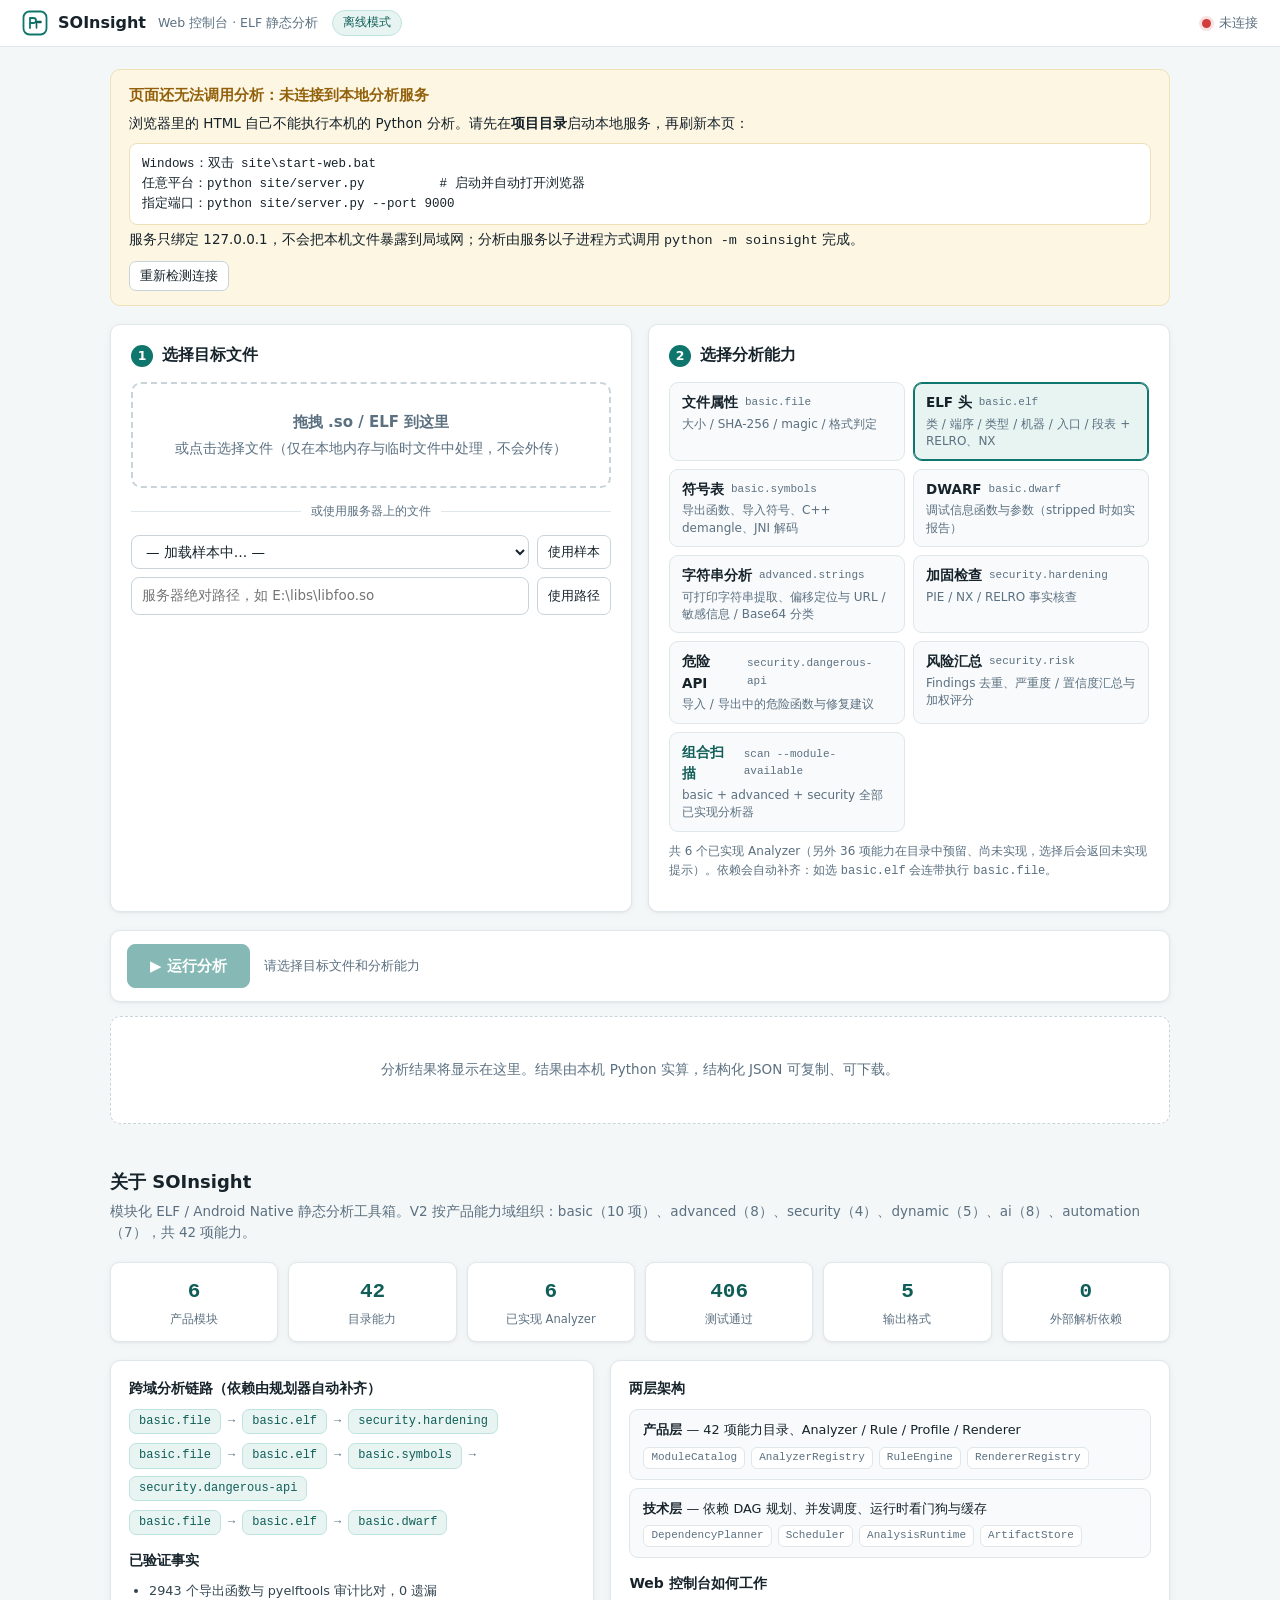
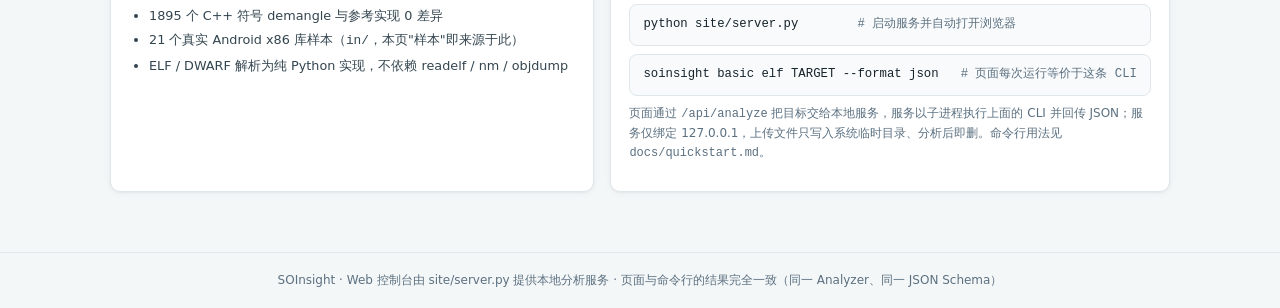
==== web/index.html @ bf3a1b02 "feat(analyzers): land advanced.strings, security.risk and the V1 string rules - advanced.strings: pu" ====
<!DOCTYPE html>
<html lang="zh-CN">
<head>
<meta charset="utf-8">
<meta name="viewport" content="width=device-width, initial-scale=1">
<title>SOInsight Web 控制台</title>
<style>
  :root {
    --bg: #f4f7f8;
    --surface: #ffffff;
    --surface-2: #f8fafb;
    --border: #dfe7ea;
    --border-strong: #c8d4da;
    --text: #16232b;
    --muted: #5b7080;
    --accent: #0f766e;
    --accent-strong: #115e59;
    --accent-soft: #e7f4f2;
    --accent-border: #bfe3de;
    --ok: #15803d; --ok-bg: #e9f7ee; --ok-border: #bfe4cd;
    --warn: #92600a; --warn-bg: #fdf6e3; --warn-border: #eee0b8;
    --fail: #b91c1c; --fail-bg: #fbeaea; --fail-border: #eecaca;
    --info: #4a5b6a; --info-bg: #eef2f5; --info-border: #d8e0e6;
    --sev-critical: #8b1a1a; --sev-critical-bg: #fbeaea; --sev-critical-border: #e6c3c3;
    --sev-high: #b4440e; --sev-high-bg: #fdf0e7; --sev-high-border: #f0d4bd;
    --sev-medium: #92600a; --sev-medium-bg: #fdf6e3; --sev-medium-border: #eee0b8;
    --sev-low: #1e50a8; --sev-low-bg: #eaf1fb; --sev-low-border: #c9d9f0;
    --sev-info: #4a5b6a; --sev-info-bg: #eef2f5; --sev-info-border: #d8e0e6;
    --mono: ui-monospace, "Cascadia Code", Consolas, "Courier New", monospace;
    --radius: 10px;
    --shadow: 0 1px 2px rgba(22, 35, 43, .05), 0 1px 8px rgba(22, 35, 43, .04);
  }
  * { box-sizing: border-box; }
  html { scroll-behavior: smooth; }
  body {
    margin: 0;
    background: var(--bg);
    color: var(--text);
    font: 15px/1.6 system-ui, -apple-system, "Segoe UI", "PingFang SC", "Microsoft YaHei", sans-serif;
  }
  code, pre, .mono { font-family: var(--mono); }
  a { color: var(--accent); }

  /* ---------- top bar ---------- */
  .topbar {
    position: sticky; top: 0; z-index: 50;
    display: flex; align-items: center; gap: 14px;
    padding: 10px 22px;
    background: rgba(255,255,255,.92);
    backdrop-filter: blur(8px);
    border-bottom: 1px solid var(--border);
  }
  .brand { display: flex; align-items: center; gap: 10px; font-weight: 700; font-size: 16px; }
  .brand svg { display: block; }
  .brand .sub { font-weight: 400; font-size: 12.5px; color: var(--muted); margin-left: 2px; }
  .badge {
    display: inline-flex; align-items: center; gap: 6px;
    font-size: 12px; padding: 2px 10px; border-radius: 999px;
    background: var(--accent-soft); color: var(--accent-strong);
    border: 1px solid var(--accent-border); white-space: nowrap;
  }
  .health { margin-left: auto; display: flex; align-items: center; gap: 8px; font-size: 12.5px; color: var(--muted); }
  .dot { width: 9px; height: 9px; border-radius: 50%; background: #c3ccd2; flex: none; }
  .dot.ok { background: #22a35b; box-shadow: 0 0 0 3px rgba(34,163,91,.15); }
  .dot.bad { background: #d23c3c; box-shadow: 0 0 0 3px rgba(210,60,60,.15); }

  main { max-width: 1100px; margin: 0 auto; padding: 22px 20px 60px; }

  /* ---------- offline banner ---------- */
  #banner {
    display: none;
    background: var(--warn-bg); border: 1px solid var(--warn-border);
    border-radius: var(--radius); padding: 14px 18px; margin-bottom: 18px;
  }
  #banner.show { display: block; }
  #banner h3 { margin: 0 0 6px; font-size: 14.5px; color: var(--warn); }
  #banner p { margin: 4px 0; font-size: 13.5px; }
  #banner pre {
    margin: 8px 0 0; padding: 10px 12px; background: #fff; border: 1px solid var(--warn-border);
    border-radius: 8px; font-size: 12.5px; overflow-x: auto;
  }
  #banner .actions { margin-top: 10px; display: flex; gap: 8px; }

  /* ---------- buttons ---------- */
  button {
    font: inherit; cursor: pointer; border-radius: 8px;
    border: 1px solid var(--border-strong); background: var(--surface); color: var(--text);
    padding: 7px 14px; transition: background .12s, border-color .12s;
  }
  button:hover:not(:disabled) { border-color: var(--accent); color: var(--accent-strong); }
  button:disabled { opacity: .5; cursor: not-allowed; }
  button.primary {
    background: var(--accent); border-color: var(--accent); color: #fff; font-weight: 600;
    padding: 9px 22px; font-size: 15px;
  }
  button.primary:hover:not(:disabled) { background: var(--accent-strong); color: #fff; }
  button.small { padding: 4px 10px; font-size: 12.5px; border-radius: 7px; }

  /* ---------- panels ---------- */
  .panel {
    background: var(--surface); border: 1px solid var(--border);
    border-radius: var(--radius); box-shadow: var(--shadow); padding: 18px 20px;
  }
  .panel h2 {
    margin: 0 0 14px; font-size: 15.5px; display: flex; align-items: center; gap: 9px;
  }
  .step {
    width: 22px; height: 22px; border-radius: 50%; flex: none;
    background: var(--accent); color: #fff; font-size: 12.5px; font-weight: 700;
    display: inline-flex; align-items: center; justify-content: center;
  }
  .grid-2 { display: grid; grid-template-columns: 1fr 1fr; gap: 16px; }
  @media (max-width: 900px) { .grid-2 { grid-template-columns: 1fr; } }

  /* ---------- dropzone ---------- */
  #dropzone {
    border: 2px dashed var(--border-strong); border-radius: var(--radius);
    padding: 26px 16px; text-align: center; color: var(--muted);
    cursor: pointer; transition: border-color .15s, background .15s;
    font-size: 13.5px;
  }
  #dropzone:hover, #dropzone.drag { border-color: var(--accent); background: var(--accent-soft); color: var(--accent-strong); }
  #dropzone .big { font-size: 15px; font-weight: 600; display: block; margin-bottom: 4px; }
  .or { display: flex; align-items: center; gap: 10px; color: var(--muted); font-size: 12px; margin: 14px 0; }
  .or::before, .or::after { content: ""; flex: 1; border-top: 1px solid var(--border); }
  .row { display: flex; gap: 8px; margin-top: 8px; }
  .row > select, .row > input {
    flex: 1; min-width: 0; font: inherit; font-size: 13.5px; padding: 7px 10px;
    border: 1px solid var(--border-strong); border-radius: 8px; background: #fff; color: var(--text);
  }
  .row > input:focus, .row > select:focus { outline: 2px solid var(--accent-border); border-color: var(--accent); }
  #target-chip {
    display: none; margin-top: 14px; padding: 10px 14px; border-radius: 8px;
    background: var(--accent-soft); border: 1px solid var(--accent-border);
    font-size: 13.5px; align-items: center; gap: 10px; flex-wrap: wrap;
  }
  #target-chip.show { display: flex; }
  #target-chip .name { font-weight: 600; font-family: var(--mono); font-size: 13px; word-break: break-all; }
  #target-chip .meta { color: var(--muted); font-size: 12.5px; }
  #target-chip .clear { margin-left: auto; }

  /* ---------- capability cards ---------- */
  #capability-grid { display: grid; grid-template-columns: 1fr 1fr; gap: 8px; }
  @media (max-width: 560px) { #capability-grid { grid-template-columns: 1fr; } }
  .cap-card {
    border: 1px solid var(--border); border-radius: 9px; padding: 9px 12px;
    cursor: pointer; background: var(--surface-2); transition: border-color .12s, background .12s;
  }
  .cap-card:hover { border-color: var(--accent-border); }
  .cap-card.selected { border-color: var(--accent); background: var(--accent-soft); box-shadow: inset 0 0 0 1px var(--accent); }
  .cap-card .t { font-weight: 600; font-size: 13.5px; display: flex; align-items: center; gap: 7px; }
  .cap-card .t .cmd { font-family: var(--mono); font-size: 11px; color: var(--muted); font-weight: 400; }
  .cap-card .d { font-size: 12px; color: var(--muted); margin-top: 2px; line-height: 1.45; }
  .cap-card.scan .t { color: var(--accent-strong); }
  .hint { font-size: 12px; color: var(--muted); margin-top: 10px; }

  /* ---------- run bar ---------- */
  .run-bar {
    display: flex; align-items: center; gap: 14px; flex-wrap: wrap;
    margin: 18px 0 14px; padding: 13px 16px;
    background: var(--surface); border: 1px solid var(--border); border-radius: var(--radius);
    box-shadow: var(--shadow);
  }
  #run-status { font-size: 13px; color: var(--muted); }
  #elapsed { font-family: var(--mono); font-size: 12.5px; color: var(--muted); }
  .spinner {
    width: 15px; height: 15px; border: 2px solid var(--accent-border);
    border-top-color: var(--accent); border-radius: 50%;
    animation: spin .7s linear infinite; display: none; flex: none;
    vertical-align: -3px; margin-right: 7px;
  }
  .spinner.on { display: inline-block; }
  @keyframes spin { to { transform: rotate(360deg); } }

  /* ---------- error box ---------- */
  #error-box {
    display: none; background: var(--fail-bg); border: 1px solid var(--fail-border);
    color: var(--fail); border-radius: var(--radius); padding: 12px 16px; margin-bottom: 14px;
    font-size: 13.5px; white-space: pre-wrap; word-break: break-all;
  }
  #error-box.show { display: block; }

  /* ---------- results ---------- */
  #empty-state {
    background: var(--surface); border: 1px dashed var(--border-strong); border-radius: var(--radius);
    padding: 42px 20px; text-align: center; color: var(--muted); font-size: 13.5px;
  }
  .result-meta {
    display: flex; align-items: center; gap: 8px; flex-wrap: wrap;
    background: var(--surface); border: 1px solid var(--border); border-radius: var(--radius);
    padding: 10px 14px; margin-bottom: 14px; font-size: 12.5px; color: var(--muted);
    box-shadow: var(--shadow);
  }
  .result-meta .cmd {
    font-family: var(--mono); font-size: 12px; color: var(--text);
    background: var(--surface-2); border: 1px solid var(--border);
    padding: 3px 8px; border-radius: 6px; max-width: 100%; overflow-x: auto; white-space: nowrap;
  }
  .chip {
    display: inline-flex; align-items: center; gap: 5px; font-size: 12px; font-weight: 600;
    padding: 2px 9px; border-radius: 999px; border: 1px solid; white-space: nowrap;
  }
  .chip.ok { color: var(--ok); background: var(--ok-bg); border-color: var(--ok-border); }
  .chip.warn { color: var(--warn); background: var(--warn-bg); border-color: var(--warn-border); }
  .chip.fail { color: var(--fail); background: var(--fail-bg); border-color: var(--fail-border); }
  .chip.info { color: var(--info); background: var(--info-bg); border-color: var(--info-border); }
  .chip.mono { font-family: var(--mono); font-weight: 500; }

  .analyzer-card {
    background: var(--surface); border: 1px solid var(--border); border-radius: var(--radius);
    box-shadow: var(--shadow); margin-bottom: 14px; overflow: hidden;
  }
  .analyzer-card > header {
    display: flex; align-items: center; gap: 10px; flex-wrap: wrap;
    padding: 11px 16px; background: var(--surface-2); border-bottom: 1px solid var(--border);
  }
  .analyzer-card > header .id { font-family: var(--mono); font-weight: 700; font-size: 13.5px; }
  .analyzer-card > header .v { font-size: 11.5px; color: var(--muted); }
  .analyzer-card > header .dur { margin-left: auto; font-size: 12px; color: var(--muted); font-family: var(--mono); }
  .analyzer-card .body { padding: 14px 16px; }

  .kv { display: grid; grid-template-columns: repeat(auto-fill, minmax(210px, 1fr)); gap: 8px 18px; }
  .kv .k { font-size: 12px; color: var(--muted); }
  .kv .v { font-size: 13.5px; font-weight: 600; word-break: break-all; }
  .kv .v.mono { font-family: var(--mono); font-weight: 500; font-size: 12.5px; }
  .kv .v.small { font-size: 12px; font-weight: 500; }

  .fact-row { display: flex; gap: 8px; flex-wrap: wrap; margin-top: 12px; }

  .counts { display: flex; gap: 8px; flex-wrap: wrap; margin-bottom: 12px; }
  .count-box {
    border: 1px solid var(--border); border-radius: 9px; padding: 8px 14px;
    background: var(--surface-2); min-width: 86px;
  }
  .count-box .n { font-size: 19px; font-weight: 700; font-family: var(--mono); }
  .count-box .l { font-size: 11.5px; color: var(--muted); }

  .table-wrap { overflow-x: auto; border: 1px solid var(--border); border-radius: 9px; }
  table.data { border-collapse: collapse; width: 100%; font-size: 12.8px; }
  table.data th {
    text-align: left; padding: 7px 10px; background: var(--surface-2);
    border-bottom: 1px solid var(--border); font-size: 12px; color: var(--muted); white-space: nowrap;
  }
  table.data td { padding: 6px 10px; border-bottom: 1px solid var(--border); vertical-align: top; }
  table.data tr:last-child td { border-bottom: none; }
  table.data tbody tr:hover td { background: var(--accent-soft); }
  table.data td.mono { font-family: var(--mono); font-size: 12px; white-space: nowrap; }
  table.data td.wrap { word-break: break-all; }
  .sym-name { font-family: var(--mono); font-size: 12px; word-break: break-all; }
  .lang {
    display: inline-block; font-size: 10.5px; font-weight: 700; padding: 1px 7px;
    border-radius: 999px; border: 1px solid var(--border-strong); color: var(--muted);
    background: var(--surface-2); text-transform: uppercase; letter-spacing: .03em;
  }
  .lang.c { color: #1e50a8; border-color: #c9d9f0; background: #eaf1fb; }
  .lang.cpp { color: #7c2d91; border-color: #dfc6ea; background: #f5eaf9; }
  .lang.jni { color: #0f766e; border-color: var(--accent-border); background: var(--accent-soft); }
  .sym-tools { display: flex; gap: 8px; margin-bottom: 10px; flex-wrap: wrap; align-items: center; }
  .sym-tools input, .sym-tools select {
    font: inherit; font-size: 13px; padding: 6px 10px; border: 1px solid var(--border-strong);
    border-radius: 8px; background: #fff; color: var(--text);
  }
  .sym-tools input { flex: 1; min-width: 180px; }
  .sym-tools .count { font-size: 12px; color: var(--muted); margin-left: auto; }

  .finding {
    border: 1px solid var(--border); border-left-width: 4px; border-radius: 9px;
    padding: 11px 14px; margin-bottom: 10px; background: var(--surface);
  }
  .finding.sev-critical { border-left-color: var(--sev-critical); }
  .finding.sev-high { border-left-color: var(--sev-high); }
  .finding.sev-medium { border-left-color: var(--sev-medium); }
  .finding.sev-low { border-left-color: var(--sev-low); }
  .finding.sev-info { border-left-color: var(--sev-info); }
  .finding .head { display: flex; align-items: center; gap: 9px; flex-wrap: wrap; margin-bottom: 5px; }
  .finding .title { font-weight: 650; font-size: 13.8px; }
  .finding .rule { font-family: var(--mono); font-size: 11px; color: var(--muted); }
  .finding .msg { font-size: 13px; color: #33454f; }
  .finding .evidence { margin-top: 8px; font-size: 12.3px; }
  .finding .evidence table { border-collapse: collapse; }
  .finding .evidence td { padding: 2px 12px 2px 0; vertical-align: top; }
  .finding .evidence td:first-child { color: var(--muted); white-space: nowrap; }
  .finding .evidence td.mono { font-family: var(--mono); font-size: 12px; }
  .finding .fix {
    margin-top: 8px; font-size: 12.8px; padding: 7px 11px; border-radius: 7px;
    background: var(--ok-bg); border: 1px solid var(--ok-border); color: #14532d;
  }
  .finding .fix b { font-weight: 700; }
  .sev-badge {
    display: inline-block; font-size: 11px; font-weight: 700; padding: 1px 8px;
    border-radius: 999px; border: 1px solid; text-transform: uppercase; letter-spacing: .04em;
  }
  .sev-badge.critical { color: var(--sev-critical); background: var(--sev-critical-bg); border-color: var(--sev-critical-border); }
  .sev-badge.high { color: var(--sev-high); background: var(--sev-high-bg); border-color: var(--sev-high-border); }
  .sev-badge.medium { color: var(--sev-medium); background: var(--sev-medium-bg); border-color: var(--sev-medium-border); }
  .sev-badge.low { color: var(--sev-low); background: var(--sev-low-bg); border-color: var(--sev-low-border); }
  .sev-badge.info { color: var(--sev-info); background: var(--sev-info-bg); border-color: var(--sev-info-border); }

  .diag {
    display: flex; gap: 9px; align-items: baseline; font-size: 12.8px;
    padding: 7px 11px; border-radius: 8px; margin-bottom: 6px; background: var(--surface-2);
    border: 1px solid var(--border);
  }
  .diag .code { font-family: var(--mono); font-size: 11.5px; font-weight: 700; }
  .diag.warning .code { color: var(--warn); }
  .diag.error .code { color: var(--fail); }
  .diag.info .code { color: var(--info); }

  .section-title {
    font-size: 14px; font-weight: 700; margin: 20px 0 10px;
    display: flex; align-items: center; gap: 9px;
  }
  .section-title .n { font-family: var(--mono); font-size: 12px; color: var(--muted); font-weight: 500; }

  details.raw { background: var(--surface); border: 1px solid var(--border); border-radius: var(--radius); box-shadow: var(--shadow); }
  details.raw > summary {
    cursor: pointer; padding: 11px 16px; font-weight: 650; font-size: 13.5px;
    user-select: none; list-style: none; display: flex; align-items: center; gap: 9px;
  }
  details.raw > summary::-webkit-details-marker { display: none; }
  details.raw > summary::before { content: "▸"; color: var(--muted); transition: transform .15s; }
  details.raw[open] > summary::before { transform: rotate(90deg); }
  details.raw > summary .actions { margin-left: auto; display: flex; gap: 7px; }
  details.raw pre {
    margin: 0; padding: 14px 16px; border-top: 1px solid var(--border);
    font-size: 12px; line-height: 1.55; overflow-x: auto; max-height: 520px; overflow-y: auto;
    background: var(--surface-2);
  }

  .note {
    font-size: 12.8px; color: var(--muted); background: var(--surface-2);
    border: 1px dashed var(--border-strong); border-radius: 8px; padding: 9px 13px; margin-top: 10px;
  }

  /* ---------- about ---------- */
  #about { margin-top: 44px; }
  #about h2 { font-size: 18px; margin: 0 0 4px; }
  #about .lead { color: var(--muted); font-size: 13.5px; margin: 0 0 18px; }
  .metric-row { display: grid; grid-template-columns: repeat(6, 1fr); gap: 10px; margin-bottom: 18px; }
  @media (max-width: 900px) { .metric-row { grid-template-columns: repeat(3, 1fr); } }
  @media (max-width: 560px) { .metric-row { grid-template-columns: repeat(2, 1fr); } }
  .metric {
    background: var(--surface); border: 1px solid var(--border); border-radius: 9px;
    padding: 12px; text-align: center; box-shadow: var(--shadow);
  }
  .metric .n { font-size: 21px; font-weight: 750; color: var(--accent-strong); font-family: var(--mono); }
  .metric .l { font-size: 11.5px; color: var(--muted); margin-top: 2px; }
  .about-grid { display: grid; grid-template-columns: 1fr 1fr; gap: 16px; }
  @media (max-width: 900px) { .about-grid { grid-template-columns: 1fr; } }
  .about-panel { background: var(--surface); border: 1px solid var(--border); border-radius: var(--radius); box-shadow: var(--shadow); padding: 16px 18px; }
  .about-panel h3 { margin: 0 0 10px; font-size: 14px; }
  .chain {
    display: flex; align-items: center; gap: 7px; flex-wrap: wrap;
    font-family: var(--mono); font-size: 12px; margin-bottom: 9px;
  }
  .chain .node {
    background: var(--accent-soft); border: 1px solid var(--accent-border); color: var(--accent-strong);
    border-radius: 7px; padding: 2px 9px; white-space: nowrap;
  }
  .chain .arrow { color: var(--muted); }
  .layer {
    border: 1px solid var(--border); border-radius: 9px; padding: 10px 13px; margin-bottom: 8px;
    background: var(--surface-2); font-size: 12.8px;
  }
  .layer b { font-size: 13px; }
  .layer .tags { display: flex; gap: 6px; flex-wrap: wrap; margin-top: 6px; }
  .layer .tags span {
    font-family: var(--mono); font-size: 11px; background: #fff;
    border: 1px solid var(--border); border-radius: 6px; padding: 1px 7px; color: var(--muted);
  }
  .run-box pre {
    margin: 0 0 8px; padding: 10px 13px; background: var(--surface-2);
    border: 1px solid var(--border); border-radius: 8px; font-size: 12.3px; overflow-x: auto;
  }
  .run-box .last { margin-bottom: 0; }
  ul.tight { margin: 8px 0 0; padding-left: 20px; font-size: 12.8px; color: #33454f; }
  ul.tight li { margin-bottom: 4px; }

  footer {
    border-top: 1px solid var(--border); padding: 18px 22px; text-align: center;
    color: var(--muted); font-size: 12px;
  }
</style>
</head>
<body>

<header class="topbar">
  <div class="brand">
    <svg width="26" height="26" viewBox="0 0 26 26" fill="none" aria-hidden="true">
      <rect x="1.5" y="1.5" width="23" height="23" rx="6" stroke="#0f766e" stroke-width="1.8"/>
      <path d="M8 8v10M8 13h3.5a2.5 2.5 0 0 0 0-5H8v10" stroke="#0f766e" stroke-width="1.8" stroke-linecap="round" stroke-linejoin="round"/>
      <path d="M14.5 18v-6.5h4.5M16 12.5h3" stroke="#115e59" stroke-width="1.6" stroke-linecap="round"/>
    </svg>
    SOInsight <span class="sub">Web 控制台 · ELF 静态分析</span>
  </div>
  <span class="badge" id="version-badge">加载中…</span>
  <div class="health">
    <span class="dot" id="health-dot"></span>
    <span id="health-text">正在连接本地服务…</span>
  </div>
</header>

<main>
  <div id="banner">
    <h3>页面还无法调用分析：未连接到本地分析服务</h3>
    <p>浏览器里的 HTML 自己不能执行本机的 Python 分析。请先在<strong>项目目录</strong>启动本地服务，再刷新本页：</p>
    <pre>Windows：双击 site\start-web.bat
任意平台：python site/server.py          # 启动并自动打开浏览器
指定端口：python site/server.py --port 9000</pre>
    <p>服务只绑定 127.0.0.1，不会把本机文件暴露到局域网；分析由服务以子进程方式调用 <code>python -m soinsight</code> 完成。</p>
    <div class="actions">
      <button class="small" id="retry-health">重新检测连接</button>
    </div>
  </div>

  <section class="workbench">
    <div class="grid-2">
      <div class="panel">
        <h2><span class="step">1</span>选择目标文件</h2>
        <div id="dropzone" title="点击选择 .so 文件">
          <span class="big">拖拽 .so / ELF 到这里</span>
          或点击选择文件（仅在本地内存与临时文件中处理，不会外传）
        </div>
        <input type="file" id="file-input" accept=".so,.elf,.o,.dylib,.bin" hidden>
        <div class="or">或使用服务器上的文件</div>
        <div class="row">
          <select id="sample-select" aria-label="验证样本"><option value="">— 加载样本中… —</option></select>
          <button class="small" id="use-sample">使用样本</button>
        </div>
        <div class="row">
          <input id="path-input" placeholder="服务器绝对路径，如 E:\libs\libfoo.so" spellcheck="false">
          <button class="small" id="use-path">使用路径</button>
        </div>
        <div id="target-chip">
          <span class="name" id="chip-name"></span>
          <span class="meta" id="chip-meta"></span>
          <button class="small clear" id="chip-clear">移除</button>
        </div>
      </div>

      <div class="panel">
        <h2><span class="step">2</span>选择分析能力</h2>
        <div id="capability-grid"></div>
        <p class="hint">共 6 个已实现 Analyzer（另外 36 项能力在目录中预留、尚未实现，选择后会返回未实现提示）。依赖会自动补齐：如选 <code>basic.elf</code> 会连带执行 <code>basic.file</code>。</p>
      </div>
    </div>

    <div class="run-bar">
      <button class="primary" id="run-btn" disabled>
        <span class="spinner" id="run-spinner"></span><span id="run-label">▶ 运行分析</span>
      </button>
      <span id="run-status">请选择目标文件和分析能力</span>
      <span id="elapsed"></span>
    </div>

    <div id="error-box"></div>

    <section id="results">
      <div id="empty-state">分析结果将显示在这里。结果由本机 Python 实算，结构化 JSON 可复制、可下载。</div>
      <div id="result-body" hidden>
        <div class="result-meta" id="result-meta"></div>
        <div id="analyzer-cards"></div>
        <div id="findings-section"></div>
        <div id="diagnostics-section"></div>
        <details class="raw" id="raw-details">
          <summary>
            原始 JSON（soinsight.scan/v1）
            <span class="actions">
              <button class="small" id="copy-json">复制</button>
              <button class="small" id="download-json">下载</button>
            </span>
          </summary>
          <pre id="raw-json"></pre>
        </details>
      </div>
    </section>
  </section>

  <section id="about">
    <h2>关于 SOInsight</h2>
    <p class="lead">模块化 ELF / Android Native 静态分析工具箱。V2 按产品能力域组织：basic（10 项）、advanced（8）、security（4）、dynamic（5）、ai（8）、automation（7），共 42 项能力。</p>

    <div class="metric-row">
      <div class="metric"><div class="n">6</div><div class="l">产品模块</div></div>
      <div class="metric"><div class="n">42</div><div class="l">目录能力</div></div>
      <div class="metric"><div class="n">6</div><div class="l">已实现 Analyzer</div></div>
      <div class="metric"><div class="n">406</div><div class="l">测试通过</div></div>
      <div class="metric"><div class="n">5</div><div class="l">输出格式</div></div>
      <div class="metric"><div class="n">0</div><div class="l">外部解析依赖</div></div>
    </div>

    <div class="about-grid">
      <div class="about-panel">
        <h3>跨域分析链路（依赖由规划器自动补齐）</h3>
        <div class="chain">
          <span class="node">basic.file</span><span class="arrow">→</span>
          <span class="node">basic.elf</span><span class="arrow">→</span>
          <span class="node">security.hardening</span>
        </div>
        <div class="chain">
          <span class="node">basic.file</span><span class="arrow">→</span>
          <span class="node">basic.elf</span><span class="arrow">→</span>
          <span class="node">basic.symbols</span><span class="arrow">→</span>
          <span class="node">security.dangerous-api</span>
        </div>
        <div class="chain">
          <span class="node">basic.file</span><span class="arrow">→</span>
          <span class="node">basic.elf</span><span class="arrow">→</span>
          <span class="node">basic.dwarf</span>
        </div>
        <h3 style="margin-top:14px">已验证事实</h3>
        <ul class="tight">
          <li>2943 个导出函数与 pyelftools 审计比对，0 遗漏</li>
          <li>1895 个 C++ 符号 demangle 与参考实现 0 差异</li>
          <li>21 个真实 Android x86 库样本（<code>in/</code>，本页"样本"即来源于此）</li>
          <li>ELF / DWARF 解析为纯 Python 实现，不依赖 readelf / nm / objdump</li>
        </ul>
      </div>

      <div class="about-panel">
        <h3>两层架构</h3>
        <div class="layer">
          <b>产品层</b> — 42 项能力目录、Analyzer / Rule / Profile / Renderer
          <div class="tags"><span>ModuleCatalog</span><span>AnalyzerRegistry</span><span>RuleEngine</span><span>RendererRegistry</span></div>
        </div>
        <div class="layer">
          <b>技术层</b> — 依赖 DAG 规划、并发调度、运行时看门狗与缓存
          <div class="tags"><span>DependencyPlanner</span><span>Scheduler</span><span>AnalysisRuntime</span><span>ArtifactStore</span></div>
        </div>
        <h3 style="margin-top:14px">Web 控制台如何工作</h3>
        <div class="run-box">
          <pre>python site/server.py        <span style="color:#5b7080"># 启动服务并自动打开浏览器</span></pre>
          <pre class="last">soinsight basic elf TARGET --format json   <span style="color:#5b7080"># 页面每次运行等价于这条 CLI</span></pre>
        </div>
        <p class="hint" style="margin-top:8px">页面通过 <code>/api/analyze</code> 把目标交给本地服务，服务以子进程执行上面的 CLI 并回传 JSON；服务仅绑定 127.0.0.1，上传文件只写入系统临时目录、分析后即删。命令行用法见 <code>docs/quickstart.md</code>。</p>
      </div>
    </div>
  </section>
</main>

<footer>
  SOInsight · Web 控制台由 site/server.py 提供本地分析服务 · 页面与命令行的结果完全一致（同一 Analyzer、同一 JSON Schema）
</footer>

<script>
"use strict";

/* ================= 工具 ================= */

var SEV_LABEL = { critical: "严重", high: "高", medium: "中", low: "低", info: "提示" };
var STATUS_LABEL = {
  success: ["成功", "ok"], partial: ["部分完成", "warn"], failed: ["失败", "fail"],
  skipped: ["跳过", "info"], cancelled: ["已取消", "warn"], timeout: ["超时", "fail"],
  cached: ["缓存", "info"], pending: ["等待", "info"], running: ["进行中", "info"]
};

function esc(value) {
  return String(value == null ? "" : value).replace(/[&<>"']/g, function (c) {
    return { "&": "&amp;", "<": "&lt;", ">": "&gt;", '"': "&quot;", "'": "&#39;" }[c];
  });
}

function fmtBytes(n) {
  if (typeof n !== "number" || !isFinite(n)) return "—";
  if (n < 1024) return n + " B";
  if (n < 1024 * 1024) return (n / 1024).toFixed(1) + " KiB";
  return (n / 1024 / 1024).toFixed(2) + " MiB";
}

function fmtMs(n) {
  if (typeof n !== "number" || !isFinite(n)) return "—";
  return n < 1000 ? n + " ms" : (n / 1000).toFixed(2) + " s";
}

function kv(rows) {
  return '<div class="kv">' + rows.map(function (r) {
    return '<div><div class="k">' + esc(r[0]) + '</div><div class="v' +
      (r[2] ? " mono" : "") + (r[3] ? " small" : "") + '">' + esc(r[1] == null ? "—" : r[1]) + "</div></div>";
  }).join("") + "</div>";
}

function statusChip(status) {
  var entry = STATUS_LABEL[status] || [status, "info"];
  return '<span class="chip ' + entry[1] + '">' + esc(entry[0]) + "</span>";
}

function sevRank(s) {
  return { critical: 5, high: 4, medium: 3, low: 2, info: 1 }[s] || 0;
}

function copyText(text, btn) {
  function fallback() {
    var ta = document.createElement("textarea");
    ta.value = text;
    ta.style.position = "fixed";
    ta.style.opacity = "0";
    document.body.appendChild(ta);
    ta.select();
    try { document.execCommand("copy"); } catch (e) { /* ignore */ }
    ta.remove();
  }
  if (navigator.clipboard && navigator.clipboard.writeText) {
    navigator.clipboard.writeText(text).catch(fallback);
  } else {
    fallback();
  }
  if (btn) {
    var old = btn.textContent;
    btn.textContent = "已复制";
    setTimeout(function () { btn.textContent = old; }, 1200);
  }
}

/* ================= 状态 ================= */

var state = {
  health: null,
  samples: [],
  target: null,
  mode: "single",
  capability: "basic.elf",
  running: false,
  response: null,
  timer: null,
  sym: { q: "", lang: "all", shown: 200 }
};

var PRESETS = [
  { id: "basic.file", name: "文件属性", desc: "大小 / SHA-256 / magic / 格式判定" },
  { id: "basic.elf", name: "ELF 头", desc: "类 / 端序 / 类型 / 机器 / 入口 / 段表 + RELRO、NX" },
  { id: "basic.symbols", name: "符号表", desc: "导出函数、导入符号、C++ demangle、JNI 解码" },
  { id: "basic.dwarf", name: "DWARF", desc: "调试信息函数与参数（stripped 时如实报告）" },
  { id: "advanced.strings", name: "字符串分析", desc: "可打印字符串提取、偏移定位与 URL / 敏感信息 / Base64 分类" },
  { id: "security.hardening", name: "加固检查", desc: "PIE / NX / RELRO 事实核查" },
  { id: "security.dangerous-api", name: "危险 API", desc: "导入 / 导出中的危险函数与修复建议" },
  { id: "security.risk", name: "风险汇总", desc: "Findings 去重、严重度 / 置信度汇总与加权评分" }
];
var SCAN_PRESET = { id: "scan", name: "组合扫描", desc: "basic + advanced + security 全部已实现分析器" };

/* ================= DOM ================= */

function $(id) { return document.getElementById(id); }
var dropzone = $("dropzone");
var fileInput = $("file-input");
var sampleSelect = $("sample-select");
var pathInput = $("path-input");
var targetChip = $("target-chip");
var chipName = $("chip-name");
var chipMeta = $("chip-meta");
var capGrid = $("capability-grid");
var runBtn = $("run-btn");
var runSpinner = $("run-spinner");
var runLabel = $("run-label");
var runStatus = $("run-status");
var elapsedEl = $("elapsed");
var errorBox = $("error-box");
var emptyState = $("empty-state");
var resultBody = $("result-body");
var resultMeta = $("result-meta");
var analyzerCards = $("analyzer-cards");
var findingsSection = $("findings-section");
var diagnosticsSection = $("diagnostics-section");
var rawJson = $("raw-json");

/* ================= 初始化 ================= */

function init() {
  renderCapabilityGrid();
  bindEvents();
  checkHealth();
}

function bindEvents() {
  dropzone.addEventListener("click", function () { fileInput.click(); });
  fileInput.addEventListener("change", function () {
    if (fileInput.files && fileInput.files[0]) setUploadTarget(fileInput.files[0]);
    fileInput.value = "";
  });
  ["dragenter", "dragover"].forEach(function (ev) {
    dropzone.addEventListener(ev, function (e) { e.preventDefault(); dropzone.classList.add("drag"); });
  });
  ["dragleave", "drop"].forEach(function (ev) {
    dropzone.addEventListener(ev, function (e) { e.preventDefault(); dropzone.classList.remove("drag"); });
  });
  dropzone.addEventListener("drop", function (e) {
    var file = e.dataTransfer.files && e.dataTransfer.files[0];
    if (file) setUploadTarget(file);
  });

  $("use-sample").addEventListener("click", useSelectedSample);
  $("use-path").addEventListener("click", useTypedPath);
  pathInput.addEventListener("keydown", function (e) { if (e.key === "Enter") useTypedPath(); });
  $("chip-clear").addEventListener("click", clearTarget);
  runBtn.addEventListener("click", runAnalysis);
  $("retry-health").addEventListener("click", checkHealth);
  $("copy-json").addEventListener("click", function (e) {
    copyText(JSON.stringify(state.response, null, 2), e.currentTarget);
  });
  $("download-json").addEventListener("click", downloadJson);

  document.addEventListener("input", function (e) {
    var role = e.target.dataset ? e.target.dataset.role : "";
    if (role === "sym-q") { state.sym.q = e.target.value.trim().toLowerCase(); state.sym.shown = 200; rerenderSymbols(); }
    if (role === "sym-lang") { state.sym.lang = e.target.value; state.sym.shown = 200; rerenderSymbols(); }
  });
  document.addEventListener("click", function (e) {
    var role = e.target.dataset ? e.target.dataset.role : "";
    if (role === "sym-more") { state.sym.shown += 400; rerenderSymbols(); }
  });
}

function checkHealth() {
  var dot = $("health-dot");
  var text = $("health-text");
  var banner = $("banner");
  dot.className = "dot";
  text.textContent = "正在连接本地服务…";
  fetch("/api/health", { cache: "no-store" })
    .then(function (resp) { return resp.json(); })
    .then(function (data) {
      if (!data.ok) throw new Error(data.catalog_error || "服务报告异常");
      state.health = data;
      dot.classList.add("ok");
      text.textContent = "服务正常 · Python " + data.python;
      $("version-badge").textContent = "v" + data.version + " · " + data.registered_analyzers.length + " Analyzer";
      banner.classList.remove("show");
      loadSamples();
      updateRunButton();
    })
    .catch(function () {
      state.health = null;
      dot.classList.add("bad");
      text.textContent = "未连接";
      $("version-badge").textContent = "离线模式";
      banner.classList.add("show");
      updateRunButton();
    });
}

function loadSamples() {
  fetch("/api/samples", { cache: "no-store" })
    .then(function (resp) { return resp.json(); })
    .then(function (data) {
      state.samples = data.samples || [];
      sampleSelect.innerHTML = state.samples.length
        ? '<option value="">— 选择 in/ 目录样本（' + state.samples.length + " 个）—</option>" +
          state.samples.map(function (s, i) {
            return '<option value="' + i + '">' + esc(s.name) + " · " + fmtBytes(s.size) + "</option>";
          }).join("")
        : '<option value="">（in/ 目录没有样本）</option>';
    })
    .catch(function () {
      sampleSelect.innerHTML = '<option value="">（样本列表加载失败）</option>';
    });
}

/* ================= 目标选择 ================= */

function setUploadTarget(file) {
  state.target = { kind: "upload", name: file.name, size: file.size, file: file };
  renderTargetChip("上传文件");
}

function useSelectedSample() {
  var index = sampleSelect.value;
  if (index === "") return;
  var sample = state.samples[Number(index)];
  if (!sample) return;
  state.target = { kind: "sample", name: sample.name, size: sample.size, path: sample.path };
  renderTargetChip("验证样本");
}

function useTypedPath() {
  var value = pathInput.value.trim();
  if (!value) return;
  var name = value.split(/[\\/]/).pop() || value;
  state.target = { kind: "path", name: name, size: null, path: value };
  renderTargetChip("服务器路径");
}

function clearTarget() {
  state.target = null;
  targetChip.classList.remove("show");
  updateRunButton();
}

function renderTargetChip(sourceLabel) {
  chipName.textContent = state.target.name;
  chipMeta.textContent = sourceLabel +
    (state.target.size != null ? " · " + fmtBytes(state.target.size) : " · 大小将在分析后显示");
  targetChip.classList.add("show");
  updateRunButton();
}

/* ================= 能力选择 ================= */

function renderCapabilityGrid() {
  var html = PRESETS.map(function (preset) {
    return '<div class="cap-card" data-cap="' + preset.id + '" role="button" tabindex="0">' +
      '<div class="t">' + esc(preset.name) + ' <span class="cmd">' + esc(preset.id) + "</span></div>" +
      '<div class="d">' + esc(preset.desc) + "</div></div>";
  }).join("") +
  '<div class="cap-card scan" data-scan="1" role="button" tabindex="0">' +
    '<div class="t">' + esc(SCAN_PRESET.name) + ' <span class="cmd">scan --module-available</span></div>' +
    '<div class="d">' + esc(SCAN_PRESET.desc) + "</div></div>";
  capGrid.innerHTML = html;
  Array.prototype.forEach.call(capGrid.querySelectorAll(".cap-card"), function (card) {
    var activate = function () {
      if (card.dataset.scan) {
        state.mode = "scan";
      } else {
        state.mode = "single";
        state.capability = card.dataset.cap;
      }
      syncCapabilitySelection();
      updateRunButton();
    };
    card.addEventListener("click", activate);
    card.addEventListener("keydown", function (e) {
      if (e.key === "Enter" || e.key === " ") { e.preventDefault(); activate(); }
    });
  });
  syncCapabilitySelection();
}

function syncCapabilitySelection() {
  Array.prototype.forEach.call(capGrid.querySelectorAll(".cap-card"), function (card) {
    var selected = card.dataset.scan
      ? state.mode === "scan"
      : (state.mode === "single" && card.dataset.cap === state.capability);
    card.classList.toggle("selected", selected);
  });
}

function updateRunButton() {
  var ready = !!state.target && !!state.health && !state.running;
  runBtn.disabled = !ready;
  if (state.running) return;
  if (!state.target) runStatus.textContent = "请选择目标文件和分析能力";
  else if (!state.health) runStatus.textContent = "本地服务未连接，无法运行";
  else if (state.mode === "scan") runStatus.textContent = "就绪：组合扫描 basic + advanced + security";
  else runStatus.textContent = "就绪：" + state.capability;
}

/* ================= 运行分析 ================= */

function runAnalysis() {
  if (state.running || !state.target) return;
  state.running = true;
  runBtn.disabled = true;
  runSpinner.classList.add("on");
  runLabel.textContent = "分析中…";
  errorBox.classList.remove("show");
  var startedAt = performance.now();
  state.timer = setInterval(function () {
    elapsedEl.textContent = "已用 " + ((performance.now() - startedAt) / 1000).toFixed(1) + " s";
  }, 100);

  var params = new URLSearchParams();
  params.set("mode", state.mode);
  if (state.mode === "single") params.set("capability", state.capability);
  else params.set("modules", "basic,advanced,security");

  var headers = {};
  var body;
  if (state.target.kind === "upload") {
    body = state.target.file;
    headers["X-Filename"] = state.target.name;
  } else {
    params.set("path", state.target.path);
  }

  fetch("/api/analyze?" + params.toString(), { method: "POST", headers: headers, body: body })
    .then(function (resp) {
      return resp.json().catch(function () { return null; }).then(function (data) {
        if (!data) throw new Error("服务返回无法解析的响应（HTTP " + resp.status + "）");
        if (!data.ok && !data.payload) {
          var detail = [data.error || ("HTTP " + resp.status)];
          if (data.stderr_tail) detail.push("—— 子进程输出 ——\n" + data.stderr_tail.trim());
          throw new Error(detail.join("\n"));
        }
        state.response = data;
        renderResults(data);
      });
    })
    .catch(function (err) {
      showError(err && err.message ? err.message : String(err));
    })
    .then(function () {  // finally（无参 then 总会在其后执行）
      clearInterval(state.timer);
      state.running = false;
      runSpinner.classList.remove("on");
      runLabel.textContent = "▶ 运行分析";
      elapsedEl.textContent = "";
      updateRunButton();
    });
}

function showError(message) {
  errorBox.textContent = message;
  errorBox.classList.add("show");
}

/* ================= 结果渲染 ================= */

function renderResults(data) {
  var scan = data.payload && data.payload.result;
  if (!scan) {
    showError("服务未返回分析结果。" + (data.error ? "\n" + data.error : ""));
    return;
  }
  emptyState.hidden = true;
  resultBody.hidden = false;

  var exitOk = data.exit_code === 0;
  var html =
    '<span class="chip ' + (exitOk ? "ok" : "warn") + '">退出码 ' + esc(data.exit_code) + "</span>" +
    '<span class="chip info">' + esc(fmtMs(data.duration_ms)) + "</span>" +
    "<span>等价命令：</span>" +
    '<code class="cmd">' + esc((data.command || []).join(" ")) + "</code>" +
    '<button class="small" id="copy-cmd" style="margin-left:auto">复制命令</button>';
  if (scan.target) {
    var t = scan.target;
    html += '<span style="width:100%"></span><span>目标：</span>' +
      '<code class="cmd">' + esc(t.path || t.real_path || "") + "</code>";
    if (t.sha256) {
      html += '<span class="chip mono" id="copy-sha" title="点击复制 SHA-256">sha256 ' +
        esc(String(t.sha256).slice(0, 16)) + "…</span>";
    }
  }
  resultMeta.innerHTML = html;
  var cmdBtn = $("copy-cmd");
  if (cmdBtn) cmdBtn.addEventListener("click", function (e) { copyText((data.command || []).join(" "), e.currentTarget); });
  var shaBtn = $("copy-sha");
  if (shaBtn) shaBtn.addEventListener("click", function () { copyText(scan.target.sha256, shaBtn); });

  var order = (scan.resolved_analyzers && scan.resolved_analyzers.length)
    ? scan.resolved_analyzers
    : Object.keys(scan.results || {});
  analyzerCards.innerHTML = order
    .filter(function (id) { return scan.results && scan.results[id]; })
    .map(function (id) { return renderAnalyzerCard(id, scan.results[id]); })
    .join("");

  renderFindings(scan.findings || []);
  renderDiagnostics(scan.diagnostics || []);
  rawJson.textContent = JSON.stringify(data, null, 2);

  if (scan.results && scan.results["basic.symbols"]) {
    state.sym.q = "";
    state.sym.lang = "all";
    state.sym.shown = 200;
    rerenderSymbols();
  }
}

function renderAnalyzerCard(id, result) {
  var data = result.data || {};
  var bodyHtml;
  if (id === "basic.file") bodyHtml = renderFileData(data);
  else if (id === "basic.elf") bodyHtml = renderElfData(data);
  else if (id === "basic.symbols") bodyHtml = renderSymbolsData(data);
  else if (id === "basic.dwarf") bodyHtml = renderDwarfData(data);
  else if (id === "advanced.strings") bodyHtml = renderStringsData(data);
  else if (id === "security.dangerous-api") bodyHtml = renderDangerousApiData(data);
  else if (id === "security.hardening") bodyHtml = '<div class="note">加固结论见下方「发现项」汇总。</div>';
  else if (id === "security.risk") bodyHtml = renderRiskData(data);
  else bodyHtml = renderGenericData(data);

  var diags = (result.diagnostics || []).map(renderDiagnostic).join("");
  var cache = result.cache_hit ? '<span class="chip info">缓存命中</span>' : "";

  return '<div class="analyzer-card"><header>' +
    '<span class="id">' + esc(id) + "</span>" +
    '<span class="v">v' + esc(result.analyzer_version || "?") + "</span>" +
    statusChip(result.status) + cache +
    '<span class="dur">' + esc(fmtMs(result.duration_ms)) + "</span>" +
    '</header><div class="body">' + bodyHtml +
    (diags ? '<div style="margin-top:10px">' + diags + "</div>" : "") +
    "</div></div>";
}

function renderFileData(d) {
  return kv([
    ["文件名", d.name, true],
    ["大小", typeof d.size === "number" ? fmtBytes(d.size) : d.size],
    ["格式", d.format],
    ["magic", d.magic, true],
    ["SHA-256", d.sha256, true, true]
  ]);
}

function renderElfData(d) {
  var relro = d.has_gnu_relro
    ? '<span class="chip ok">GNU RELRO 已开启</span>'
    : '<span class="chip fail">GNU RELRO 缺失</span>';
  var nx = d.executable_stack
    ? '<span class="chip fail">栈可执行（NX 关闭）</span>'
    : '<span class="chip ok">栈不可执行（NX 开启）</span>';
  return kv([
    ["ELF 类", d.elf_class], ["端序", d.endianness], ["类型", d.type],
    ["机器", d.machine], ["入口点", d.entry_point, true],
    ["程序头数量", d.program_header_count], ["节头数量", d.section_header_count]
  ]) + '<div class="fact-row">' + relro + nx + "</div>";
}

function countBox(n, label) {
  return '<div class="count-box"><div class="n">' + esc(n == null ? "—" : n) +
    '</div><div class="l">' + esc(label) + "</div></div>";
}

function renderSymbolsData(d) {
  var c = d.counts || {};
  var langCount = {};
  (d.functions || []).forEach(function (f) { langCount[f.language] = (langCount[f.language] || 0) + 1; });

  var countsHtml = '<div class="counts">' +
    countBox(c.exported_functions, "导出函数") +
    countBox(c.imports, "导入符号") +
    countBox(c.exported_data, "导出数据") +
    countBox(c.exported_unclassified, "未分类导出") +
    countBox(d.demangled_count, "已 demangle") +
    countBox(d.jni_count, "JNI 方法") +
    (d.stripped
      ? '<div class="count-box"><div class="n" style="color:var(--warn)">已剥离</div><div class="l">.symtab 缺失</div></div>'
      : "") +
    "</div>";

  var toolsHtml =
    '<div class="sym-tools" data-for="basic.symbols">' +
    '<input type="search" placeholder="搜索符号名 / 签名…" data-role="sym-q" aria-label="搜索符号">' +
    '<select data-role="sym-lang" aria-label="语言筛选"><option value="all">全部语言</option>' +
    Object.keys(langCount).sort().map(function (l) {
      return '<option value="' + esc(l) + '">' + esc(l) + " (" + langCount[l] + ")</option>";
    }).join("") +
    "</select>" +
    '<span class="count" data-role="sym-count"></span></div>' +
    '<div class="table-wrap"><table class="data"><thead><tr>' +
    "<th>符号</th><th>签名 / 语言</th><th>绑定</th><th>可见性</th><th>地址</th><th>大小</th><th>来源</th>" +
    '</tr></thead><tbody data-role="sym-body"></tbody></table></div>' +
    '<div style="margin-top:10px"><button class="small" data-role="sym-more" hidden>显示更多</button></div>';

  return countsHtml + toolsHtml;
}

function renderDwarfData(d) {
  if (!d.has_debug_info) {
    return '<div class="note">' + esc(d.note || "没有调试信息（stripped 构建）。参数名来自 DWARF，缺失时其他分析器如实报告。") + "</div>";
  }
  var all = d.functions || [];
  var rows = all.slice(0, 300).map(function (f) {
    return "<tr>" +
      '<td class="wrap mono">' + esc(f.name) + "</td>" +
      '<td class="wrap">' + esc(f.return_type || "") + " " + esc(f.signature || "") + "</td>" +
      '<td class="wrap small">' + esc((f.parameters || []).map(function (p) { return p.name + ": " + p.type; }).join("; ")) + "</td>" +
      '<td class="mono">' + esc(f.decl_file ? f.decl_file + ":" + f.decl_line : "—") + "</td></tr>";
  }).join("");
  var more = all.length > 300
    ? '<div class="note">仅显示前 300 个函数（共 ' + esc(all.length) + " 个），完整列表见原始 JSON。</div>"
    : "";
  return kv([
    ["DWARF 版本", d.version],
    ["编译单元数", (d.units || []).length],
    ["函数数", all.length]
  ]) + '<div class="table-wrap" style="margin-top:10px"><table class="data"><thead><tr>' +
    "<th>函数</th><th>返回类型 / 签名</th><th>参数（名称: 类型）</th><th>声明位置</th>" +
    '</tr></thead><tbody>' + (rows || '<tr><td colspan="4" style="color:var(--muted)">无函数记录</td></tr>') + "</tbody></table></div>" + more;
}

function renderDangerousApiData(d) {
  var matched = (d.matched_apis || []).map(function (a) {
    return '<span class="chip warn mono">' + esc(a) + "</span>";
  }).join(" ");
  var bySev = d.counts_by_severity || {};
  var sevChips = Object.keys(bySev).sort(function (a, b) { return sevRank(b) - sevRank(a); }).map(function (s) {
    return '<span class="sev-badge ' + esc(s) + '">' + esc(SEV_LABEL[s] || s) + " × " + esc(bySev[s]) + "</span>";
  }).join(" ");
  return '<div class="fact-row" style="margin-top:0">' +
    '<span class="chip info">命中 ' + esc(d.finding_count) + " 项</span>" +
    (sevChips || '<span class="chip ok">未发现危险 API</span>') +
    "</div>" +
    (matched ? '<div class="fact-row" style="margin-top:8px"><span style="font-size:12.5px;color:var(--muted)">命中 API：</span>' + matched + "</div>" : "");
}

var RISK_LEVEL = { low: "ok", medium: "warn", high: "fail", critical: "fail" };
var RISK_LABEL = { low: "低风险", medium: "中风险", high: "高风险", critical: "严重风险" };

function renderStringsData(d) {
  var counts = d.counts || {};
  var classified = d.classified || {};
  var chipFor = function (label, key) {
    var c = classified[key] || { count: 0 };
    return '<span class="chip ' + (c.count ? "warn" : "ok") + '">' +
      esc(label) + " × " + esc(c.count) + "</span>";
  };
  var rows = [];
  ["url", "sensitive", "base64"].forEach(function (key) {
    ((classified[key] || {}).hits || []).slice(0, 100).forEach(function (hit) {
      rows.push("<tr>" +
        '<td><span class="chip ' + (key === "url" ? "info" : "warn") + '">' + esc(key) + "</span></td>" +
        '<td class="wrap mono">' + esc(hit.value || "") + "</td>" +
        '<td class="mono">' + esc(hit.offset || "") + "</td>" +
        '<td class="mono">' + esc(hit.section || "—") + "</td>" +
        '<td class="wrap small">' + esc(hit.label || (hit.decoded ? "解码预览: " + hit.decoded : "")) + "</td></tr>");
    });
  });
  return countBox(counts.unique_strings, "唯一字符串") + " " + countBox(counts.total_strings, "出现次数") +
    '<div class="fact-row" style="margin-top:10px">' +
    chipFor("URL", "url") + chipFor("敏感字符串", "sensitive") + chipFor("Base64", "base64") +
    ((d.scan_truncated ? '<span class="chip warn">输入被截断</span>' : "")) + "</div>" +
    '<div class="table-wrap" style="margin-top:10px"><table class="data"><thead><tr>' +
    "<th>类别</th><th>值</th><th>偏移</th><th>节</th><th>备注</th>" +
    '</tr></thead><tbody>' + (rows.join("") || '<tr><td colspan="5" style="color:var(--muted)">无分类命中</td></tr>') +
    "</tbody></table></div>";
}

function renderRiskData(d) {
  var sev = d.counts_by_severity || {};
  var sevChips = Object.keys(sev).sort(function (a, b) { return sevRank(b) - sevRank(a); }).map(function (s) {
    return '<span class="sev-badge ' + esc(s) + '">' + esc(SEV_LABEL[s] || s) + " × " + esc(sev[s]) + "</span>";
  }).join(" ");
  var level = d.risk_level || "";
  var ind = d.string_indicators || {};
  return '<div class="fact-row" style="margin-top:0">' +
    '<span class="chip ' + (RISK_LEVEL[level] || "info") + '">' + esc(RISK_LABEL[level] || level) + "（" + esc(d.risk_score) + " 分）</span>" +
    '<span class="chip info">去重后 ' + esc(d.unique_finding_count) + " / 原 " + esc(d.finding_count) + "</span>" +
    "</div>" +
    '<div class="fact-row" style="margin-top:8px">' + (sevChips || '<span class="chip ok">无分析器发现项</span>') + "</div>" +
    '<div class="fact-row" style="margin-top:8px"><span class="small" style="color:var(--muted)">字符串指标：URL × ' + esc(ind.url_count) +
    "（" + esc(ind.url_score) + "分）、敏感 × " + esc(ind.sensitive_count) + "（" + esc(ind.sensitive_score) +
    "分）、Base64 × " + esc(ind.base64_count) + "（" + esc(ind.base64_score) + "分）</span></div>";
}

function renderGenericData(d) {
  var entries = Object.keys(d || {}).map(function (k) { return [k, d[k]]; });
  if (!entries.length) return '<div class="note">该分析器没有返回数据字段。</div>';
  return kv(entries.map(function (e) {
    var complex = e[1] !== null && typeof e[1] === "object";
    return [e[0], complex ? JSON.stringify(e[1]) : e[1], false, complex];
  }));
}

function renderFindings(findings) {
  if (!findings.length) {
    findingsSection.innerHTML = '<div class="section-title">发现项 <span class="n">0</span></div>' +
      '<div class="note">未发现 finding。当前规则覆盖加固基线与危险 API 两类事实。</div>';
    return;
  }
  var sorted = findings.slice().sort(function (a, b) { return sevRank(b.severity) - sevRank(a.severity); });
  var cards = sorted.map(function (f) {
    var evidence = (f.evidence || []).map(function (ev) {
      var rows = Object.keys(ev).map(function (k) {
        var v = ev[k];
        return "<tr><td>" + esc(k) + '</td><td class="mono">' +
          esc(typeof v === "object" ? JSON.stringify(v) : v) + "</td></tr>";
      }).join("");
      return '<div class="evidence"><table>' + rows + "</table></div>";
    }).join("");
    return '<div class="finding sev-' + esc(f.severity) + '">' +
      '<div class="head"><span class="sev-badge ' + esc(f.severity) + '">' +
      esc(SEV_LABEL[f.severity] || f.severity) + "</span>" +
      '<span class="title">' + esc(f.title) + "</span>" +
      '<span class="rule">' + esc(f.rule_id) + " · 置信度 " + esc(f.confidence) + "</span></div>" +
      '<div class="msg">' + esc(f.message) + "</div>" + evidence +
      (f.remediation ? '<div class="fix"><b>修复建议：</b>' + esc(f.remediation) + "</div>" : "") +
      "</div>";
  }).join("");
  findingsSection.innerHTML = '<div class="section-title">发现项 <span class="n">' + findings.length + "</span></div>" + cards;
}

function renderDiagnostic(d) {
  return '<div class="diag ' + esc(d.level) + '"><span class="code">' + esc(d.code) + "</span>" +
    "<span>" + esc(d.message) + "</span>" +
    (d.analyzer_id
      ? '<span style="color:var(--muted);font-family:var(--mono);font-size:11.5px">' + esc(d.analyzer_id) + "</span>"
      : "") +
    "</div>";
}

function renderDiagnostics(diags) {
  if (!diags.length) {
    diagnosticsSection.innerHTML = "";
    return;
  }
  diagnosticsSection.innerHTML = '<div class="section-title">诊断信息 <span class="n">' + diags.length + "</span></div>" +
    diags.map(renderDiagnostic).join("");
}

/* ---- 符号表交互 ---- */

function rerenderSymbols() {
  var symbolsCard = state.response && state.response.payload
    ? state.response.payload.result.results["basic.symbols"]
    : null;
  if (!symbolsCard) return;
  var d = symbolsCard.data || {};
  var wrap = document.querySelector('[data-for="basic.symbols"]');
  if (!wrap) return;
  var body = wrap.querySelector('[data-role="sym-body"]');
  var count = wrap.querySelector('[data-role="sym-count"]');
  var moreBtn = wrap.querySelector('[data-role="sym-more"]');
  if (!body || !count || !moreBtn) return;

  var filtered = (d.functions || []).filter(function (f) {
    if (state.sym.lang !== "all" && f.language !== state.sym.lang) return false;
    if (state.sym.q) {
      var hay = (f.name + " " + (f.signature || "") + " " + (f.namespace || "")).toLowerCase();
      if (hay.indexOf(state.sym.q) === -1) return false;
    }
    return true;
  });
  var rows = filtered.slice(0, state.sym.shown).map(function (f) {
    return "<tr>" +
      '<td class="wrap"><span class="sym-name" title="' + esc(f.name) + '">' + esc(f.name) + "</span></td>" +
      '<td class="wrap">' + esc(f.signature || f.name) + ' <span class="lang ' + esc(f.language) + '">' + esc(f.language) + "</span></td>" +
      "<td>" + esc(f.bind) + "</td><td>" + esc(f.visibility) + "</td>" +
      '<td class="mono">' + esc(f.address) + "</td>" +
      '<td class="mono">' + esc(f.size) + "</td>" +
      "<td>" + esc(f.source) + "</td></tr>";
  }).join("");
  body.innerHTML = rows || '<tr><td colspan="7" style="color:var(--muted);padding:14px">没有匹配的符号</td></tr>';
  count.textContent = "显示 " + Math.min(state.sym.shown, filtered.length) + " / " + filtered.length +
    "（共 " + (d.functions || []).length + "）";
  moreBtn.hidden = filtered.length <= state.sym.shown;
  moreBtn.textContent = "显示更多（剩余 " + Math.max(0, filtered.length - state.sym.shown) + "）";
}

/* ================= 下载 ================= */

function downloadJson() {
  if (!state.response) return;
  var blob = new Blob([JSON.stringify(state.response, null, 2)], { type: "application/json" });
  var a = document.createElement("a");
  a.href = URL.createObjectURL(blob);
  a.download = (state.target ? state.target.name : "analysis") + ".soinsight.json";
  document.body.appendChild(a);
  a.click();
  a.remove();
  setTimeout(function () { URL.revokeObjectURL(a.href); }, 1000);
}

init();
</script>
</body>
</html>
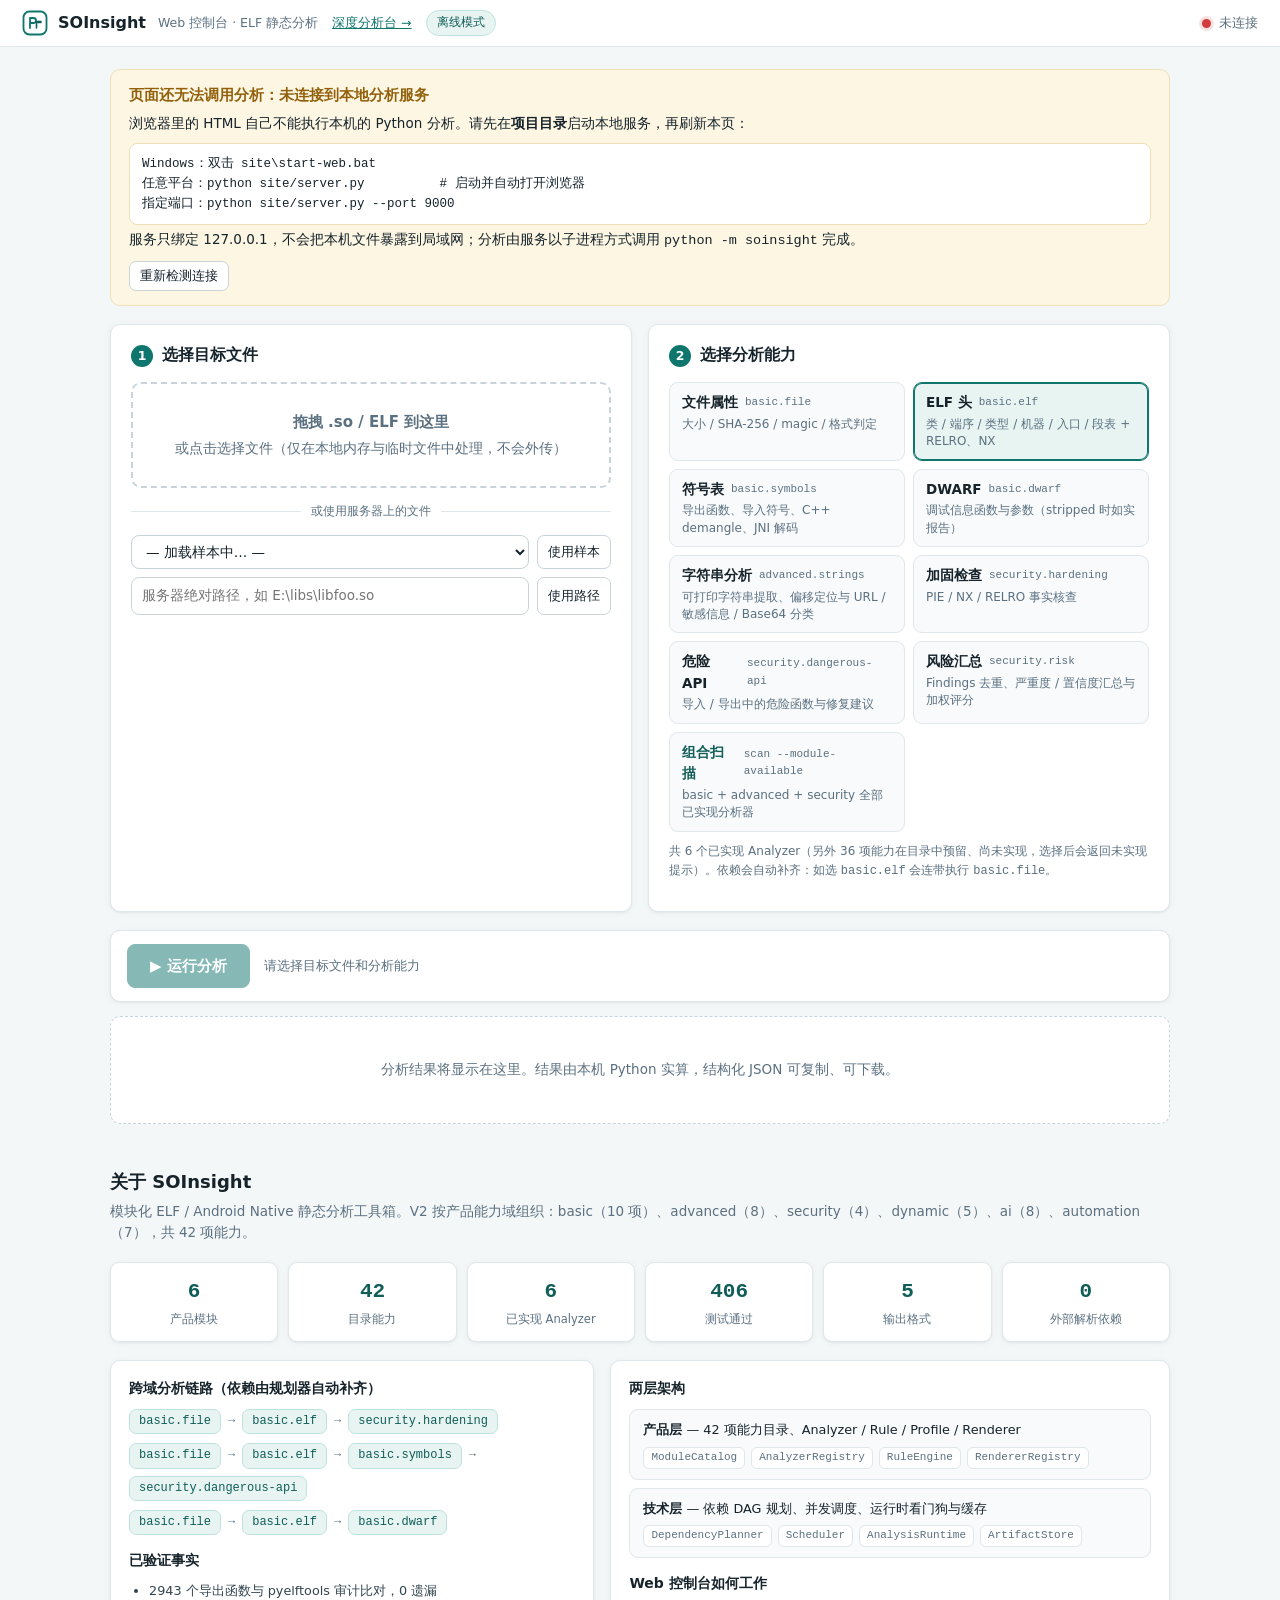
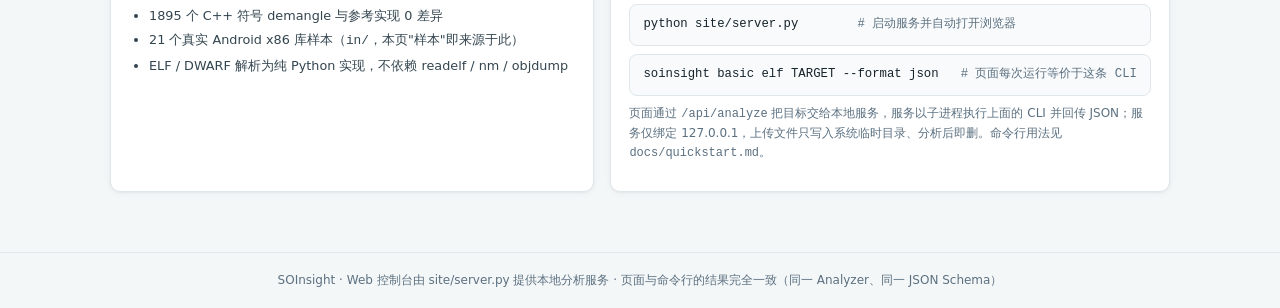
==== commit 6dddfa12: "feat(web): add deep-scan page with background jobs and streaming logs" ====
--- a/web/index.html
+++ b/web/index.html
@@ -393,6 +393,7 @@
     </svg>
     SOInsight <span class="sub">Web 控制台 · ELF 静态分析</span>
   </div>
+  <a href="/so-scan.html" style="font-size:12.5px;white-space:nowrap">深度分析台 →</a>
   <span class="badge" id="version-badge">加载中…</span>
   <div class="health">
     <span class="dot" id="health-dot"></span>
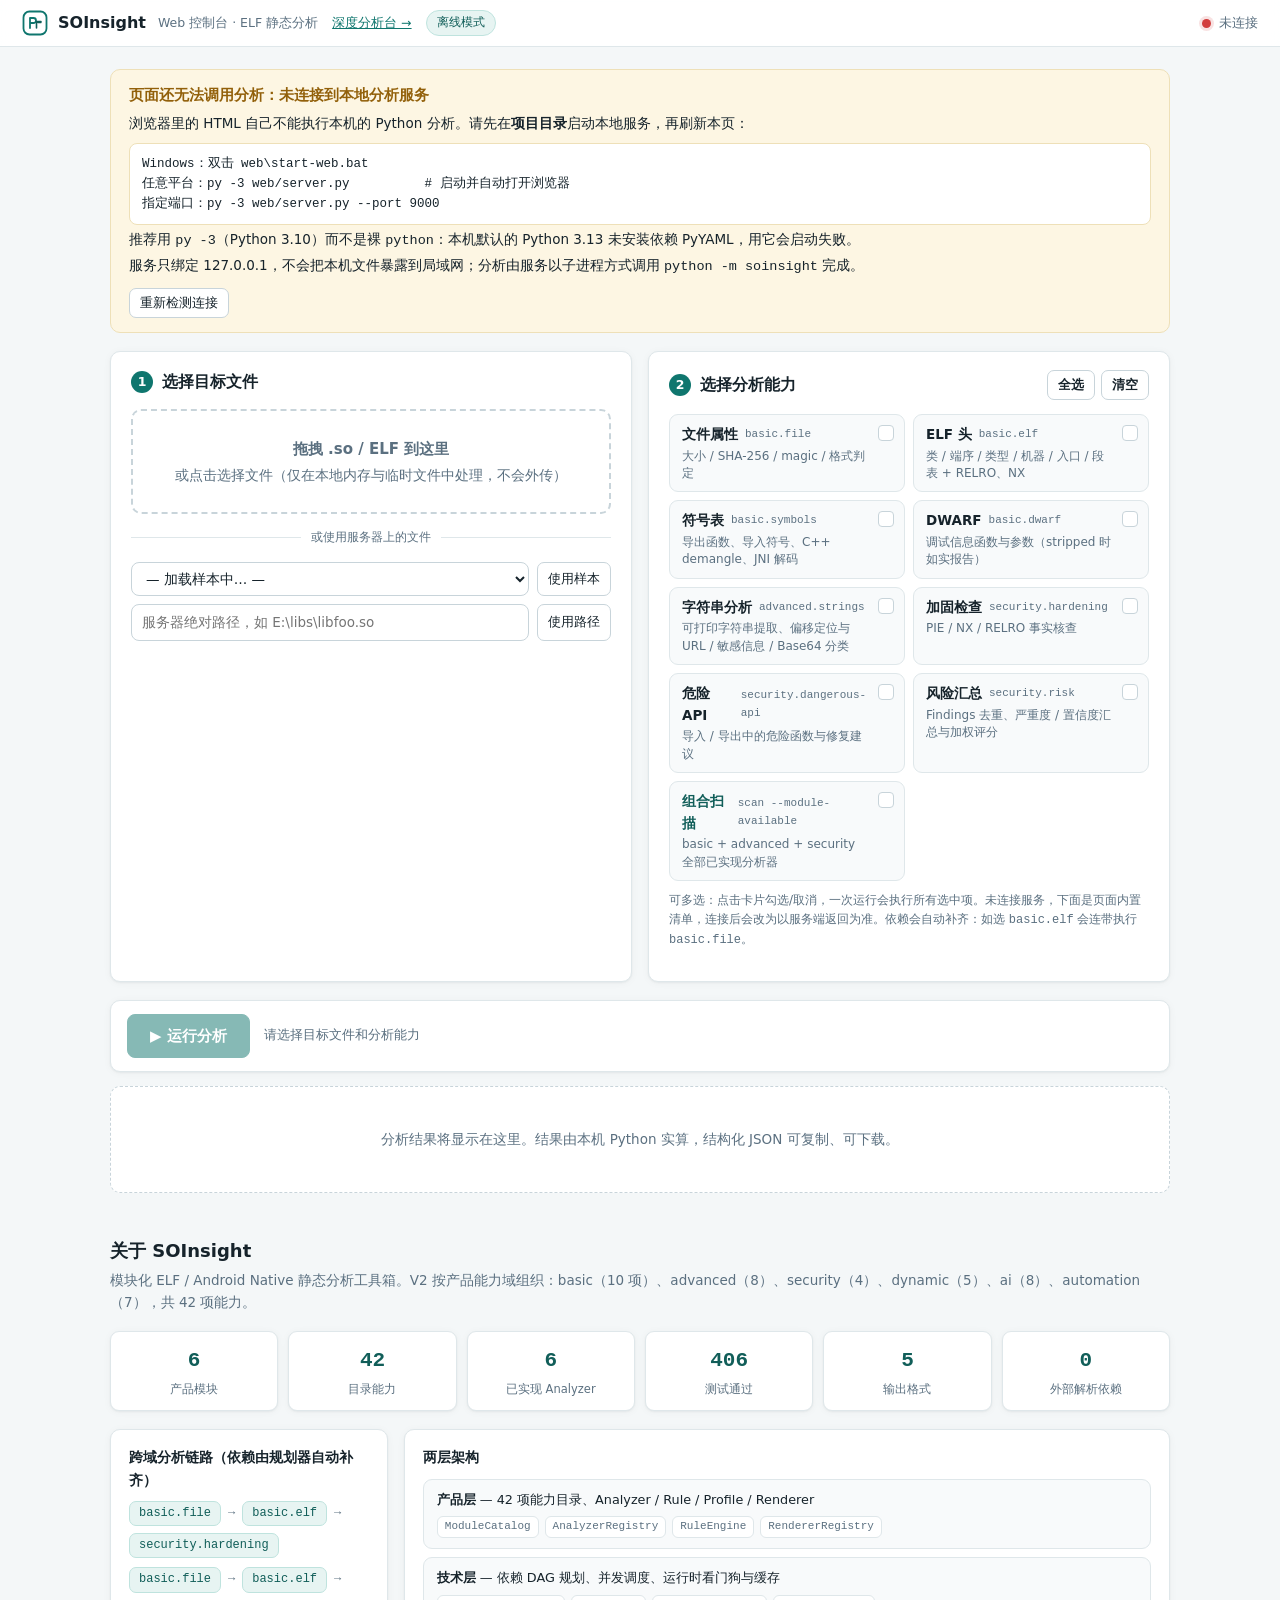
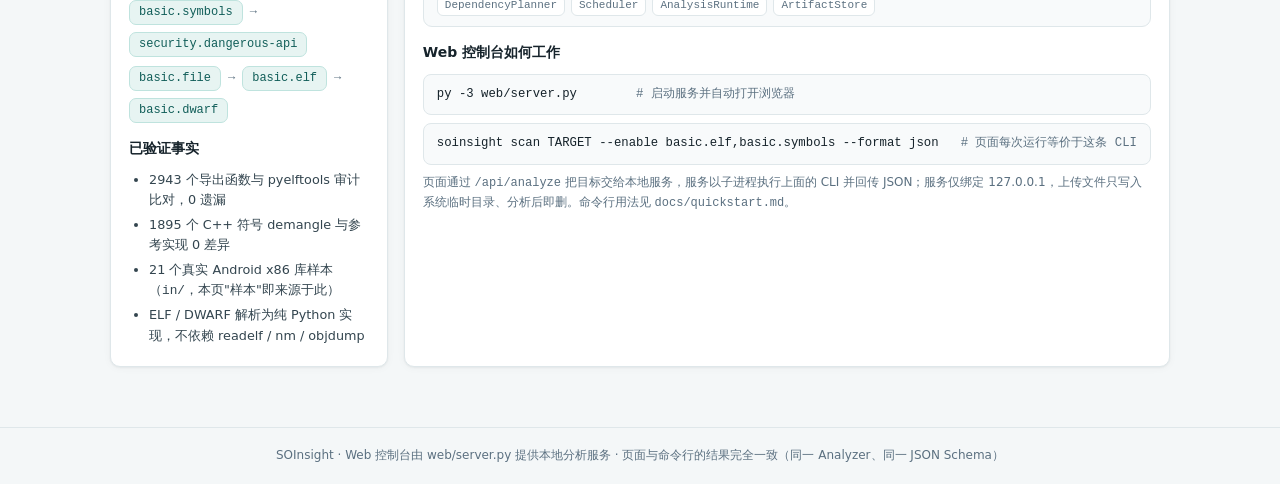
==== commit a7de0e6f: "feat(web): multi-select capabilities with tabbed, text-based results - analyzers: add the format_tex" ====
--- a/web/index.html
+++ b/web/index.html
@@ -143,15 +143,25 @@
   #capability-grid { display: grid; grid-template-columns: 1fr 1fr; gap: 8px; }
   @media (max-width: 560px) { #capability-grid { grid-template-columns: 1fr; } }
   .cap-card {
-    border: 1px solid var(--border); border-radius: 9px; padding: 9px 12px;
-    cursor: pointer; background: var(--surface-2); transition: border-color .12s, background .12s;
+    position: relative;
+    border: 1px solid var(--border); border-radius: 9px; padding: 9px 34px 9px 12px;
+    cursor: pointer; background: var(--surface-2); transition: border-color .12s, background .12s, opacity .12s;
   }
   .cap-card:hover { border-color: var(--accent-border); }
   .cap-card.selected { border-color: var(--accent); background: var(--accent-soft); box-shadow: inset 0 0 0 1px var(--accent); }
+  .cap-card.dim { opacity: .45; }
+  .cap-card .check {
+    position: absolute; top: 10px; right: 10px; width: 16px; height: 16px; border-radius: 4px;
+    border: 1.5px solid var(--border-strong); background: #fff; color: transparent;
+    display: inline-flex; align-items: center; justify-content: center;
+    font-size: 11px; font-weight: 700; line-height: 1;
+  }
+  .cap-card.selected .check { border-color: var(--accent); background: var(--accent); color: #fff; }
   .cap-card .t { font-weight: 600; font-size: 13.5px; display: flex; align-items: center; gap: 7px; }
   .cap-card .t .cmd { font-family: var(--mono); font-size: 11px; color: var(--muted); font-weight: 400; }
   .cap-card .d { font-size: 12px; color: var(--muted); margin-top: 2px; line-height: 1.45; }
   .cap-card.scan .t { color: var(--accent-strong); }
+  .cap-actions { margin-left: auto; display: flex; gap: 6px; }
   .hint { font-size: 12px; color: var(--muted); margin-top: 10px; }
 
   /* ---------- run bar ---------- */
@@ -185,6 +195,53 @@
     background: var(--surface); border: 1px dashed var(--border-strong); border-radius: var(--radius);
     padding: 42px 20px; text-align: center; color: var(--muted); font-size: 13.5px;
   }
+
+  /* ---------- result tabs ---------- */
+  .tabs-wrap { display: flex; align-items: stretch; }
+  .tab-nav {
+    flex: none; width: 30px; padding: 0;
+    display: inline-flex; align-items: center; justify-content: center;
+    background: var(--surface); color: var(--muted); font-size: 17px; line-height: 1;
+  }
+  .tab-nav:hover:not(:disabled) { background: var(--accent-soft); color: var(--accent-strong); }
+  .tab-nav:disabled { opacity: .35; cursor: default; }
+  #tab-prev { border-radius: var(--radius) 0 0 0; border-right: none !important; }
+  #tab-next { border-radius: 0 var(--radius) 0 0; border-left: none !important; }
+  .tabs {
+    flex: 1; min-width: 0;
+    display: flex; gap: 2px; overflow-x: auto; padding: 6px 8px 0;
+    background: var(--surface); border: 1px solid var(--border); border-bottom: none;
+    scrollbar-width: thin;
+  }
+  .tab {
+    border: none !important; background: transparent; color: var(--muted);
+    font-size: 13px; padding: 9px 14px; border-radius: 8px 8px 0 0;
+    border-bottom: 2px solid transparent !important; margin-bottom: -1px;
+    display: inline-flex; align-items: center; gap: 7px; white-space: nowrap;
+  }
+  .tab:hover:not(:disabled) { background: var(--surface-2); color: var(--text); }
+  .tab.active {
+    background: var(--accent-soft); color: var(--accent-strong); font-weight: 650;
+    border-bottom-color: var(--accent) !important;
+  }
+  .tab .id { font-family: var(--mono); font-size: 12px; }
+  .tab .st { width: 7px; height: 7px; border-radius: 50%; flex: none; background: #c3ccd2; }
+  .tab .st.ok { background: #22a35b; }
+  .tab .st.warn { background: #d98b0a; }
+  .tab .st.fail { background: #d23c3c; }
+  .tab .st.info { background: #7b8b98; }
+  .tab-panels {
+    background: var(--surface); border: 1px solid var(--border); border-top: none;
+    border-radius: 0 0 var(--radius) var(--radius); box-shadow: var(--shadow);
+    padding: 16px; margin-bottom: 14px;
+  }
+  .tab-panel { display: none; }
+  .tab-panel.active { display: block; }
+  .panel-head { display: flex; align-items: center; gap: 9px; flex-wrap: wrap; margin-bottom: 12px; }
+  .panel-head b { font-size: 13.8px; }
+  .panel-head .cap-id { font-family: var(--mono); font-size: 12px; color: var(--muted); }
+  .panel-head .v { font-size: 12px; color: var(--muted); font-family: var(--mono); }
+  .raw-actions { display: flex; gap: 8px; margin-bottom: 10px; }
   .result-meta {
     display: flex; align-items: center; gap: 8px; flex-wrap: wrap;
     background: var(--surface); border: 1px solid var(--border); border-radius: var(--radius);
@@ -218,6 +275,17 @@
   .analyzer-card > header .v { font-size: 11.5px; color: var(--muted); }
   .analyzer-card > header .dur { margin-left: auto; font-size: 12px; color: var(--muted); font-family: var(--mono); }
   .analyzer-card .body { padding: 14px 16px; }
+  .text-block { margin-top: 12px; border: 1px solid var(--border); border-radius: 9px; background: var(--surface-2); }
+  .text-block > summary {
+    cursor: pointer; padding: 8px 12px; font-size: 12px; font-weight: 700; color: var(--muted);
+    font-family: var(--mono); letter-spacing: .03em; user-select: none;
+  }
+  .text-block > summary:hover { color: var(--fg); }
+  .text-pre {
+    margin: 0; padding: 10px 12px; border-top: 1px solid var(--border);
+    font-family: var(--mono); font-size: 12px; line-height: 1.55; white-space: pre-wrap;
+    word-break: break-word; max-height: 480px; overflow: auto; color: var(--fg);
+  }
 
   .kv { display: grid; grid-template-columns: repeat(auto-fill, minmax(210px, 1fr)); gap: 8px 18px; }
   .kv .k { font-size: 12px; color: var(--muted); }
@@ -321,10 +389,11 @@
   details.raw > summary::before { content: "▸"; color: var(--muted); transition: transform .15s; }
   details.raw[open] > summary::before { transform: rotate(90deg); }
   details.raw > summary .actions { margin-left: auto; display: flex; gap: 7px; }
-  details.raw pre {
+  details.raw pre, #panel-raw pre {
     margin: 0; padding: 14px 16px; border-top: 1px solid var(--border);
     font-size: 12px; line-height: 1.55; overflow-x: auto; max-height: 520px; overflow-y: auto;
     background: var(--surface-2);
+    border: 1px solid var(--border); border-radius: 9px;
   }
 
   .note {
@@ -405,9 +474,10 @@
   <div id="banner">
     <h3>页面还无法调用分析：未连接到本地分析服务</h3>
     <p>浏览器里的 HTML 自己不能执行本机的 Python 分析。请先在<strong>项目目录</strong>启动本地服务，再刷新本页：</p>
-    <pre>Windows：双击 site\start-web.bat
-任意平台：python site/server.py          # 启动并自动打开浏览器
-指定端口：python site/server.py --port 9000</pre>
+    <pre>Windows：双击 web\start-web.bat
+任意平台：py -3 web/server.py          # 启动并自动打开浏览器
+指定端口：py -3 web/server.py --port 9000</pre>
+    <p>推荐用 <code>py -3</code>（Python 3.10）而不是裸 <code>python</code>：本机默认的 Python 3.13 未安装依赖 PyYAML，用它会启动失败。</p>
     <p>服务只绑定 127.0.0.1，不会把本机文件暴露到局域网；分析由服务以子进程方式调用 <code>python -m soinsight</code> 完成。</p>
     <div class="actions">
       <button class="small" id="retry-health">重新检测连接</button>
@@ -440,9 +510,14 @@
       </div>
 
       <div class="panel">
-        <h2><span class="step">2</span>选择分析能力</h2>
+        <h2><span class="step">2</span>选择分析能力
+          <span class="cap-actions">
+            <button class="small" id="cap-all" type="button">全选</button>
+            <button class="small" id="cap-none" type="button">清空</button>
+          </span>
+        </h2>
         <div id="capability-grid"></div>
-        <p class="hint">共 6 个已实现 Analyzer（另外 36 项能力在目录中预留、尚未实现，选择后会返回未实现提示）。依赖会自动补齐：如选 <code>basic.elf</code> 会连带执行 <code>basic.file</code>。</p>
+        <p class="hint">可多选：点击卡片勾选/取消，一次运行会执行所有选中项。<span id="cap-count">正在获取可用分析器…</span>依赖会自动补齐：如选 <code>basic.elf</code> 会连带执行 <code>basic.file</code>。</p>
       </div>
     </div>
 
@@ -460,19 +535,26 @@
       <div id="empty-state">分析结果将显示在这里。结果由本机 Python 实算，结构化 JSON 可复制、可下载。</div>
       <div id="result-body" hidden>
         <div class="result-meta" id="result-meta"></div>
-        <div id="analyzer-cards"></div>
-        <div id="findings-section"></div>
-        <div id="diagnostics-section"></div>
-        <details class="raw" id="raw-details">
-          <summary>
-            原始 JSON（soinsight.scan/v1）
-            <span class="actions">
-              <button class="small" id="copy-json">复制</button>
-              <button class="small" id="download-json">下载</button>
-            </span>
-          </summary>
-          <pre id="raw-json"></pre>
-        </details>
+        <div class="tabs-wrap">
+          <button type="button" class="tab-nav" id="tab-prev" title="上一个分析结果" aria-label="上一个分析结果">‹</button>
+          <div class="tabs" id="result-tabs" role="tablist"></div>
+          <button type="button" class="tab-nav" id="tab-next" title="下一个分析结果" aria-label="下一个分析结果">›</button>
+        </div>
+        <div class="tab-panels" id="result-panels">
+          <div class="tab-panel" id="panel-summary" data-tab="summary">
+            <div class="section-title" style="margin-top:0">本次运行</div>
+            <div class="fact-row" id="summary-status" style="margin-top:0"></div>
+            <div id="findings-section"></div>
+            <div id="diagnostics-section"></div>
+          </div>
+          <div class="tab-panel" id="panel-raw" data-tab="raw">
+            <div class="raw-actions">
+              <button class="small" id="copy-json" type="button">复制 JSON</button>
+              <button class="small" id="download-json" type="button">下载 JSON</button>
+            </div>
+            <pre id="raw-json"></pre>
+          </div>
+        </div>
       </div>
     </section>
   </section>
@@ -530,8 +612,8 @@
         </div>
         <h3 style="margin-top:14px">Web 控制台如何工作</h3>
         <div class="run-box">
-          <pre>python site/server.py        <span style="color:#5b7080"># 启动服务并自动打开浏览器</span></pre>
-          <pre class="last">soinsight basic elf TARGET --format json   <span style="color:#5b7080"># 页面每次运行等价于这条 CLI</span></pre>
+          <pre>py -3 web/server.py        <span style="color:#5b7080"># 启动服务并自动打开浏览器</span></pre>
+          <pre class="last">soinsight scan TARGET --enable basic.elf,basic.symbols --format json   <span style="color:#5b7080"># 页面每次运行等价于这条 CLI</span></pre>
         </div>
         <p class="hint" style="margin-top:8px">页面通过 <code>/api/analyze</code> 把目标交给本地服务，服务以子进程执行上面的 CLI 并回传 JSON；服务仅绑定 127.0.0.1，上传文件只写入系统临时目录、分析后即删。命令行用法见 <code>docs/quickstart.md</code>。</p>
       </div>
@@ -540,7 +622,7 @@
 </main>
 
 <footer>
-  SOInsight · Web 控制台由 site/server.py 提供本地分析服务 · 页面与命令行的结果完全一致（同一 Analyzer、同一 JSON Schema）
+  SOInsight · Web 控制台由 web/server.py 提供本地分析服务 · 页面与命令行的结果完全一致（同一 Analyzer、同一 JSON Schema）
 </footer>
 
 <script>
@@ -618,24 +700,33 @@
   health: null,
   samples: [],
   target: null,
-  mode: "single",
-  capability: "basic.elf",
+  mode: "multi",          // "multi"（多选能力）或 "scan"（组合扫描全部）
+  capabilities: [],       // 多选的能力 id
+  activeTab: "summary",
   running: false,
   response: null,
   timer: null,
   sym: { q: "", lang: "all", shown: 200 }
 };
 
-var PRESETS = [
-  { id: "basic.file", name: "文件属性", desc: "大小 / SHA-256 / magic / 格式判定" },
-  { id: "basic.elf", name: "ELF 头", desc: "类 / 端序 / 类型 / 机器 / 入口 / 段表 + RELRO、NX" },
-  { id: "basic.symbols", name: "符号表", desc: "导出函数、导入符号、C++ demangle、JNI 解码" },
-  { id: "basic.dwarf", name: "DWARF", desc: "调试信息函数与参数（stripped 时如实报告）" },
-  { id: "advanced.strings", name: "字符串分析", desc: "可打印字符串提取、偏移定位与 URL / 敏感信息 / Base64 分类" },
-  { id: "security.hardening", name: "加固检查", desc: "PIE / NX / RELRO 事实核查" },
-  { id: "security.dangerous-api", name: "危险 API", desc: "导入 / 导出中的危险函数与修复建议" },
-  { id: "security.risk", name: "风险汇总", desc: "Findings 去重、严重度 / 置信度汇总与加权评分" }
-];
+/* 静态展示元数据：服务端只提供 analyzer id，中文名与说明必须由页面维护。
+   新增 analyzer 时在这里补一条即可；没补也能正常显示（回退成 id）。 */
+var CAP_META = {
+  "basic.file":          { name: "文件属性", desc: "大小 / SHA-256 / magic / 格式判定" },
+  "basic.elf":           { name: "ELF 头",   desc: "类 / 端序 / 类型 / 机器 / 入口 / 段表 + RELRO、NX" },
+  "basic.symbols":       { name: "符号表",   desc: "导出函数、导入符号、C++ demangle、JNI 解码" },
+  "basic.dwarf":         { name: "DWARF",    desc: "调试信息函数与参数（stripped 时如实报告）" },
+  "advanced.strings":    { name: "字符串分析", desc: "可打印字符串提取、偏移定位与 URL / 敏感信息 / Base64 分类" },
+  "security.hardening":  { name: "加固检查", desc: "PIE / NX / RELRO 事实核查" },
+  "security.dangerous-api": { name: "危险 API", desc: "导入 / 导出中的危险函数与修复建议" },
+  "security.risk":       { name: "风险汇总", desc: "Findings 去重、严重度 / 置信度汇总与加权评分" }
+};
+/* 离线兜底顺序（health 拿不到清单时用） */
+var CAP_META_ORDER = Object.keys(CAP_META);
+
+/* 运行时能力清单：由 /api/health 的 registered_analyzers 决定，见 buildPresets() */
+var PRESETS = [];
+
 var SCAN_PRESET = { id: "scan", name: "组合扫描", desc: "basic + advanced + security 全部已实现分析器" };
 
 /* ================= DOM ================= */
@@ -658,15 +749,24 @@
 var emptyState = $("empty-state");
 var resultBody = $("result-body");
 var resultMeta = $("result-meta");
-var analyzerCards = $("analyzer-cards");
+var resultTabs = $("result-tabs");
+var tabPrev = $("tab-prev");
+var tabNext = $("tab-next");
+var resultPanels = $("result-panels");
+var rawPanel = $("panel-raw");
+var summaryStatus = $("summary-status");
 var findingsSection = $("findings-section");
 var diagnosticsSection = $("diagnostics-section");
 var rawJson = $("raw-json");
 
+var EMPTY_TEXT = "分析结果将显示在这里。结果由本机 Python 实算，结构化 JSON 可复制、可下载。";
+
 /* ================= 初始化 ================= */
 
 function init() {
+  buildPresets(null);   // 先用页面内置清单渲染，未连服务时面板也有内容
   renderCapabilityGrid();
+  renderCapCount();
   bindEvents();
   checkHealth();
 }
@@ -692,9 +792,22 @@
   $("use-path").addEventListener("click", useTypedPath);
   pathInput.addEventListener("keydown", function (e) { if (e.key === "Enter") useTypedPath(); });
   $("chip-clear").addEventListener("click", clearTarget);
+  $("cap-all").addEventListener("click", selectAllCapabilities);
+  $("cap-none").addEventListener("click", clearCapabilities);
   runBtn.addEventListener("click", runAnalysis);
   $("retry-health").addEventListener("click", checkHealth);
+  resultTabs.addEventListener("click", function (e) {
+    var btn = e.target && e.target.closest ? e.target.closest(".tab") : null;
+    if (btn) selectTab(btn.getAttribute("data-tab"));
+  });
+  resultTabs.addEventListener("keydown", function (e) {
+    if (e.key === "ArrowLeft") { e.preventDefault(); stepTab(-1); }
+    if (e.key === "ArrowRight") { e.preventDefault(); stepTab(1); }
+  });
+  tabPrev.addEventListener("click", function () { stepTab(-1); });
+  tabNext.addEventListener("click", function () { stepTab(1); });
   $("copy-json").addEventListener("click", function (e) {
+    if (!state.response) return;
     copyText(JSON.stringify(state.response, null, 2), e.currentTarget);
   });
   $("download-json").addEventListener("click", downloadJson);
@@ -725,6 +838,7 @@
       text.textContent = "服务正常 · Python " + data.python;
       $("version-badge").textContent = "v" + data.version + " · " + data.registered_analyzers.length + " Analyzer";
       banner.classList.remove("show");
+      applyAnalyzers(data.registered_analyzers);   // 能力清单以服务端为准
       loadSamples();
       updateRunButton();
     })
@@ -734,6 +848,7 @@
       text.textContent = "未连接";
       $("version-badge").textContent = "离线模式";
       banner.classList.add("show");
+      renderCapCount();
       updateRunButton();
     });
 }
@@ -795,23 +910,66 @@
 
 /* ================= 能力选择 ================= */
 
+/* 按服务端返回的 analyzer id 清单重建可选能力。
+   registered 为空时回退到页面内置的 CAP_META 顺序（离线预览用）。 */
+function buildPresets(registered) {
+  var source = (registered && registered.length) ? registered : CAP_META_ORDER;
+  PRESETS = source.map(function (id) {
+    var meta = CAP_META[id];
+    return {
+      id: id,
+      name: (meta && meta.name) || id,
+      desc: (meta && meta.desc) || "服务端已注册，页面暂无中文说明（可在 CAP_META 中补充）。",
+      unknown: !meta
+    };
+  });
+}
+
+/* health 返回后刷新清单：保留仍存在的勾选，剔除服务端已移除的能力 */
+function applyAnalyzers(registered) {
+  buildPresets(registered);
+  state.capabilities = state.capabilities.filter(function (id) {
+    return PRESETS.filter(function (p) { return p.id === id; }).length > 0;
+  });
+  renderCapabilityGrid();
+  renderCapCount();
+  updateRunButton();
+}
+
+function renderCapCount() {
+  var el = $("cap-count");
+  if (!el) return;
+  if (!state.health) {
+    el.textContent = "未连接服务，下面是页面内置清单，连接后会改为以服务端返回为准。";
+    return;
+  }
+  var unknown = PRESETS.filter(function (p) { return p.unknown; }).length;
+  el.textContent = "当前服务端注册 " + PRESETS.length + " 个 Analyzer，全部可选" +
+    (unknown ? "（其中 " + unknown + " 个页面缺少中文说明，显示原名）" : "") + "。";
+}
+
 function renderCapabilityGrid() {
+  var cardHtml = function (extraClass, dataAttr, name, cmd, desc) {
+    return '<div class="cap-card ' + extraClass + '" ' + dataAttr + ' role="button" tabindex="0" aria-pressed="false">' +
+      '<span class="check" aria-hidden="true">✓</span>' +
+      '<div class="t">' + esc(name) + ' <span class="cmd">' + esc(cmd) + "</span></div>" +
+      '<div class="d">' + esc(desc) + "</div></div>";
+  };
   var html = PRESETS.map(function (preset) {
-    return '<div class="cap-card" data-cap="' + preset.id + '" role="button" tabindex="0">' +
-      '<div class="t">' + esc(preset.name) + ' <span class="cmd">' + esc(preset.id) + "</span></div>" +
-      '<div class="d">' + esc(preset.desc) + "</div></div>";
+    return cardHtml("", 'data-cap="' + preset.id + '"', preset.name, preset.id, preset.desc);
   }).join("") +
-  '<div class="cap-card scan" data-scan="1" role="button" tabindex="0">' +
-    '<div class="t">' + esc(SCAN_PRESET.name) + ' <span class="cmd">scan --module-available</span></div>' +
-    '<div class="d">' + esc(SCAN_PRESET.desc) + "</div></div>";
+    cardHtml("scan", 'data-scan="1"', SCAN_PRESET.name, "scan --module-available", SCAN_PRESET.desc);
   capGrid.innerHTML = html;
   Array.prototype.forEach.call(capGrid.querySelectorAll(".cap-card"), function (card) {
     var activate = function () {
       if (card.dataset.scan) {
-        state.mode = "scan";
+        // 组合扫描是独立开关：开启后忽略单项勾选，运行全部已实现分析器
+        state.mode = state.mode === "scan" ? "multi" : "scan";
       } else {
-        state.mode = "single";
-        state.capability = card.dataset.cap;
+        var id = card.dataset.cap;
+        var index = state.capabilities.indexOf(id);
+        if (index >= 0) state.capabilities.splice(index, 1);
+        else state.capabilities.push(id);
       }
       syncCapabilitySelection();
       updateRunButton();
@@ -825,33 +983,54 @@
 }
 
 function syncCapabilitySelection() {
+  var scanMode = state.mode === "scan";
   Array.prototype.forEach.call(capGrid.querySelectorAll(".cap-card"), function (card) {
     var selected = card.dataset.scan
-      ? state.mode === "scan"
-      : (state.mode === "single" && card.dataset.cap === state.capability);
+      ? scanMode
+      : state.capabilities.indexOf(card.dataset.cap) >= 0;
     card.classList.toggle("selected", selected);
-  });
+    card.classList.toggle("dim", !selected && scanMode);
+    card.setAttribute("aria-pressed", selected ? "true" : "false");
+  });
+}
+
+function selectAllCapabilities() {
+  state.capabilities = PRESETS.map(function (p) { return p.id; });
+  state.mode = "multi";
+  syncCapabilitySelection();
+  updateRunButton();
+}
+
+function clearCapabilities() {
+  state.capabilities = [];
+  state.mode = "multi";
+  syncCapabilitySelection();
+  updateRunButton();
 }
 
 function updateRunButton() {
-  var ready = !!state.target && !!state.health && !state.running;
+  var hasCaps = state.capabilities.length > 0;
+  var ready = !!state.target && !!state.health && !state.running && (state.mode === "scan" || hasCaps);
   runBtn.disabled = !ready;
   if (state.running) return;
   if (!state.target) runStatus.textContent = "请选择目标文件和分析能力";
   else if (!state.health) runStatus.textContent = "本地服务未连接，无法运行";
+  else if (state.mode !== "scan" && !hasCaps) runStatus.textContent = "请至少勾选一项分析能力";
   else if (state.mode === "scan") runStatus.textContent = "就绪：组合扫描 basic + advanced + security";
-  else runStatus.textContent = "就绪：" + state.capability;
+  else runStatus.textContent = "就绪：" + state.capabilities.join(" + ") + "（" + state.capabilities.length + " 项）";
 }
 
 /* ================= 运行分析 ================= */
 
 function runAnalysis() {
   if (state.running || !state.target) return;
+  if (state.mode !== "scan" && !state.capabilities.length) return;
+  clearResults();                       // 每次运行前先清空上一次的分析结果
+  emptyState.textContent = "正在分析，请稍候…";
   state.running = true;
   runBtn.disabled = true;
   runSpinner.classList.add("on");
   runLabel.textContent = "分析中…";
-  errorBox.classList.remove("show");
   var startedAt = performance.now();
   state.timer = setInterval(function () {
     elapsedEl.textContent = "已用 " + ((performance.now() - startedAt) / 1000).toFixed(1) + " s";
@@ -859,8 +1038,8 @@
 
   var params = new URLSearchParams();
   params.set("mode", state.mode);
-  if (state.mode === "single") params.set("capability", state.capability);
-  else params.set("modules", "basic,advanced,security");
+  if (state.mode === "scan") params.set("modules", "basic,advanced,security");
+  else params.set("capabilities", state.capabilities.join(","));
 
   var headers = {};
   var body;
@@ -886,6 +1065,9 @@
     })
     .catch(function (err) {
       showError(err && err.message ? err.message : String(err));
+      emptyState.textContent = EMPTY_TEXT;
+      emptyState.hidden = false;
+      resultBody.hidden = true;
     })
     .then(function () {  // finally（无参 then 总会在其后执行）
       clearInterval(state.timer);
@@ -935,19 +1117,20 @@
   var shaBtn = $("copy-sha");
   if (shaBtn) shaBtn.addEventListener("click", function () { copyText(scan.target.sha256, shaBtn); });
 
+  var results = scan.results || {};
   var order = (scan.resolved_analyzers && scan.resolved_analyzers.length)
     ? scan.resolved_analyzers
-    : Object.keys(scan.results || {});
-  analyzerCards.innerHTML = order
-    .filter(function (id) { return scan.results && scan.results[id]; })
-    .map(function (id) { return renderAnalyzerCard(id, scan.results[id]); })
-    .join("");
-
+    : Object.keys(results);
+  var ids = order.filter(function (id) { return results[id]; });
+
+  buildResultTabs(ids, results);
+  renderSummaryStatus(ids, results);
   renderFindings(scan.findings || []);
   renderDiagnostics(scan.diagnostics || []);
   rawJson.textContent = JSON.stringify(data, null, 2);
-
-  if (scan.results && scan.results["basic.symbols"]) {
+  selectTab(ids.indexOf(state.activeTab) >= 0 ? state.activeTab : "summary");
+
+  if (results["basic.symbols"]) {
     state.sym.q = "";
     state.sym.lang = "all";
     state.sym.shown = 200;
@@ -955,7 +1138,124 @@
   }
 }
 
-function renderAnalyzerCard(id, result) {
+/* ---- 结果 Tab ---- */
+
+function statusClass(status) {
+  var entry = STATUS_LABEL[status];
+  return entry ? entry[1] : "info";
+}
+
+/* 能力 id -> 页面上展示的中文名称（与选择卡片一致）；未知 id 回退为 id 本身 */
+function capabilityName(id) {
+  var meta = CAP_META[id];
+  return (meta && meta.name) || id;   // 依赖自动补齐的分析器也能拿到中文名
+}
+
+function buildResultTabs(ids, results) {
+  clearAnalyzerPanels();
+  var tabs = [{ tab: "summary", label: "概览" }].concat(ids.map(function (id) {
+    return { tab: id, label: capabilityName(id), cap: id, status: (results[id] || {}).status };
+  })).concat([{ tab: "raw", label: "原始 JSON" }]);
+
+  resultTabs.innerHTML = tabs.map(function (t) {
+    return '<button type="button" class="tab" role="tab" data-tab="' + esc(t.tab) + '"' +
+      (t.cap ? ' title="' + esc(t.cap) + '"' : "") + ">" +
+      (t.status ? '<span class="st ' + statusClass(t.status) + '"></span>' : "") +
+      "<span>" + esc(t.label) + "</span>" +
+      (t.cap ? '<span class="id">' + esc(t.cap) + "</span>" : "") +
+      "</button>";
+  }).join("");
+
+  ids.forEach(function (id) {
+    var panel = document.createElement("div");
+    panel.className = "tab-panel";
+    panel.setAttribute("data-tab", id);
+    panel.setAttribute("data-kind", "analyzer");
+    panel.innerHTML = renderAnalyzerBody(id, results[id]);
+    resultPanels.insertBefore(panel, rawPanel);
+  });
+}
+
+function selectTab(id) {
+  state.activeTab = id;
+  Array.prototype.forEach.call(resultTabs.querySelectorAll(".tab"), function (btn) {
+    btn.classList.toggle("active", btn.getAttribute("data-tab") === id);
+  });
+  Array.prototype.forEach.call(resultPanels.querySelectorAll(".tab-panel"), function (panel) {
+    panel.classList.toggle("active", panel.getAttribute("data-tab") === id);
+  });
+  var active = resultTabs.querySelector(".tab.active");
+  if (active && active.scrollIntoView) {
+    try { active.scrollIntoView({ behavior: "smooth", block: "nearest", inline: "nearest" }); }
+    catch (e) { active.scrollIntoView(); }
+  }
+  updateTabNav();
+}
+
+/* ←/→：切换到上一个/下一个分析结果 Tab */
+function tabOrder() {
+  return Array.prototype.map.call(resultTabs.querySelectorAll(".tab"), function (btn) {
+    return btn.getAttribute("data-tab");
+  });
+}
+
+function stepTab(delta) {
+  var order = tabOrder();
+  if (!order.length) return;
+  var cur = order.indexOf(state.activeTab);
+  var next = cur < 0 ? (delta > 0 ? 0 : order.length - 1)
+    : Math.min(order.length - 1, Math.max(0, cur + delta));
+  if (next !== cur) selectTab(order[next]);
+}
+
+function updateTabNav() {
+  var order = tabOrder();
+  var cur = order.indexOf(state.activeTab);
+  tabPrev.disabled = !order.length || cur <= 0;
+  tabNext.disabled = !order.length || cur < 0 || cur >= order.length - 1;
+}
+
+function renderSummaryStatus(ids, results) {
+  if (!ids.length) {
+    summaryStatus.innerHTML = '<span class="note" style="margin-top:0">本次运行没有产生分析器结果。</span>';
+    return;
+  }
+  summaryStatus.innerHTML = ids.map(function (id) {
+    var r = results[id] || {};
+    var entry = STATUS_LABEL[r.status] || ["未知", "info"];
+    return '<span class="chip ' + entry[1] + ' mono">' + esc(capabilityName(id)) +
+      " · " + esc(entry[0]) + " · " + esc(fmtMs(r.duration_ms)) + "</span>";
+  }).join("");
+}
+
+/* 清空上一次的结果：Tab、面板、发现项、诊断、原始 JSON 全部复位 */
+function clearResults() {
+  state.response = null;
+  state.activeTab = "summary";
+  state.sym = { q: "", lang: "all", shown: 200 };
+  errorBox.classList.remove("show");
+  errorBox.textContent = "";
+  resultMeta.innerHTML = "";
+  resultTabs.innerHTML = "";
+  clearAnalyzerPanels();
+  updateTabNav();
+  summaryStatus.innerHTML = "";
+  findingsSection.innerHTML = "";
+  diagnosticsSection.innerHTML = "";
+  rawJson.textContent = "";
+  resultBody.hidden = true;
+  emptyState.hidden = false;
+  emptyState.textContent = EMPTY_TEXT;
+}
+
+function clearAnalyzerPanels() {
+  Array.prototype.forEach.call(
+    resultPanels.querySelectorAll('.tab-panel[data-kind="analyzer"]'),
+    function (panel) { panel.remove(); }
+  );
+}
+
+function renderAnalyzerBody(id, result) {
   var data = result.data || {};
   var bodyHtml;
   if (id === "basic.file") bodyHtml = renderFileData(data);
@@ -964,21 +1264,30 @@
   else if (id === "basic.dwarf") bodyHtml = renderDwarfData(data);
   else if (id === "advanced.strings") bodyHtml = renderStringsData(data);
   else if (id === "security.dangerous-api") bodyHtml = renderDangerousApiData(data);
-  else if (id === "security.hardening") bodyHtml = '<div class="note">加固结论见下方「发现项」汇总。</div>';
+  else if (id === "security.hardening") bodyHtml = '<div class="note">加固结论见「概览」Tab 的发现项汇总。</div>';
   else if (id === "security.risk") bodyHtml = renderRiskData(data);
   else bodyHtml = renderGenericData(data);
 
   var diags = (result.diagnostics || []).map(renderDiagnostic).join("");
   var cache = result.cache_hit ? '<span class="chip info">缓存命中</span>' : "";
-
-  return '<div class="analyzer-card"><header>' +
-    '<span class="id">' + esc(id) + "</span>" +
-    '<span class="v">v' + esc(result.analyzer_version || "?") + "</span>" +
-    statusChip(result.status) + cache +
-    '<span class="dur">' + esc(fmtMs(result.duration_ms)) + "</span>" +
-    '</header><div class="body">' + bodyHtml +
-    (diags ? '<div style="margin-top:10px">' + diags + "</div>" : "") +
-    "</div></div>";
+  var textBlock = result.text
+    ? '<details class="text-block"><summary>文本化结果</summary>' +
+      '<pre class="text-pre">' + esc(result.text) + "</pre></details>"
+    : "";
+
+  // Tab 面板里名称 / 状态 / 耗时已经体现在标签上，这里只补标题、版本与缓存标记
+  return '<div class="panel-head">' +
+    "<b>" + esc(capabilityName(id)) + "</b>" +
+    '<span class="cap-id">' + esc(id) + "</span>" +
+    '<span class="chip ' + statusClass(result.status) + '">' +
+      esc((STATUS_LABEL[result.status] || ["未知"])[0]) + "</span>" +
+    cache +
+    '<span class="v">analyzer v' + esc(result.analyzer_version || "?") +
+      " · " + esc(fmtMs(result.duration_ms)) + "</span>" +
+    "</div>" +
+    bodyHtml +
+    textBlock +
+    (diags ? '<div style="margin-top:10px">' + diags + "</div>" : "");
 }
 
 function renderFileData(d) {
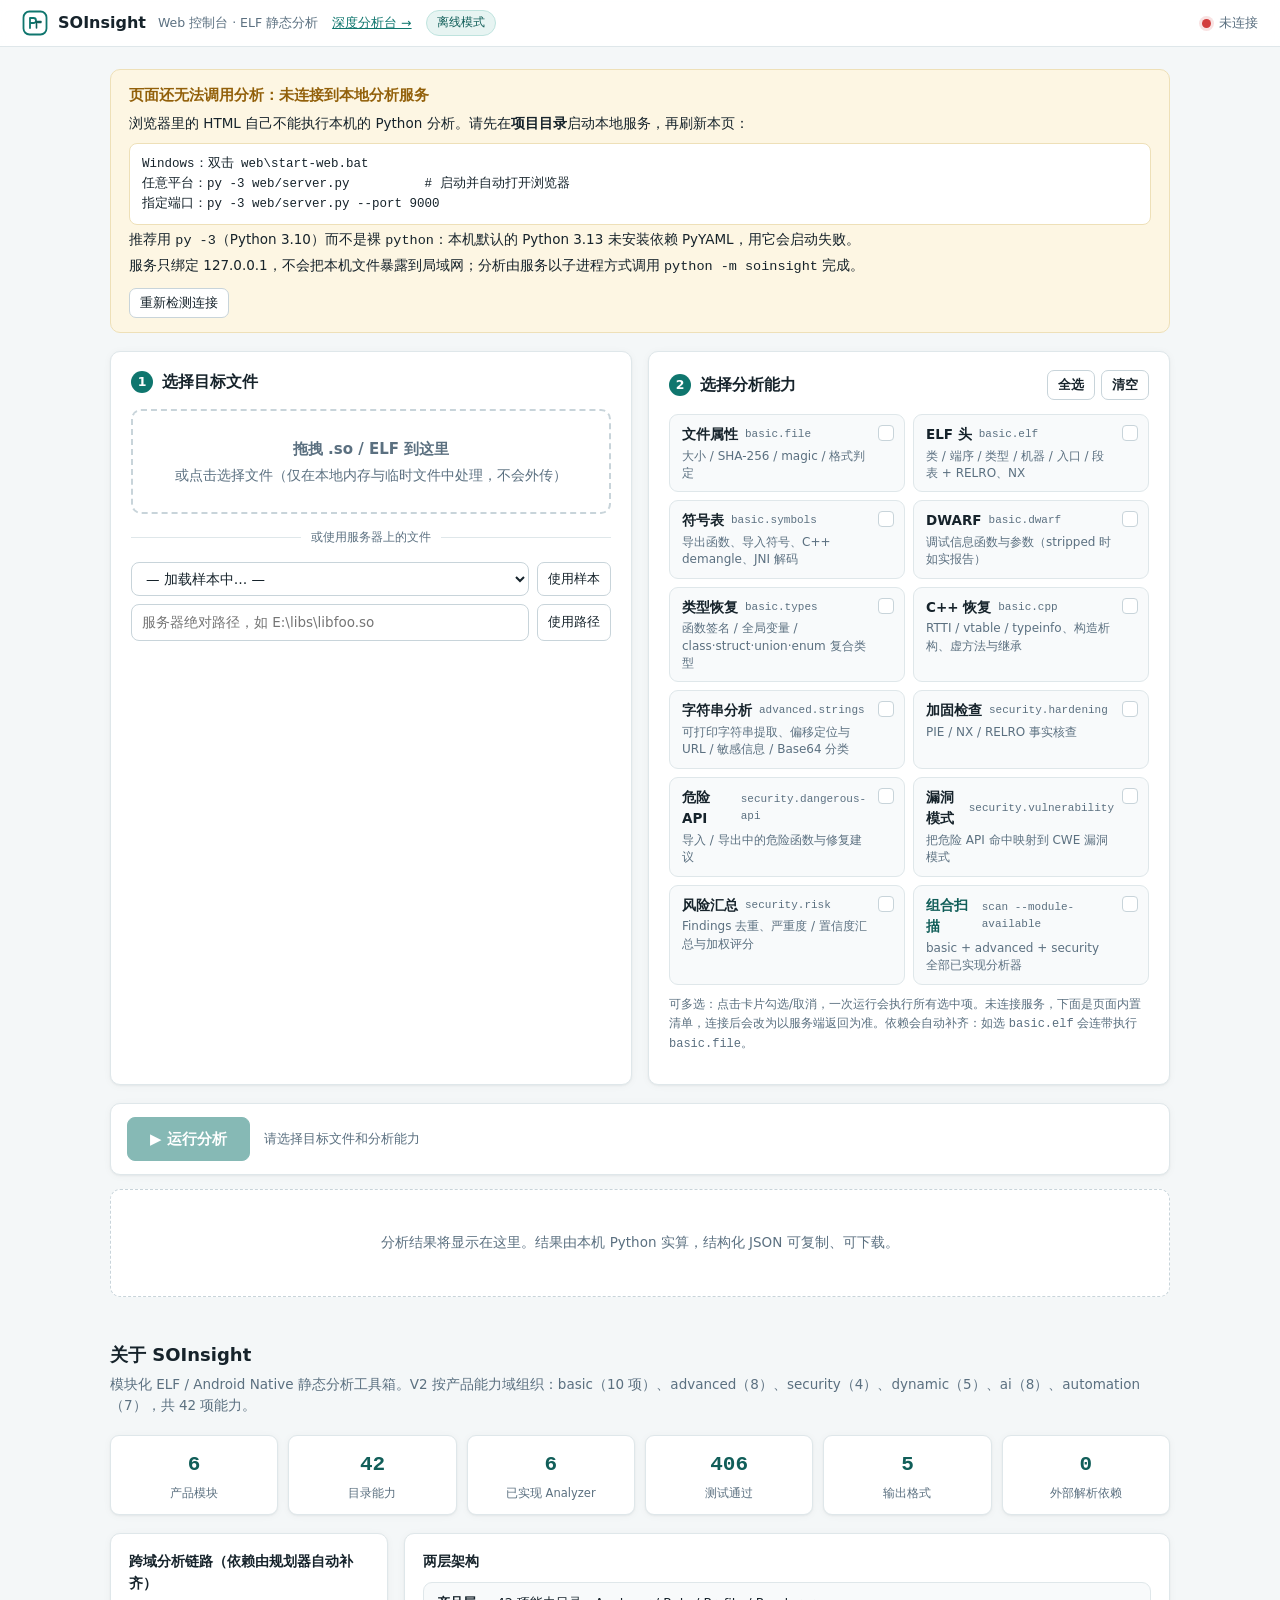
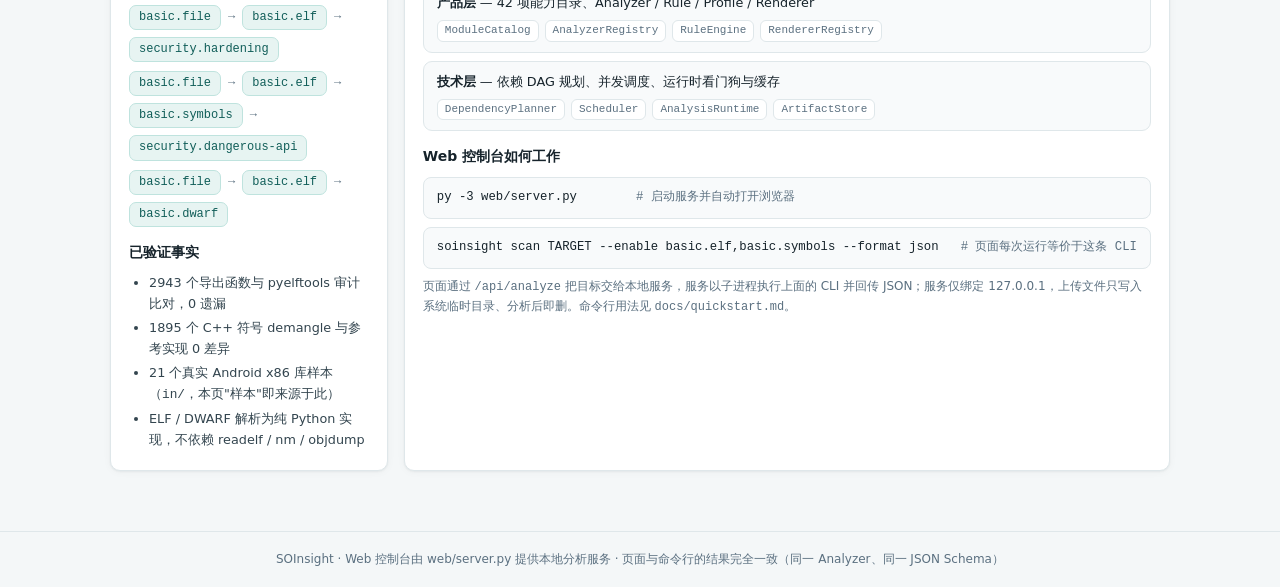
==== commit 98403deb: "docs: sync analyzer inventory to 11 and record DWARF parser behavior README, architecture, module-sy" ====
--- a/web/index.html
+++ b/web/index.html
@@ -189,6 +189,14 @@
     font-size: 13.5px; white-space: pre-wrap; word-break: break-all;
   }
   #error-box.show { display: block; }
+  /* 中性提示（例如用户主动取消）：不是错误，用信息色而非红色 */
+  #error-box.notice {
+    background: var(--info-bg); border-color: var(--info-border); color: var(--info);
+  }
+
+  #cancel-btn { color: var(--fail); border-color: var(--fail-border); background: var(--fail-bg); }
+  #cancel-btn:hover:not(:disabled) { border-color: var(--fail); }
+  #cancel-btn:disabled { opacity: .5; cursor: default; }
 
   /* ---------- results ---------- */
   #empty-state {
@@ -525,6 +533,7 @@
       <button class="primary" id="run-btn" disabled>
         <span class="spinner" id="run-spinner"></span><span id="run-label">▶ 运行分析</span>
       </button>
+      <button class="small" id="cancel-btn" type="button" hidden>■ 停止分析</button>
       <span id="run-status">请选择目标文件和分析能力</span>
       <span id="elapsed"></span>
     </div>
@@ -551,6 +560,7 @@
             <div class="raw-actions">
               <button class="small" id="copy-json" type="button">复制 JSON</button>
               <button class="small" id="download-json" type="button">下载 JSON</button>
+              <button class="small" id="download-findings" type="button">导出发现项 CSV</button>
             </div>
             <pre id="raw-json"></pre>
           </div>
@@ -704,6 +714,8 @@
   capabilities: [],       // 多选的能力 id
   activeTab: "summary",
   running: false,
+  cancelling: false,
+  timeout: 180,           // 服务端单次分析超时上限（/api/health 返回，秒）
   response: null,
   timer: null,
   sym: { q: "", lang: "all", shown: 200 }
@@ -716,9 +728,12 @@
   "basic.elf":           { name: "ELF 头",   desc: "类 / 端序 / 类型 / 机器 / 入口 / 段表 + RELRO、NX" },
   "basic.symbols":       { name: "符号表",   desc: "导出函数、导入符号、C++ demangle、JNI 解码" },
   "basic.dwarf":         { name: "DWARF",    desc: "调试信息函数与参数（stripped 时如实报告）" },
+  "basic.types":         { name: "类型恢复", desc: "函数签名 / 全局变量 / class·struct·union·enum 复合类型" },
+  "basic.cpp":           { name: "C++ 恢复", desc: "RTTI / vtable / typeinfo、构造析构、虚方法与继承" },
   "advanced.strings":    { name: "字符串分析", desc: "可打印字符串提取、偏移定位与 URL / 敏感信息 / Base64 分类" },
   "security.hardening":  { name: "加固检查", desc: "PIE / NX / RELRO 事实核查" },
   "security.dangerous-api": { name: "危险 API", desc: "导入 / 导出中的危险函数与修复建议" },
+  "security.vulnerability": { name: "漏洞模式", desc: "把危险 API 命中映射到 CWE 漏洞模式" },
   "security.risk":       { name: "风险汇总", desc: "Findings 去重、严重度 / 置信度汇总与加权评分" }
 };
 /* 离线兜底顺序（health 拿不到清单时用） */
@@ -744,6 +759,7 @@
 var runSpinner = $("run-spinner");
 var runLabel = $("run-label");
 var runStatus = $("run-status");
+var cancelBtn = $("cancel-btn");
 var elapsedEl = $("elapsed");
 var errorBox = $("error-box");
 var emptyState = $("empty-state");
@@ -761,9 +777,52 @@
 
 var EMPTY_TEXT = "分析结果将显示在这里。结果由本机 Python 实算，结构化 JSON 可复制、可下载。";
 
+/* ================= 偏好持久化 ================= */
+
+/* 只记住"选择"（模式 / 勾选的能力 / 服务器路径），不存分析结果。
+   上传的 File 对象无法序列化，所以拖拽选择的文件刷新后需要重选。 */
+var PREFS_KEY = "soinsight.console.prefs.v1";
+
+function loadPrefs() {
+  try {
+    var raw = window.localStorage.getItem(PREFS_KEY);
+    if (!raw) return null;
+    var data = JSON.parse(raw);
+    return data && typeof data === "object" ? data : null;
+  } catch (e) {
+    return null;   // 隐私模式 / JSON 脏数据：静默回退到默认值
+  }
+}
+
+function savePrefs() {
+  try {
+    window.localStorage.setItem(PREFS_KEY, JSON.stringify({
+      mode: state.mode,
+      capabilities: state.capabilities,
+      path: pathInput ? pathInput.value : ""
+    }));
+  } catch (e) { /* 配额满或被禁用：持久化失败不影响分析 */ }
+}
+
+function restorePrefs() {
+  var prefs = loadPrefs();
+  if (!prefs) return;
+  if (prefs.mode === "scan") state.mode = "scan";
+  if (Object.prototype.toString.call(prefs.capabilities) === "[object Array]") {
+    state.capabilities = prefs.capabilities.filter(function (id) {
+      return typeof id === "string" && id;
+    });
+  }
+  if (prefs.path) {
+    pathInput.value = prefs.path;
+    useTypedPath();          // 恢复上次的目标文件（不存在时运行会给出明确报错）
+  }
+}
+
 /* ================= 初始化 ================= */
 
 function init() {
+  restorePrefs();
   buildPresets(null);   // 先用页面内置清单渲染，未连服务时面板也有内容
   renderCapabilityGrid();
   renderCapCount();
@@ -795,6 +854,7 @@
   $("cap-all").addEventListener("click", selectAllCapabilities);
   $("cap-none").addEventListener("click", clearCapabilities);
   runBtn.addEventListener("click", runAnalysis);
+  cancelBtn.addEventListener("click", cancelRun);
   $("retry-health").addEventListener("click", checkHealth);
   resultTabs.addEventListener("click", function (e) {
     var btn = e.target && e.target.closest ? e.target.closest(".tab") : null;
@@ -811,6 +871,8 @@
     copyText(JSON.stringify(state.response, null, 2), e.currentTarget);
   });
   $("download-json").addEventListener("click", downloadJson);
+  $("download-findings").addEventListener("click", exportFindingsCsv);
+  pathInput.addEventListener("change", savePrefs);
 
   document.addEventListener("input", function (e) {
     var role = e.target.dataset ? e.target.dataset.role : "";
@@ -820,6 +882,8 @@
   document.addEventListener("click", function (e) {
     var role = e.target.dataset ? e.target.dataset.role : "";
     if (role === "sym-more") { state.sym.shown += 400; rerenderSymbols(); }
+    if (role === "sym-csv") exportSymbolsCsv();
+    if (role === "finding-csv") exportFindingsCsv();
   });
 }
 
@@ -834,8 +898,9 @@
     .then(function (data) {
       if (!data.ok) throw new Error(data.catalog_error || "服务报告异常");
       state.health = data;
+      state.timeout = Number(data.analysis_timeout_seconds) || state.timeout;
       dot.classList.add("ok");
-      text.textContent = "服务正常 · Python " + data.python;
+      text.textContent = "服务正常 · Python " + data.python + " · 超时上限 " + state.timeout + " s";
       $("version-badge").textContent = "v" + data.version + " · " + data.registered_analyzers.length + " Analyzer";
       banner.classList.remove("show");
       applyAnalyzers(data.registered_analyzers);   // 能力清单以服务端为准
@@ -992,6 +1057,7 @@
     card.classList.toggle("dim", !selected && scanMode);
     card.setAttribute("aria-pressed", selected ? "true" : "false");
   });
+  savePrefs();   // 勾选变化即持久化，刷新后自动恢复
 }
 
 function selectAllCapabilities() {
@@ -1028,12 +1094,17 @@
   clearResults();                       // 每次运行前先清空上一次的分析结果
   emptyState.textContent = "正在分析，请稍候…";
   state.running = true;
+  state.cancelling = false;
   runBtn.disabled = true;
   runSpinner.classList.add("on");
   runLabel.textContent = "分析中…";
+  cancelBtn.hidden = false;
+  cancelBtn.disabled = false;
+  cancelBtn.textContent = "■ 停止分析";
   var startedAt = performance.now();
   state.timer = setInterval(function () {
-    elapsedEl.textContent = "已用 " + ((performance.now() - startedAt) / 1000).toFixed(1) + " s";
+    var secs = ((performance.now() - startedAt) / 1000).toFixed(1);
+    elapsedEl.textContent = "已用 " + secs + " s / 上限 " + state.timeout + " s";
   }, 100);
 
   var params = new URLSearchParams();
@@ -1064,7 +1135,9 @@
       });
     })
     .catch(function (err) {
-      showError(err && err.message ? err.message : String(err));
+      var message = err && err.message ? err.message : String(err);
+      if (message.indexOf("已取消") >= 0) showNotice("已停止本次分析，服务端子进程已终止。");
+      else showError(message);
       emptyState.textContent = EMPTY_TEXT;
       emptyState.hidden = false;
       resultBody.hidden = true;
@@ -1072,14 +1145,41 @@
     .then(function () {  // finally（无参 then 总会在其后执行）
       clearInterval(state.timer);
       state.running = false;
+      state.cancelling = false;
       runSpinner.classList.remove("on");
       runLabel.textContent = "▶ 运行分析";
       elapsedEl.textContent = "";
+      cancelBtn.hidden = true;
+      cancelBtn.disabled = false;
+      cancelBtn.textContent = "■ 停止分析";
       updateRunButton();
     });
 }
 
+/* 停止正在跑的分析：服务端会 kill 子进程，请求随即以 "分析已取消" 返回。 */
+function cancelRun() {
+  if (!state.running || state.cancelling) return;
+  state.cancelling = true;
+  cancelBtn.disabled = true;
+  cancelBtn.textContent = "正在停止…";
+  runStatus.textContent = "正在停止分析…";
+  fetch("/api/cancel", { method: "POST" })
+    .then(function (resp) { return resp.json(); })
+    .then(function (data) {
+      // 没有可取消的任务（例如刚好结束）：不改 UI，等 analyze 请求自己收尾
+      if (!data || !data.cancelled) runStatus.textContent = "分析已结束，正在收尾…";
+    })
+    .catch(function () { /* 服务不可达时交给 analyze 请求报错 */ });
+}
+
 function showError(message) {
+  errorBox.classList.remove("notice");
+  errorBox.textContent = message;
+  errorBox.classList.add("show");
+}
+
+function showNotice(message) {
+  errorBox.classList.add("notice");
   errorBox.textContent = message;
   errorBox.classList.add("show");
 }
@@ -1158,7 +1258,8 @@
   })).concat([{ tab: "raw", label: "原始 JSON" }]);
 
   resultTabs.innerHTML = tabs.map(function (t) {
-    return '<button type="button" class="tab" role="tab" data-tab="' + esc(t.tab) + '"' +
+    return '<button type="button" class="tab" role="tab" aria-selected="false" tabindex="-1"' +
+      ' data-tab="' + esc(t.tab) + '"' +
       (t.cap ? ' title="' + esc(t.cap) + '"' : "") + ">" +
       (t.status ? '<span class="st ' + statusClass(t.status) + '"></span>' : "") +
       "<span>" + esc(t.label) + "</span>" +
@@ -1171,6 +1272,7 @@
     panel.className = "tab-panel";
     panel.setAttribute("data-tab", id);
     panel.setAttribute("data-kind", "analyzer");
+    panel.setAttribute("role", "tabpanel");
     panel.innerHTML = renderAnalyzerBody(id, results[id]);
     resultPanels.insertBefore(panel, rawPanel);
   });
@@ -1179,7 +1281,11 @@
 function selectTab(id) {
   state.activeTab = id;
   Array.prototype.forEach.call(resultTabs.querySelectorAll(".tab"), function (btn) {
-    btn.classList.toggle("active", btn.getAttribute("data-tab") === id);
+    var active = btn.getAttribute("data-tab") === id;
+    btn.classList.toggle("active", active);
+    // 键盘与读屏器依赖 aria-selected / roving tabindex，仅切换 class 不够
+    btn.setAttribute("aria-selected", active ? "true" : "false");
+    btn.setAttribute("tabindex", active ? "0" : "-1");
   });
   Array.prototype.forEach.call(resultPanels.querySelectorAll(".tab-panel"), function (panel) {
     panel.classList.toggle("active", panel.getAttribute("data-tab") === id);
@@ -1233,7 +1339,7 @@
   state.response = null;
   state.activeTab = "summary";
   state.sym = { q: "", lang: "all", shown: 200 };
-  errorBox.classList.remove("show");
+  errorBox.classList.remove("show", "notice");
   errorBox.textContent = "";
   resultMeta.innerHTML = "";
   resultTabs.innerHTML = "";
@@ -1344,7 +1450,9 @@
       return '<option value="' + esc(l) + '">' + esc(l) + " (" + langCount[l] + ")</option>";
     }).join("") +
     "</select>" +
-    '<span class="count" data-role="sym-count"></span></div>' +
+    '<span class="count" data-role="sym-count"></span>' +
+    '<button class="small" type="button" data-role="sym-csv" title="导出当前筛选结果的全部符号">导出 CSV</button>' +
+    "</div>" +
     '<div class="table-wrap"><table class="data"><thead><tr>' +
     "<th>符号</th><th>签名 / 语言</th><th>绑定</th><th>可见性</th><th>地址</th><th>大小</th><th>来源</th>" +
     '</tr></thead><tbody data-role="sym-body"></tbody></table></div>' +
@@ -1475,7 +1583,9 @@
       (f.remediation ? '<div class="fix"><b>修复建议：</b>' + esc(f.remediation) + "</div>" : "") +
       "</div>";
   }).join("");
-  findingsSection.innerHTML = '<div class="section-title">发现项 <span class="n">' + findings.length + "</span></div>" + cards;
+  findingsSection.innerHTML = '<div class="section-title">发现项 <span class="n">' + findings.length + "</span>" +
+    '<button class="small" type="button" data-role="finding-csv" style="margin-left:auto">导出 CSV</button>' +
+    "</div>" + cards;
 }
 
 function renderDiagnostic(d) {
@@ -1497,6 +1607,18 @@
 }
 
 /* ---- 符号表交互 ---- */
+
+/* 表格渲染与 CSV 导出共用同一套筛选条件，保证"看到什么就导出什么" */
+function filterSymbols(list) {
+  return (list || []).filter(function (f) {
+    if (state.sym.lang !== "all" && f.language !== state.sym.lang) return false;
+    if (state.sym.q) {
+      var hay = (f.name + " " + (f.signature || "") + " " + (f.namespace || "")).toLowerCase();
+      if (hay.indexOf(state.sym.q) === -1) return false;
+    }
+    return true;
+  });
+}
 
 function rerenderSymbols() {
   var symbolsCard = state.response && state.response.payload
@@ -1511,14 +1633,7 @@
   var moreBtn = wrap.querySelector('[data-role="sym-more"]');
   if (!body || !count || !moreBtn) return;
 
-  var filtered = (d.functions || []).filter(function (f) {
-    if (state.sym.lang !== "all" && f.language !== state.sym.lang) return false;
-    if (state.sym.q) {
-      var hay = (f.name + " " + (f.signature || "") + " " + (f.namespace || "")).toLowerCase();
-      if (hay.indexOf(state.sym.q) === -1) return false;
-    }
-    return true;
-  });
+  var filtered = filterSymbols(d.functions);
   var rows = filtered.slice(0, state.sym.shown).map(function (f) {
     return "<tr>" +
       '<td class="wrap"><span class="sym-name" title="' + esc(f.name) + '">' + esc(f.name) + "</span></td>" +
@@ -1537,18 +1652,73 @@
 
 /* ================= 下载 ================= */
 
-function downloadJson() {
-  if (!state.response) return;
-  var blob = new Blob([JSON.stringify(state.response, null, 2)], { type: "application/json" });
+function triggerDownload(blob, filename) {
   var a = document.createElement("a");
   a.href = URL.createObjectURL(blob);
-  a.download = (state.target ? state.target.name : "analysis") + ".soinsight.json";
+  a.download = filename;
   document.body.appendChild(a);
   a.click();
   a.remove();
   setTimeout(function () { URL.revokeObjectURL(a.href); }, 1000);
 }
 
+function baseFileName() {
+  var name = state.target ? state.target.name : "analysis";
+  return String(name).replace(/[\\/:*?"<>|\s]+/g, "_");
+}
+
+function downloadJson() {
+  if (!state.response) return;
+  var blob = new Blob([JSON.stringify(state.response, null, 2)], { type: "application/json" });
+  triggerDownload(blob, baseFileName() + ".soinsight.json");
+}
+
+/* ---- CSV 导出 ---- */
+
+function csvCell(value) {
+  if (value === null || value === undefined) return "";
+  var text = String(value);
+  // CSV 注入防护：以 = + - @ 开头的单元格会被 Excel/LibreOffice 当公式执行
+  if (/^[=+\-@\t\r]/.test(text)) text = "'" + text;
+  if (/[",\r\n]/.test(text)) return '"' + text.replace(/"/g, '""') + '"';
+  return text;
+}
+
+function downloadCsv(filename, header, rows) {
+  var body = [header.map(csvCell).join(",")];
+  rows.forEach(function (row) { body.push(row.map(csvCell).join(",")); });
+  // 带 UTF-8 BOM，Excel 才会正确显示中文
+  var blob = new Blob(["\ufeff" + body.join("\r\n")], { type: "text/csv;charset=utf-8" });
+  triggerDownload(blob, filename);
+}
+
+function analyzerResult(id) {
+  var result = state.response && state.response.payload && state.response.payload.result;
+  return result && result.results ? result.results[id] : null;
+}
+
+function exportSymbolsCsv() {
+  var card = analyzerResult("basic.symbols");
+  if (!card) return;
+  var rows = filterSymbols((card.data || {}).functions).map(function (f) {
+    return [f.name, f.signature || "", f.language, f.bind, f.visibility, f.address, f.size, f.source];
+  });
+  downloadCsv(baseFileName() + ".symbols.csv",
+    ["符号", "签名", "语言", "绑定", "可见性", "地址", "大小", "来源"], rows);
+}
+
+function exportFindingsCsv() {
+  var result = state.response && state.response.payload && state.response.payload.result;
+  if (!result) return;
+  var rows = (result.findings || []).slice().sort(function (a, b) {
+    return sevRank(b.severity) - sevRank(a.severity);
+  }).map(function (f) {
+    return [SEV_LABEL[f.severity] || f.severity, f.title, f.rule_id, f.confidence, f.message, f.remediation || ""];
+  });
+  downloadCsv(baseFileName() + ".findings.csv",
+    ["严重程度", "标题", "规则", "置信度", "说明", "修复建议"], rows);
+}
+
 init();
 </script>
 </body>
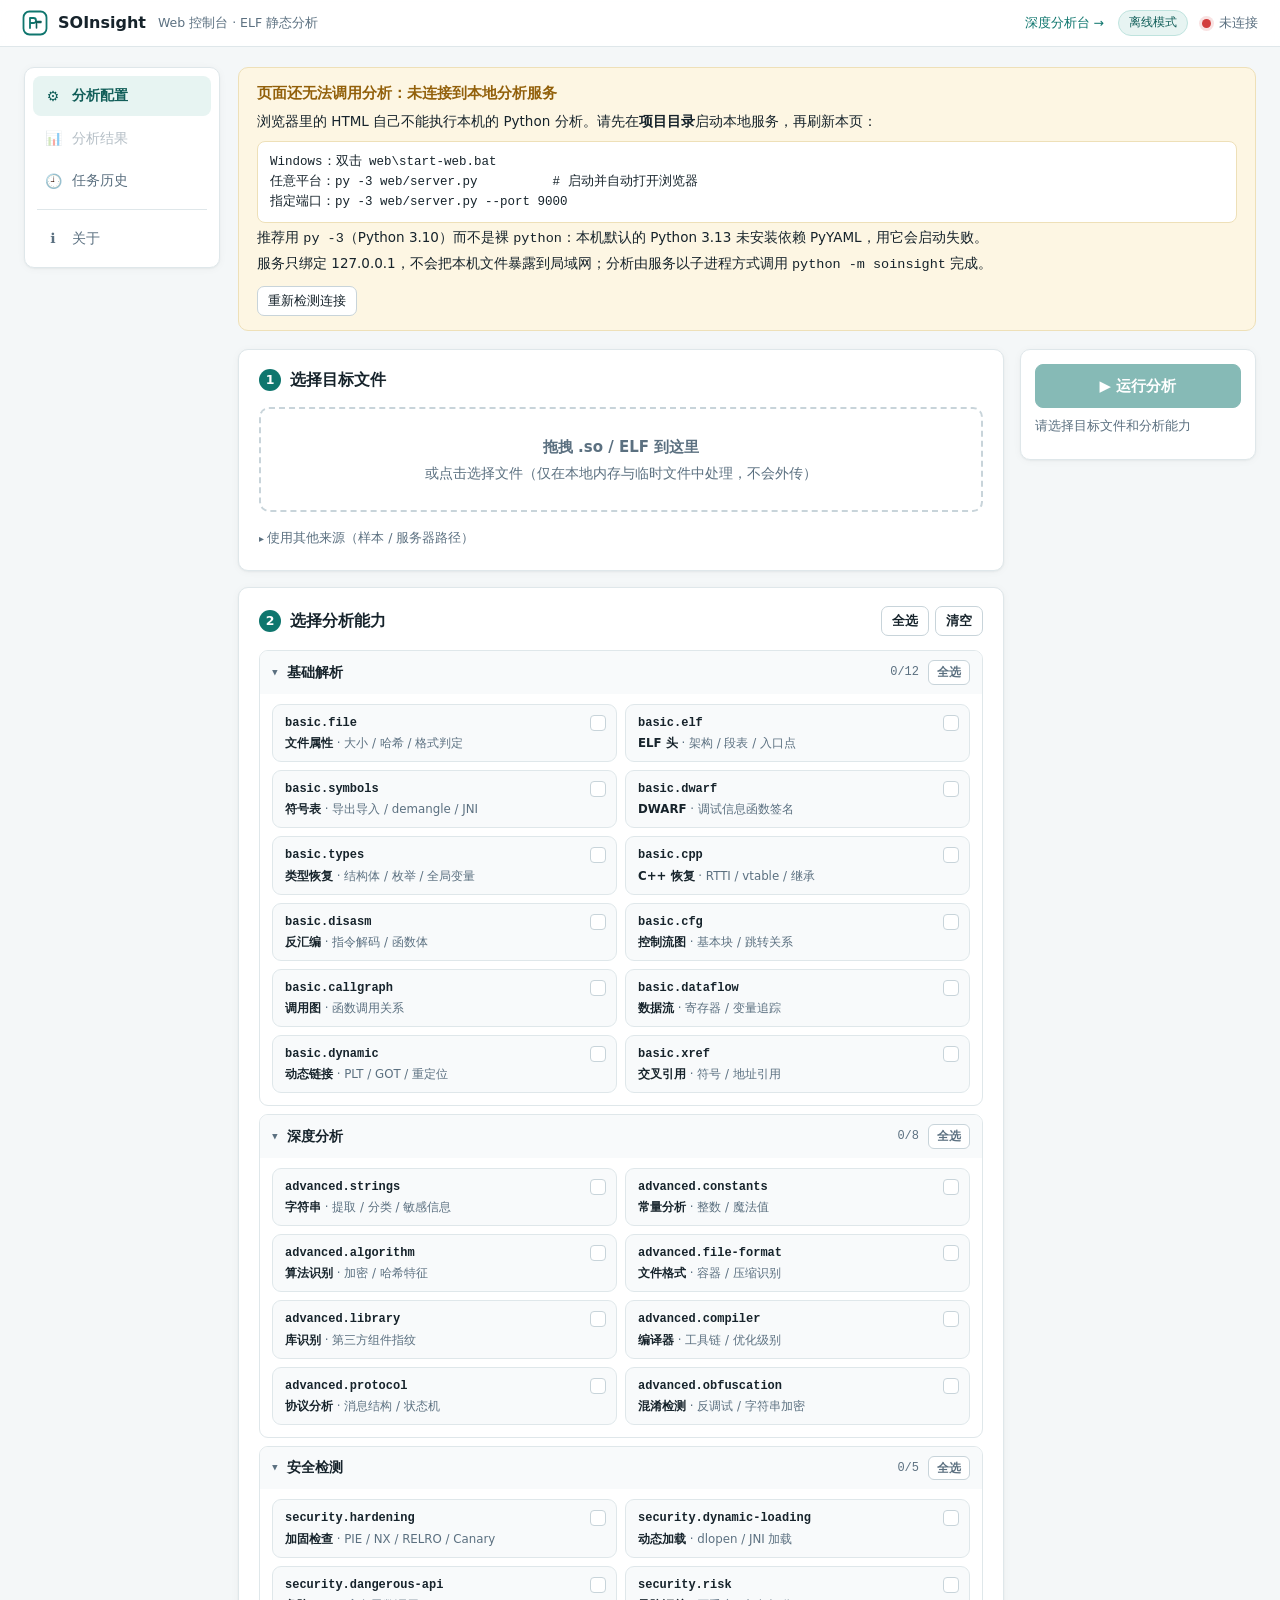
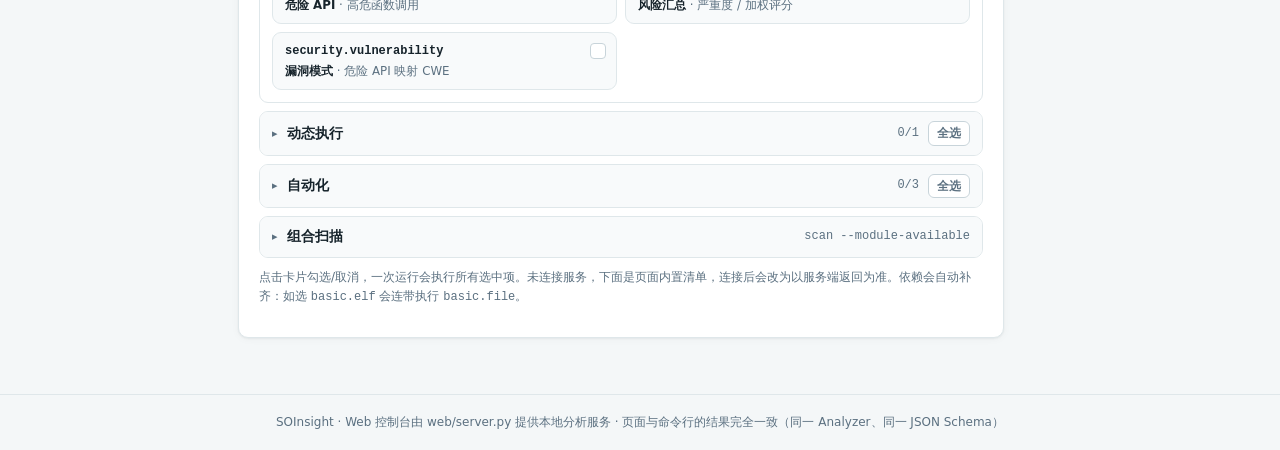
==== commit a0f438e8: "feat(web): rework the console into a full-width shell with server-side reports Server side: - Thread" ====
--- a/web/index.html
+++ b/web/index.html
@@ -64,7 +64,60 @@
   .dot.ok { background: #22a35b; box-shadow: 0 0 0 3px rgba(34,163,91,.15); }
   .dot.bad { background: #d23c3c; box-shadow: 0 0 0 3px rgba(210,60,60,.15); }
 
-  main { max-width: 1100px; margin: 0 auto; padding: 22px 20px 60px; }
+  /* ---------- app shell：侧栏 + 舞台 ---------- */
+  /* 全屏布局：不再限制 max-width，宽屏下内容区随视口拉伸。
+     只在超大屏给一个上限，避免单行过长难读。 */
+  .shell {
+    display: grid; grid-template-columns: 196px minmax(0, 1fr);
+    gap: 18px; align-items: start;
+    width: 100%; margin: 0; padding: 20px 24px 56px;
+  }
+  @media (min-width: 2200px) {
+    .shell { max-width: 2200px; margin: 0 auto; }
+  }
+  .sidenav {
+    position: sticky; top: 66px;
+    display: flex; flex-direction: column; gap: 2px;
+    background: var(--surface); border: 1px solid var(--border);
+    border-radius: var(--radius); box-shadow: var(--shadow); padding: 8px;
+  }
+  .nav-item {
+    display: flex; align-items: center; gap: 10px; width: 100%;
+    padding: 9px 11px; border: none; border-radius: 8px;
+    background: transparent; color: var(--muted);
+    font: inherit; font-size: 13.5px; text-align: left; cursor: pointer;
+    transition: background .12s, color .12s;
+  }
+  .nav-item:hover:not(:disabled) { background: var(--surface-2); color: var(--text); }
+  .nav-item.active { background: var(--accent-soft); color: var(--accent-strong); font-weight: 650; }
+  .nav-item:disabled { opacity: .45; cursor: default; }
+  .nav-ico { width: 18px; text-align: center; flex: none; font-size: 14px; }
+  .nav-text { flex: 1; min-width: 0; }
+  .nav-badge {
+    flex: none; min-width: 18px; padding: 0 5px; border-radius: 999px;
+    background: var(--accent); color: #fff; font-size: 11px; font-weight: 700;
+    text-align: center; line-height: 18px;
+  }
+  .nav-sep { height: 1px; background: var(--border); margin: 6px 4px; }
+
+  .stage { min-width: 0; }
+  .view { display: none; }
+  .view.active { display: block; animation: view-in .16s ease; }
+  @keyframes view-in { from { opacity: 0; transform: translateY(4px); } to { opacity: 1; transform: none; } }
+  .topbar-spacer { flex: 1; }
+  .topbar-link { font-size: 12.5px; white-space: nowrap; text-decoration: none; }
+  .topbar-link:hover { text-decoration: underline; }
+
+  /* 窄屏：侧栏变成顶部横向条 */
+  @media (max-width: 860px) {
+    .shell { grid-template-columns: 1fr; }
+    .sidenav {
+      position: static; flex-direction: row; flex-wrap: wrap;
+    }
+    .nav-item { width: auto; flex: 1 1 auto; }
+    .nav-text { flex: none; }
+    .nav-sep { display: none; }
+  }
 
   /* ---------- offline banner ---------- */
   #banner {
@@ -130,18 +183,17 @@
   }
   .row > input:focus, .row > select:focus { outline: 2px solid var(--accent-border); border-color: var(--accent); }
   #target-chip {
-    display: none; margin-top: 14px; padding: 10px 14px; border-radius: 8px;
+    margin-top: 12px; padding: 10px 14px; border-radius: 8px;
     background: var(--accent-soft); border: 1px solid var(--accent-border);
     font-size: 13.5px; align-items: center; gap: 10px; flex-wrap: wrap;
   }
-  #target-chip.show { display: flex; }
+  #target-chip[hidden] { display: none; }
+  #target-chip:not([hidden]) { display: flex; }
   #target-chip .name { font-weight: 600; font-family: var(--mono); font-size: 13px; word-break: break-all; }
   #target-chip .meta { color: var(--muted); font-size: 12.5px; }
   #target-chip .clear { margin-left: auto; }
 
   /* ---------- capability cards ---------- */
-  #capability-grid { display: grid; grid-template-columns: 1fr 1fr; gap: 8px; }
-  @media (max-width: 560px) { #capability-grid { grid-template-columns: 1fr; } }
   .cap-card {
     position: relative;
     border: 1px solid var(--border); border-radius: 9px; padding: 9px 34px 9px 12px;
@@ -157,21 +209,122 @@
     font-size: 11px; font-weight: 700; line-height: 1;
   }
   .cap-card.selected .check { border-color: var(--accent); background: var(--accent); color: #fff; }
-  .cap-card .t { font-weight: 600; font-size: 13.5px; display: flex; align-items: center; gap: 7px; }
-  .cap-card .t .cmd { font-family: var(--mono); font-size: 11px; color: var(--muted); font-weight: 400; }
-  .cap-card .d { font-size: 12px; color: var(--muted); margin-top: 2px; line-height: 1.45; }
+  /* 主行 = 英文能力 id（等宽，便于和服务端 JSON / CLI 对照） */
+  .cap-card .t { font-size: 12.5px; display: flex; align-items: center; gap: 7px; }
+  .cap-card .t .cmd { font-family: var(--mono); font-size: 12px; color: var(--text); font-weight: 600; }
+  .cap-card.selected .t .cmd { color: var(--accent-strong); }
+  /* 副行 = 中文名 + 简短说明 */
+  .cap-card .d { font-size: 11.8px; color: var(--muted); margin-top: 2px; line-height: 1.45; }
+  .cap-card .d b { color: var(--text); font-weight: 600; }
   .cap-card.scan .t { color: var(--accent-strong); }
   .cap-actions { margin-left: auto; display: flex; gap: 6px; }
   .hint { font-size: 12px; color: var(--muted); margin-top: 10px; }
 
+  /* ---------- capability groups ---------- */
+  .cap-group { border: 1px solid var(--border); border-radius: 9px; margin-bottom: 8px; overflow: hidden; }
+  .cap-group > summary {
+    display: flex; align-items: center; gap: 9px; padding: 9px 12px;
+    background: var(--surface-2); cursor: pointer; user-select: none;
+    font-size: 13.5px; font-weight: 600; list-style: none;
+  }
+  .cap-group > summary::-webkit-details-marker { display: none; }
+  .cap-group > summary::before {
+    content: "▸"; color: var(--muted); font-size: 11px; flex: none;
+    transition: transform .15s;
+  }
+  .cap-group[open] > summary::before { transform: rotate(90deg); }
+  .cap-group > summary:hover { background: var(--accent-soft); }
+  .cap-group .g-name { flex: 1; min-width: 0; }
+  .cap-group .g-count { font-size: 12px; color: var(--muted); font-weight: 400; font-family: var(--mono); }
+  .cap-group .g-all {
+    flex: none; padding: 2px 8px; font-size: 11.5px; border-radius: 6px;
+    border: 1px solid var(--border-strong); background: #fff; color: var(--muted); cursor: pointer;
+  }
+  .cap-group .g-all:hover { border-color: var(--accent); color: var(--accent-strong); }
+  .cap-group .g-body {
+    display: grid; grid-template-columns: 1fr 1fr; gap: 8px; padding: 10px 12px 12px;
+  }
+  @media (max-width: 620px) { .cap-group .g-body { grid-template-columns: 1fr; } }
+
+  /* ---------- more sources (折叠的样本/路径) ---------- */
+  .more-src { margin-top: 12px; }
+  .more-src > summary {
+    font-size: 12.5px; color: var(--muted); cursor: pointer; user-select: none;
+    padding: 4px 0; list-style: none;
+  }
+  .more-src > summary::-webkit-details-marker { display: none; }
+  .more-src > summary::before { content: "▸ "; font-size: 10px; }
+  .more-src[open] > summary::before { content: "▾ "; }
+  .more-src > summary:hover { color: var(--accent-strong); }
+  .more-src .or { margin: 10px 0 8px; }
+
+  /* ---------- progress card ---------- */
+  #progress-card {
+    background: var(--surface); border: 1px solid var(--accent-border);
+    border-radius: var(--radius); box-shadow: var(--shadow);
+    padding: 14px 18px; margin-bottom: 14px;
+  }
+  #progress-card .pc-head { display: flex; align-items: center; gap: 10px; }
+  #progress-card .pc-title { font-weight: 650; font-size: 14px; flex: 1; min-width: 0; }
+  #progress-card .pc-target {
+    font-family: var(--mono); font-size: 12.5px; color: var(--muted);
+    margin-top: 6px; word-break: break-all;
+  }
+  #progress-card .pc-meta {
+    display: flex; gap: 14px; flex-wrap: wrap; margin-top: 6px;
+    font-size: 12.5px; color: var(--muted); font-family: var(--mono);
+  }
+
+  /* ---------- history ---------- */
+  .history-item {
+    display: flex; align-items: center; gap: 12px; flex-wrap: wrap;
+    padding: 11px 13px; border: 1px solid var(--border); border-radius: 9px;
+    margin-bottom: 8px; background: var(--surface-2);
+  }
+  .history-item:hover { border-color: var(--accent-border); }
+  .history-item .h-main { flex: 1; min-width: 0; }
+  .history-item .h-name { font-family: var(--mono); font-size: 13px; font-weight: 600; word-break: break-all; }
+  .history-item .h-meta { font-size: 12px; color: var(--muted); margin-top: 3px; }
+  .history-item .h-acts { display: flex; gap: 6px; flex: none; }
+
+  /* ---------- compare table ---------- */
+  #compare-box { margin-bottom: 14px; }
+  .cmp-table { width: 100%; border-collapse: collapse; font-size: 13px; }
+  .cmp-table th, .cmp-table td {
+    text-align: left; padding: 7px 10px; border-bottom: 1px solid var(--border);
+  }
+  .cmp-table th { font-size: 12px; color: var(--muted); font-weight: 600; }
+  .cmp-table td.mono { font-family: var(--mono); font-size: 12.5px; }
+  .chip.sev-critical { background: var(--sev-critical-bg); color: var(--sev-critical); border-color: var(--sev-critical-border); }
+  .chip.sev-high { background: var(--sev-high-bg); color: var(--sev-high); border-color: var(--sev-high-border); }
+  .chip.sev-medium { background: var(--sev-medium-bg); color: var(--sev-medium); border-color: var(--sev-medium-border); }
+  .chip.sev-low { background: var(--sev-low-bg); color: var(--sev-low); border-color: var(--sev-low-border); }
+
+  /* ---------- config layout：左配置 + 右运行栏 ---------- */
+  .config-layout {
+    display: grid; grid-template-columns: minmax(0, 1fr) 236px;
+    gap: 16px; align-items: start;
+  }
+  .config-main { min-width: 0; display: flex; flex-direction: column; gap: 16px; }
+  .run-rail {
+    position: sticky; top: 66px;
+    display: flex; flex-direction: column; gap: 10px;
+  }
+  @media (max-width: 980px) {
+    /* 窄屏：运行栏回到配置区下方，避免右侧过窄 */
+    .config-layout { grid-template-columns: 1fr; }
+    .run-rail { position: static; }
+  }
+
   /* ---------- run bar ---------- */
   .run-bar {
-    display: flex; align-items: center; gap: 14px; flex-wrap: wrap;
-    margin: 18px 0 14px; padding: 13px 16px;
+    display: flex; flex-direction: column; align-items: stretch; gap: 9px;
+    padding: 14px;
     background: var(--surface); border: 1px solid var(--border); border-radius: var(--radius);
     box-shadow: var(--shadow);
   }
-  #run-status { font-size: 13px; color: var(--muted); }
+  .run-bar .primary { width: 100%; justify-content: center; margin-top: 0; }
+  #run-status { font-size: 12.5px; color: var(--muted); line-height: 1.5; }
   #elapsed { font-family: var(--mono); font-size: 12.5px; color: var(--muted); }
   .spinner {
     width: 15px; height: 15px; border: 2px solid var(--accent-border);
@@ -203,48 +356,99 @@
     background: var(--surface); border: 1px dashed var(--border-strong); border-radius: var(--radius);
     padding: 42px 20px; text-align: center; color: var(--muted); font-size: 13.5px;
   }
-
-  /* ---------- result tabs ---------- */
-  .tabs-wrap { display: flex; align-items: stretch; }
-  .tab-nav {
-    flex: none; width: 30px; padding: 0;
-    display: inline-flex; align-items: center; justify-content: center;
-    background: var(--surface); color: var(--muted); font-size: 17px; line-height: 1;
-  }
-  .tab-nav:hover:not(:disabled) { background: var(--accent-soft); color: var(--accent-strong); }
-  .tab-nav:disabled { opacity: .35; cursor: default; }
-  #tab-prev { border-radius: var(--radius) 0 0 0; border-right: none !important; }
-  #tab-next { border-radius: 0 var(--radius) 0 0; border-left: none !important; }
+  /* hidden 必须能压过上面的 display：作者样式里的 display 会覆盖 UA 的
+     [hidden] { display: none }，没有结果时 result-body 会继续占位，
+     空的 tab 侧栏就和 empty-state 同时出现在页面上。 */
+  #empty-state[hidden] { display: none; }
+  #result-body[hidden] { display: none; }
+  .es-title { font-weight: 650; font-size: 14px; color: var(--text); margin-bottom: 5px; }
+  .es-hint { font-size: 12.8px; line-height: 1.65; }
+  .es-back { margin-top: 14px; }
+  /* 失败 / 取消时复用同一块区域，换个边框色即可，不必再引入第二套空态 */
+  #empty-state.es-error { border-style: solid; border-color: var(--fail-border); background: var(--fail-bg); }
+  #empty-state.es-error .es-title { color: var(--fail); }
+  #empty-state.es-notice { border-style: solid; border-color: var(--info-border); background: var(--info-bg); }
+  #empty-state.es-notice .es-title { color: var(--info); }
+
+  /* ---------- result tabs（竖排侧栏） ---------- */
+  #result-body { display: flex; flex-direction: column; }
+  .result-layout { display: flex; align-items: flex-start; gap: 0; }
+  .tabs-wrap {
+    position: sticky; top: 12px;
+    flex: none; width: 232px;
+    /* 31 个 tab 铺开会远超视口：限高后由 .tabs 内部滚动，
+       否则侧栏会被面板撑高、tab 随页面一起滚走。 */
+    max-height: calc(100vh - 24px);
+    display: flex; flex-direction: column; align-items: stretch;
+    background: var(--surface); border: 1px solid var(--border);
+    border-radius: var(--radius) 0 0 var(--radius); border-right: none;
+  }
   .tabs {
-    flex: 1; min-width: 0;
-    display: flex; gap: 2px; overflow-x: auto; padding: 6px 8px 0;
-    background: var(--surface); border: 1px solid var(--border); border-bottom: none;
+    flex: 1; min-height: 0;
+    display: flex; flex-direction: column; gap: 2px;
+    overflow-y: auto; overflow-x: hidden; padding: 6px;
     scrollbar-width: thin;
   }
   .tab {
     border: none !important; background: transparent; color: var(--muted);
-    font-size: 13px; padding: 9px 14px; border-radius: 8px 8px 0 0;
-    border-bottom: 2px solid transparent !important; margin-bottom: -1px;
-    display: inline-flex; align-items: center; gap: 7px; white-space: nowrap;
+    font-size: 13px; padding: 9px 11px; border-radius: 8px;
+    border-left: 2px solid transparent !important;
+    display: flex; align-items: center; gap: 7px; white-space: nowrap;
+    text-align: left; width: 100%; min-width: 0;
   }
   .tab:hover:not(:disabled) { background: var(--surface-2); color: var(--text); }
   .tab.active {
     background: var(--accent-soft); color: var(--accent-strong); font-weight: 650;
-    border-bottom-color: var(--accent) !important;
-  }
-  .tab .id { font-family: var(--mono); font-size: 12px; }
+    border-left-color: var(--accent) !important;
+  }
+  .tab .id { font-family: var(--mono); font-size: 12px; opacity: .75; }
+  /* 竖排侧栏宽度有限：id 收起（title 悬浮仍可见），中文名过长时省略 */
+  .tab .label { min-width: 0; overflow: hidden; text-overflow: ellipsis; }
+  .tab .id { display: none; }
+  /* 单分析耗时跟在 tab 右侧：右侧面板因此只放分析结果本身 */
+  .tab .dur {
+    flex: none; margin-left: auto; padding-left: 4px;
+    font-family: var(--mono); font-size: 11px; color: var(--muted);
+    font-variant-numeric: tabular-nums;
+  }
+  .tab.active .dur { color: var(--accent-strong); }
   .tab .st { width: 7px; height: 7px; border-radius: 50%; flex: none; background: #c3ccd2; }
   .tab .st.ok { background: #22a35b; }
   .tab .st.warn { background: #d98b0a; }
   .tab .st.fail { background: #d23c3c; }
   .tab .st.info { background: #7b8b98; }
   .tab-panels {
-    background: var(--surface); border: 1px solid var(--border); border-top: none;
-    border-radius: 0 0 var(--radius) var(--radius); box-shadow: var(--shadow);
-    padding: 16px; margin-bottom: 14px;
+    flex: 1; min-width: 0;
+    background: var(--surface); border: 1px solid var(--border);
+    border-radius: 0 var(--radius) var(--radius) 0; box-shadow: var(--shadow);
+    padding: 16px;
   }
   .tab-panel { display: none; }
   .tab-panel.active { display: block; }
+  /* 窄屏：竖排侧栏会让内容区过窄，退回水平 tab 条 */
+  @media (max-width: 860px) {
+    .result-layout { display: block; }
+    .tabs-wrap {
+      position: static; max-height: none;
+      width: auto; flex-direction: row; align-items: stretch;
+      border-radius: var(--radius) var(--radius) 0 0; border-right: 1px solid var(--border);
+      border-bottom: none;
+    }
+    .tabs {
+      flex-direction: row; overflow-x: auto; overflow-y: hidden;
+      border-bottom: 1px solid var(--border);
+    }
+    .tab {
+      flex: none; width: auto; border-radius: 8px 8px 0 0; text-align: center;
+      border-left: none !important; border-bottom: 2px solid transparent !important;
+      margin-bottom: -1px;
+    }
+    /* 水平条下耗时独占一行会显空：跟在标签后面即可 */
+    .tab .dur { margin-left: 6px; }
+    .tab .id { display: inline; }
+    .tab.active { border-left: none !important; border-bottom-color: var(--accent) !important; }
+    .tab-panels { border-radius: 0 0 var(--radius) var(--radius); }
+  }
   .panel-head { display: flex; align-items: center; gap: 9px; flex-wrap: wrap; margin-bottom: 12px; }
   .panel-head b { font-size: 13.8px; }
   .panel-head .cap-id { font-family: var(--mono); font-size: 12px; color: var(--muted); }
@@ -259,7 +463,21 @@
   .result-meta .cmd {
     font-family: var(--mono); font-size: 12px; color: var(--text);
     background: var(--surface-2); border: 1px solid var(--border);
-    padding: 3px 8px; border-radius: 6px; max-width: 100%; overflow-x: auto; white-space: nowrap;
+    padding: 3px 8px; border-radius: 6px;
+    /* 等价命令长命令可达数百字符：允许换行，只在逗号处断，避免撑破卡片 */
+    white-space: pre-wrap; word-break: break-all; max-width: 100%; flex: 1 1 420px; min-width: 0;
+  }
+  .result-meta .meta-line {
+    display: flex; align-items: baseline; gap: 8px; flex-wrap: wrap; width: 100%;
+  }
+  .result-meta .meta-label { flex: none; color: var(--muted); }
+  .result-meta .sha-line {
+    width: 100%; display: flex; align-items: baseline; gap: 8px; flex-wrap: wrap;
+    padding-top: 8px; margin-top: 2px; border-top: 1px dashed var(--border);
+  }
+  .result-meta .sha-line code {
+    font-family: var(--mono); font-size: 12px; color: var(--text);
+    word-break: break-all; flex: 1 1 320px; min-width: 0;
   }
   .chip {
     display: inline-flex; align-items: center; gap: 5px; font-size: 12px; font-weight: 600;
@@ -286,20 +504,67 @@
   .text-block { margin-top: 12px; border: 1px solid var(--border); border-radius: 9px; background: var(--surface-2); }
   .text-block > summary {
     cursor: pointer; padding: 8px 12px; font-size: 12px; font-weight: 700; color: var(--muted);
-    font-family: var(--mono); letter-spacing: .03em; user-select: none;
-  }
-  .text-block > summary:hover { color: var(--fg); }
+    letter-spacing: .03em; user-select: none;
+    display: flex; align-items: center; gap: 7px;
+  }
+  .text-block > summary::before { content: "▾"; font-size: 9px; }
+  .text-block:not([open]) > summary::before { content: "▸"; }
+  .text-block > summary:hover { color: var(--accent-strong); }
+  .text-block > summary .len { font-weight: 400; color: var(--muted); font-family: var(--mono); font-size: 11px; }
   .text-pre {
     margin: 0; padding: 10px 12px; border-top: 1px solid var(--border);
     font-family: var(--mono); font-size: 12px; line-height: 1.55; white-space: pre-wrap;
     word-break: break-word; max-height: 480px; overflow: auto; color: var(--fg);
   }
 
-  .kv { display: grid; grid-template-columns: repeat(auto-fill, minmax(210px, 1fr)); gap: 8px 18px; }
-  .kv .k { font-size: 12px; color: var(--muted); }
+  /* 单列布局：字段名固定宽度在左，值占满剩余宽度，长值也能整行读完 */
+  .kv { display: grid; grid-template-columns: 1fr; gap: 0; border: 1px solid var(--border); border-radius: 9px; overflow: hidden; }
+  .kv > div {
+    display: grid; grid-template-columns: minmax(96px, 168px) minmax(0, 1fr);
+    gap: 14px; align-items: baseline; padding: 7px 12px;
+    border-bottom: 1px solid var(--border); background: var(--surface);
+  }
+  .kv > div:last-child { border-bottom: none; }
+  .kv > div:nth-child(even) { background: var(--surface-2); }
+  .kv .k { font-size: 12.5px; color: var(--muted); }
   .kv .v { font-size: 13.5px; font-weight: 600; word-break: break-all; }
   .kv .v.mono { font-family: var(--mono); font-weight: 500; font-size: 12.5px; }
   .kv .v.small { font-size: 12px; font-weight: 500; }
+  /* 可解析成 JSON 的值给缩进格式：比单行 JSON.stringify 易读得多 */
+  .kv .v .v-json {
+    margin: 0; padding: 5px 10px; max-width: 100%;
+    background: var(--surface-2); border: 1px solid var(--border); border-radius: 7px;
+    font-family: var(--mono); font-size: 11.5px; line-height: 1.5; font-weight: 400;
+    white-space: pre; overflow-x: auto; color: var(--text);
+  }
+  /* 超过 KV_MAX_ROWS 行：只露出前 10 行，其余在块内滚动，表格高度保持稳定。
+     box-sizing 是 border-box，max-height 含 padding 与 border；Chrome 的
+     clientHeight 还会再扣掉滚动条宽度，所以按"内容 10 行 + padding + border +
+     滚动条"取 196px，实测可见行数正好是 10。 */
+  .kv .v .v-json.is-clipped { max-height: 196px; overflow-y: auto; }
+  .kv .v .v-json.is-clipped::-webkit-scrollbar { width: 8px; height: 8px; }
+  .kv .v .v-json.is-clipped::-webkit-scrollbar-thumb {
+    background: var(--border-strong); border-radius: 4px;
+  }
+  .kv .v .v-json.is-clipped::-webkit-scrollbar-track { background: transparent; }
+  /* 超长值的摘要 + 折叠全文：避免单行几十万字符把页面撑到不可用 */
+  .kv .v .v-foldsum { font-weight: 400; color: var(--muted); }
+  .kv .v .v-foldmeta { font-family: var(--mono); font-size: 11px; color: var(--accent-strong); white-space: nowrap; }
+  .v-fold { margin-top: 5px; }
+  .v-fold > summary {
+    font-size: 11.5px; color: var(--accent); cursor: pointer; user-select: none;
+    display: inline-block; padding: 1px 0; list-style: none;
+  }
+  .v-fold > summary::-webkit-details-marker { display: none; }
+  .v-fold > summary::before { content: "▸ "; font-size: 9px; }
+  .v-fold[open] > summary::before { content: "▾ "; }
+  .v-fold > summary:hover { text-decoration: underline; }
+  .v-foldpre {
+    margin: 6px 0 0; padding: 9px 11px; max-height: 420px; overflow: auto;
+    background: var(--surface-2); border: 1px solid var(--border); border-radius: 8px;
+    font-family: var(--mono); font-size: 11.5px; line-height: 1.5;
+    white-space: pre-wrap; word-break: break-all;
+  }
 
   .fact-row { display: flex; gap: 8px; flex-wrap: wrap; margin-top: 12px; }
 
@@ -403,6 +668,18 @@
     background: var(--surface-2);
     border: 1px solid var(--border); border-radius: 9px;
   }
+  #panel-raw .raw-actions { flex-wrap: wrap; }
+  /* 结果文件路径卡片：不再内联渲染 JSON，只给出落盘路径与下载入口 */
+  #panel-raw .raw-path {
+    margin-top: 12px; padding: 14px 16px;
+    background: var(--surface-2); border: 1px solid var(--border); border-radius: 9px;
+  }
+  #panel-raw .raw-path-k { font-size: 12px; color: var(--muted); }
+  #panel-raw .raw-path-v {
+    font-size: 13.5px; font-weight: 600; margin-top: 4px;
+    word-break: break-all; line-height: 1.5;
+  }
+  #panel-raw .raw-path-meta { font-size: 12px; color: var(--muted); margin-top: 7px; }
 
   .note {
     font-size: 12.8px; color: var(--muted); background: var(--surface-2);
@@ -470,7 +747,8 @@
     </svg>
     SOInsight <span class="sub">Web 控制台 · ELF 静态分析</span>
   </div>
-  <a href="/so-scan.html" style="font-size:12.5px;white-space:nowrap">深度分析台 →</a>
+  <span class="topbar-spacer"></span>
+  <a href="/so-scan.html" class="topbar-link">深度分析台 →</a>
   <span class="badge" id="version-badge">加载中…</span>
   <div class="health">
     <span class="dot" id="health-dot"></span>
@@ -478,158 +756,227 @@
   </div>
 </header>
 
-<main>
-  <div id="banner">
-    <h3>页面还无法调用分析：未连接到本地分析服务</h3>
-    <p>浏览器里的 HTML 自己不能执行本机的 Python 分析。请先在<strong>项目目录</strong>启动本地服务，再刷新本页：</p>
-    <pre>Windows：双击 web\start-web.bat
+<div class="shell">
+  <!-- 左侧导航 -->
+  <nav class="sidenav" id="sidenav">
+    <button class="nav-item active" data-view="config" type="button">
+      <span class="nav-ico" aria-hidden="true">⚙</span>
+      <span class="nav-text">分析配置</span>
+    </button>
+    <button class="nav-item" data-view="results" type="button" id="nav-results" disabled>
+      <span class="nav-ico" aria-hidden="true">📊</span>
+      <span class="nav-text">分析结果</span>
+      <span class="nav-badge" id="results-badge" hidden>0</span>
+    </button>
+    <button class="nav-item" data-view="history" type="button">
+      <span class="nav-ico" aria-hidden="true">🕘</span>
+      <span class="nav-text">任务历史</span>
+      <span class="nav-badge" id="history-badge" hidden>0</span>
+    </button>
+    <div class="nav-sep"></div>
+    <button class="nav-item" data-view="about" type="button">
+      <span class="nav-ico" aria-hidden="true">ℹ</span>
+      <span class="nav-text">关于</span>
+    </button>
+  </nav>
+
+  <!-- 右侧内容 -->
+  <div class="stage">
+
+    <!-- ===== 视图：配置 ===== -->
+    <section class="view active" data-view="config">
+      <div id="banner">
+        <h3>页面还无法调用分析：未连接到本地分析服务</h3>
+        <p>浏览器里的 HTML 自己不能执行本机的 Python 分析。请先在<strong>项目目录</strong>启动本地服务，再刷新本页：</p>
+        <pre>Windows：双击 web\start-web.bat
 任意平台：py -3 web/server.py          # 启动并自动打开浏览器
 指定端口：py -3 web/server.py --port 9000</pre>
-    <p>推荐用 <code>py -3</code>（Python 3.10）而不是裸 <code>python</code>：本机默认的 Python 3.13 未安装依赖 PyYAML，用它会启动失败。</p>
-    <p>服务只绑定 127.0.0.1，不会把本机文件暴露到局域网；分析由服务以子进程方式调用 <code>python -m soinsight</code> 完成。</p>
-    <div class="actions">
-      <button class="small" id="retry-health">重新检测连接</button>
-    </div>
-  </div>
-
-  <section class="workbench">
-    <div class="grid-2">
-      <div class="panel">
-        <h2><span class="step">1</span>选择目标文件</h2>
-        <div id="dropzone" title="点击选择 .so 文件">
-          <span class="big">拖拽 .so / ELF 到这里</span>
-          或点击选择文件（仅在本地内存与临时文件中处理，不会外传）
-        </div>
-        <input type="file" id="file-input" accept=".so,.elf,.o,.dylib,.bin" hidden>
-        <div class="or">或使用服务器上的文件</div>
-        <div class="row">
-          <select id="sample-select" aria-label="验证样本"><option value="">— 加载样本中… —</option></select>
-          <button class="small" id="use-sample">使用样本</button>
-        </div>
-        <div class="row">
-          <input id="path-input" placeholder="服务器绝对路径，如 E:\libs\libfoo.so" spellcheck="false">
-          <button class="small" id="use-path">使用路径</button>
-        </div>
-        <div id="target-chip">
-          <span class="name" id="chip-name"></span>
-          <span class="meta" id="chip-meta"></span>
-          <button class="small clear" id="chip-clear">移除</button>
+        <p>推荐用 <code>py -3</code>（Python 3.10）而不是裸 <code>python</code>：本机默认的 Python 3.13 未安装依赖 PyYAML，用它会启动失败。</p>
+        <p>服务只绑定 127.0.0.1，不会把本机文件暴露到局域网；分析由服务以子进程方式调用 <code>python -m soinsight</code> 完成。</p>
+        <div class="actions">
+          <button class="small" id="retry-health">重新检测连接</button>
         </div>
       </div>
 
+      <div class="config-layout">
+        <div class="config-main">
+          <div class="panel">
+            <h2><span class="step">1</span>选择目标文件</h2>
+            <div id="dropzone" title="点击选择 .so 文件">
+              <span class="big">拖拽 .so / ELF 到这里</span>
+              或点击选择文件（仅在本地内存与临时文件中处理，不会外传）
+            </div>
+            <input type="file" id="file-input" accept=".so,.elf,.o,.dylib,.bin" hidden>
+            <div id="target-chip" hidden>
+              <span class="tc-ico" aria-hidden="true">📄</span>
+              <span class="name" id="chip-name"></span>
+              <span class="meta" id="chip-meta"></span>
+              <button class="small clear" id="chip-clear">移除</button>
+            </div>
+            <details class="more-src">
+              <summary>使用其他来源（样本 / 服务器路径）</summary>
+              <div class="or">或使用服务器上的文件</div>
+              <div class="row">
+                <select id="sample-select" aria-label="验证样本"><option value="">— 加载样本中… —</option></select>
+                <button class="small" id="use-sample">使用样本</button>
+              </div>
+              <div class="row">
+                <input id="path-input" placeholder="服务器绝对路径，如 E:\libs\libfoo.so" spellcheck="false">
+                <button class="small" id="use-path">使用路径</button>
+              </div>
+            </details>
+          </div>
+
+          <div class="panel">
+            <h2><span class="step">2</span>选择分析能力
+              <span class="cap-actions">
+                <button class="small" id="cap-all" type="button">全选</button>
+                <button class="small" id="cap-none" type="button">清空</button>
+              </span>
+            </h2>
+            <div id="capability-groups"></div>
+            <p class="hint">点击卡片勾选/取消，一次运行会执行所有选中项。<span id="cap-count">正在获取可用分析器…</span>依赖会自动补齐：如选 <code>basic.elf</code> 会连带执行 <code>basic.file</code>。</p>
+          </div>
+        </div>
+
+        <aside class="run-rail">
+          <div class="run-bar">
+            <button class="primary" id="run-btn" disabled>
+              <span class="spinner" id="run-spinner"></span><span id="run-label">▶ 运行分析</span>
+            </button>
+            <button class="small" id="cancel-btn" type="button" hidden>■ 停止分析</button>
+            <span id="run-status">请选择目标文件和分析能力</span>
+            <span id="elapsed"></span>
+          </div>
+          <div id="error-box"></div>
+        </aside>
+      </div>
+    </section>
+
+    <!-- ===== 视图：结果 ===== -->
+    <section class="view" data-view="results">
+      <div id="progress-card" hidden>
+        <div class="pc-head">
+          <span class="spinner on" id="pc-spinner"></span>
+          <span class="pc-title" id="pc-title">正在分析…</span>
+          <button class="small" id="pc-cancel" type="button">■ 停止</button>
+        </div>
+        <div class="pc-target" id="pc-target"></div>
+        <div class="pc-meta">
+          <span id="pc-elapsed">已用 0.0 s</span>
+          <span id="pc-stage"></span>
+        </div>
+      </div>
+
+      <section id="results">
+        <div id="empty-state">
+          <div class="es-title">还没有分析结果</div>
+          <div class="es-hint">在「分析配置」里选择目标文件和分析能力，点击运行分析后会自动跳转到这里。</div>
+          <div class="es-back"><button class="small" type="button" data-back-config>返回分析配置</button></div>
+        </div>
+        <div id="result-body" hidden>
+          <div class="result-meta" id="result-meta"></div>
+          <div class="result-layout">
+            <div class="tabs-wrap">
+              <div class="tabs" id="result-tabs" role="tablist"></div>
+            </div>
+            <div class="tab-panels" id="result-panels">
+              <div class="tab-panel" id="panel-summary" data-tab="summary">
+                <div class="section-title" style="margin-top:0">本次运行</div>
+                <div class="fact-row" id="summary-status" style="margin-top:0"></div>
+                <div id="findings-section"></div>
+                <div id="diagnostics-section"></div>
+              </div>
+              <div class="tab-panel" id="panel-raw" data-tab="raw">
+                <div class="raw-actions">
+                  <button class="small" id="download-json" type="button">下载 JSON</button>
+                  <button class="small" id="download-findings" type="button">导出发现项 CSV</button>
+                </div>
+                <div id="raw-info"></div>
+              </div>
+            </div>
+          </div>
+        </div>
+      </section>
+    </section>
+
+    <!-- ===== 视图：历史 ===== -->
+    <section class="view" data-view="history">
+      <div id="compare-box" hidden></div>
       <div class="panel">
-        <h2><span class="step">2</span>选择分析能力
-          <span class="cap-actions">
-            <button class="small" id="cap-all" type="button">全选</button>
-            <button class="small" id="cap-none" type="button">清空</button>
-          </span>
-        </h2>
-        <div id="capability-grid"></div>
-        <p class="hint">可多选：点击卡片勾选/取消，一次运行会执行所有选中项。<span id="cap-count">正在获取可用分析器…</span>依赖会自动补齐：如选 <code>basic.elf</code> 会连带执行 <code>basic.file</code>。</p>
-      </div>
-    </div>
-
-    <div class="run-bar">
-      <button class="primary" id="run-btn" disabled>
-        <span class="spinner" id="run-spinner"></span><span id="run-label">▶ 运行分析</span>
-      </button>
-      <button class="small" id="cancel-btn" type="button" hidden>■ 停止分析</button>
-      <span id="run-status">请选择目标文件和分析能力</span>
-      <span id="elapsed"></span>
-    </div>
-
-    <div id="error-box"></div>
-
-    <section id="results">
-      <div id="empty-state">分析结果将显示在这里。结果由本机 Python 实算，结构化 JSON 可复制、可下载。</div>
-      <div id="result-body" hidden>
-        <div class="result-meta" id="result-meta"></div>
-        <div class="tabs-wrap">
-          <button type="button" class="tab-nav" id="tab-prev" title="上一个分析结果" aria-label="上一个分析结果">‹</button>
-          <div class="tabs" id="result-tabs" role="tablist"></div>
-          <button type="button" class="tab-nav" id="tab-next" title="下一个分析结果" aria-label="下一个分析结果">›</button>
-        </div>
-        <div class="tab-panels" id="result-panels">
-          <div class="tab-panel" id="panel-summary" data-tab="summary">
-            <div class="section-title" style="margin-top:0">本次运行</div>
-            <div class="fact-row" id="summary-status" style="margin-top:0"></div>
-            <div id="findings-section"></div>
-            <div id="diagnostics-section"></div>
-          </div>
-          <div class="tab-panel" id="panel-raw" data-tab="raw">
-            <div class="raw-actions">
-              <button class="small" id="copy-json" type="button">复制 JSON</button>
-              <button class="small" id="download-json" type="button">下载 JSON</button>
-              <button class="small" id="download-findings" type="button">导出发现项 CSV</button>
-            </div>
-            <pre id="raw-json"></pre>
-          </div>
+        <h2>任务历史</h2>
+        <div id="history-list">
+          <p class="hint" style="margin:0">还没有运行过分析。</p>
         </div>
       </div>
     </section>
-  </section>
-
-  <section id="about">
-    <h2>关于 SOInsight</h2>
-    <p class="lead">模块化 ELF / Android Native 静态分析工具箱。V2 按产品能力域组织：basic（10 项）、advanced（8）、security（4）、dynamic（5）、ai（8）、automation（7），共 42 项能力。</p>
-
-    <div class="metric-row">
-      <div class="metric"><div class="n">6</div><div class="l">产品模块</div></div>
-      <div class="metric"><div class="n">42</div><div class="l">目录能力</div></div>
-      <div class="metric"><div class="n">6</div><div class="l">已实现 Analyzer</div></div>
-      <div class="metric"><div class="n">406</div><div class="l">测试通过</div></div>
-      <div class="metric"><div class="n">5</div><div class="l">输出格式</div></div>
-      <div class="metric"><div class="n">0</div><div class="l">外部解析依赖</div></div>
-    </div>
-
-    <div class="about-grid">
-      <div class="about-panel">
-        <h3>跨域分析链路（依赖由规划器自动补齐）</h3>
-        <div class="chain">
-          <span class="node">basic.file</span><span class="arrow">→</span>
-          <span class="node">basic.elf</span><span class="arrow">→</span>
-          <span class="node">security.hardening</span>
+
+    <!-- ===== 视图：关于 ===== -->
+    <section class="view" data-view="about">
+      <section id="about">
+        <h2>关于 SOInsight</h2>
+        <p class="lead">模块化 ELF / Android Native 静态分析工具箱。V2 按产品能力域组织：basic（10 项）、advanced（8）、security（4）、dynamic（5）、ai（8）、automation（7），共 42 项能力。</p>
+
+        <div class="metric-row">
+          <div class="metric"><div class="n">6</div><div class="l">产品模块</div></div>
+          <div class="metric"><div class="n">42</div><div class="l">目录能力</div></div>
+          <div class="metric"><div class="n" id="metric-analyzers">—</div><div class="l">已实现 Analyzer</div></div>
+          <div class="metric"><div class="n">828</div><div class="l">测试通过</div></div>
+          <div class="metric"><div class="n">5</div><div class="l">输出格式</div></div>
+          <div class="metric"><div class="n">0</div><div class="l">外部解析依赖</div></div>
         </div>
-        <div class="chain">
-          <span class="node">basic.file</span><span class="arrow">→</span>
-          <span class="node">basic.elf</span><span class="arrow">→</span>
-          <span class="node">basic.symbols</span><span class="arrow">→</span>
-          <span class="node">security.dangerous-api</span>
+
+        <div class="about-grid">
+          <div class="about-panel">
+            <h3>跨域分析链路（依赖由规划器自动补齐）</h3>
+            <div class="chain">
+              <span class="node">basic.file</span><span class="arrow">→</span>
+              <span class="node">basic.elf</span><span class="arrow">→</span>
+              <span class="node">security.hardening</span>
+            </div>
+            <div class="chain">
+              <span class="node">basic.file</span><span class="arrow">→</span>
+              <span class="node">basic.elf</span><span class="arrow">→</span>
+              <span class="node">basic.symbols</span><span class="arrow">→</span>
+              <span class="node">security.dangerous-api</span>
+            </div>
+            <div class="chain">
+              <span class="node">basic.file</span><span class="arrow">→</span>
+              <span class="node">basic.elf</span><span class="arrow">→</span>
+              <span class="node">basic.dwarf</span>
+            </div>
+            <h3 style="margin-top:14px">已验证事实</h3>
+            <ul class="tight">
+              <li>2943 个导出函数与 pyelftools 审计比对，0 遗漏</li>
+              <li>1895 个 C++ 符号 demangle 与参考实现 0 差异</li>
+              <li>21 个真实 Android x86 库样本（<code>in/</code>，本页"样本"即来源于此）</li>
+              <li>ELF / DWARF 解析为纯 Python 实现，不依赖 readelf / nm / objdump</li>
+            </ul>
+          </div>
+
+          <div class="about-panel">
+            <h3>两层架构</h3>
+            <div class="layer">
+              <b>产品层</b> — 42 项能力目录、Analyzer / Rule / Profile / Renderer
+              <div class="tags"><span>ModuleCatalog</span><span>AnalyzerRegistry</span><span>RuleEngine</span><span>RendererRegistry</span></div>
+            </div>
+            <div class="layer">
+              <b>技术层</b> — 依赖 DAG 规划、并发调度、运行时看门狗与缓存
+              <div class="tags"><span>DependencyPlanner</span><span>Scheduler</span><span>AnalysisRuntime</span><span>ArtifactStore</span></div>
+            </div>
+            <h3 style="margin-top:14px">Web 控制台如何工作</h3>
+            <div class="run-box">
+              <pre>py -3 web/server.py        <span style="color:#5b7080"># 启动服务并自动打开浏览器</span></pre>
+              <pre class="last">soinsight scan TARGET --enable basic.elf,basic.symbols --format json   <span style="color:#5b7080"># 页面每次运行等价于这条 CLI</span></pre>
+            </div>
+            <p class="hint" style="margin-top:8px">页面通过 <code>/api/analyze</code> 把目标交给本地服务，服务以子进程执行上面的 CLI 并回传 JSON；服务仅绑定 127.0.0.1，上传文件只写入系统临时目录、分析后即删。命令行用法见 <code>docs/quickstart.md</code>。</p>
+          </div>
         </div>
-        <div class="chain">
-          <span class="node">basic.file</span><span class="arrow">→</span>
-          <span class="node">basic.elf</span><span class="arrow">→</span>
-          <span class="node">basic.dwarf</span>
-        </div>
-        <h3 style="margin-top:14px">已验证事实</h3>
-        <ul class="tight">
-          <li>2943 个导出函数与 pyelftools 审计比对，0 遗漏</li>
-          <li>1895 个 C++ 符号 demangle 与参考实现 0 差异</li>
-          <li>21 个真实 Android x86 库样本（<code>in/</code>，本页"样本"即来源于此）</li>
-          <li>ELF / DWARF 解析为纯 Python 实现，不依赖 readelf / nm / objdump</li>
-        </ul>
-      </div>
-
-      <div class="about-panel">
-        <h3>两层架构</h3>
-        <div class="layer">
-          <b>产品层</b> — 42 项能力目录、Analyzer / Rule / Profile / Renderer
-          <div class="tags"><span>ModuleCatalog</span><span>AnalyzerRegistry</span><span>RuleEngine</span><span>RendererRegistry</span></div>
-        </div>
-        <div class="layer">
-          <b>技术层</b> — 依赖 DAG 规划、并发调度、运行时看门狗与缓存
-          <div class="tags"><span>DependencyPlanner</span><span>Scheduler</span><span>AnalysisRuntime</span><span>ArtifactStore</span></div>
-        </div>
-        <h3 style="margin-top:14px">Web 控制台如何工作</h3>
-        <div class="run-box">
-          <pre>py -3 web/server.py        <span style="color:#5b7080"># 启动服务并自动打开浏览器</span></pre>
-          <pre class="last">soinsight scan TARGET --enable basic.elf,basic.symbols --format json   <span style="color:#5b7080"># 页面每次运行等价于这条 CLI</span></pre>
-        </div>
-        <p class="hint" style="margin-top:8px">页面通过 <code>/api/analyze</code> 把目标交给本地服务，服务以子进程执行上面的 CLI 并回传 JSON；服务仅绑定 127.0.0.1，上传文件只写入系统临时目录、分析后即删。命令行用法见 <code>docs/quickstart.md</code>。</p>
-      </div>
-    </div>
-  </section>
-</main>
+      </section>
+    </section>
+
+  </div>
+</div>
 
 <footer>
   SOInsight · Web 控制台由 web/server.py 提供本地分析服务 · 页面与命令行的结果完全一致（同一 Analyzer、同一 JSON Schema）
@@ -665,11 +1012,94 @@
   return n < 1000 ? n + " ms" : (n / 1000).toFixed(2) + " s";
 }
 
+/* ISO-8601（服务端 utc_now_iso 输出）-> 本地 "YYYY-MM-DD HH:MM:SS" */
+function fmtTime(iso) {
+  if (!iso) return "—";
+  var d = new Date(iso);
+  if (isNaN(d.getTime())) return String(iso);
+  var pad = function (n) { return (n < 10 ? "0" : "") + n; };
+  return d.getFullYear() + "-" + pad(d.getMonth() + 1) + "-" + pad(d.getDate()) +
+    " " + pad(d.getHours()) + ":" + pad(d.getMinutes()) + ":" + pad(d.getSeconds());
+}
+
+/* 由开始时刻与耗时推出结束时刻；startedAt 缺失时返回 "—" */
+function endTimeFrom(startIso, durationMs) {
+  if (!startIso) return "—";
+  var start = new Date(startIso);
+  if (isNaN(start.getTime()) || typeof durationMs !== "number") return "—";
+  return fmtTime(new Date(start.getTime() + durationMs).toISOString());
+}
+
+/* 超过这个长度的值只渲染摘要 + 折叠全文。
+   basic.disasm / cfg / dataflow 这类分析器的函数体数据被 JSON.stringify 后
+   可达 40 万字符，整行铺开会把页面撑到 20 万像素高，滚动和切 tab 都会卡。 */
+var KV_INLINE_LIMIT = 400;
+var KV_FOLD_THRESHOLD = 4000;
+/* 折叠区最多内联多少字符。超长的值仍走服务端落盘那份完整 JSON：
+   在 <pre> 里塞几十万字符对浏览器毫无收益，展开时也会把页面重新撑高。 */
+var KV_FOLD_INLINE_LIMIT = 20000;
+/* 格式化后的 JSON / 多行文本默认最多显示多少行，超出改为区块内滚动 */
+var KV_MAX_ROWS = 10;
+
+/* 尝试把值解析成 JSON 并缩进格式化；不是 JSON 就原样返回 null。
+   数组/对象格式化后可读性远高于 JSON.stringify 的单行。 */
+function tryPrettyJson(text) {
+  var trimmed = text.trim();
+  if (!trimmed || (trimmed[0] !== "{" && trimmed[0] !== "[")) return null;
+  try {
+    return JSON.stringify(JSON.parse(trimmed), null, 2);
+  } catch (e) {
+    return null;
+  }
+}
+
+/* rows: [key, value, mono?, small?, rawKey?]
+   rawKey 仅在 key 被中文化时提供，用于 title 悬浮显示原始字段名。 */
 function kv(rows) {
   return '<div class="kv">' + rows.map(function (r) {
-    return '<div><div class="k">' + esc(r[0]) + '</div><div class="v' +
-      (r[2] ? " mono" : "") + (r[3] ? " small" : "") + '">' + esc(r[1] == null ? "—" : r[1]) + "</div></div>";
+    var raw = r[1] == null ? "—" : r[1];
+    // 对象/数组先序列化成紧凑 JSON，交由 tryPrettyJson 重新缩进
+    var text = raw !== null && typeof raw === "object" ? JSON.stringify(raw) : String(raw);
+    var cls = (r[2] ? " mono" : "") + (r[3] ? " small" : "");
+    var rawKey = r[4];
+    var keyTitle = rawKey && rawKey !== r[0] ? ' title="原始字段：' + esc(rawKey) + '"' : "";
+    var valueHtml;
+    if (text.length > KV_FOLD_THRESHOLD) {
+      // 长值：可见区只放摘要，全文进 <details>，需要时才展开
+      var foldBody = esc(text.length > KV_FOLD_INLINE_LIMIT
+        ? text.slice(0, KV_FOLD_INLINE_LIMIT) +
+          "\n\n…（仅内联前 " + fmtCount(KV_FOLD_INLINE_LIMIT) + " 字符，完整内容见「结果 JSON」Tab 的服务端文件）"
+        : text);
+      valueHtml =
+        '<span class="v-foldsum">' + esc(text.slice(0, KV_INLINE_LIMIT)) +
+        ' <span class="v-foldmeta">… 共 ' + esc(fmtCount(text.length)) + ' 字符</span></span>' +
+        '<details class="v-fold"><summary>展开全文</summary>' +
+        '<pre class="v-foldpre">' + foldBody + "</pre></details>";
+    } else {
+      // 能解析成 JSON 就给缩进格式；行数超过上限改为内部滚动，不把表格撑高
+      var pretty = tryPrettyJson(text);
+      if (pretty) {
+        var lineCount = pretty.split("\n").length;
+        if (lineCount > KV_MAX_ROWS) {
+          valueHtml =
+            '<pre class="v-json is-clipped" data-rows="' + lineCount + '"' +
+            ' title="共 ' + lineCount + ' 行，此处显示前 ' + KV_MAX_ROWS + ' 行，滚动查看其余内容">' +
+            esc(pretty) + "</pre>";
+        } else {
+          valueHtml = '<pre class="v-json">' + esc(pretty) + "</pre>";
+        }
+      } else {
+        valueHtml = esc(text);
+      }
+    }
+    return '<div><div class="k"' + keyTitle + ">" + esc(r[0]) + '</div><div class="v' + cls + '">' +
+      valueHtml + "</div></div>";
   }).join("") + "</div>";
+}
+
+/* 大数字加千分位，便于快速判断数量级 */
+function fmtCount(n) {
+  return String(n).replace(/\B(?=(\d{3})+(?!\d))/g, ",");
 }
 
 function statusChip(status) {
@@ -718,23 +1148,43 @@
   timeout: 180,           // 服务端单次分析超时上限（/api/health 返回，秒）
   response: null,
   timer: null,
+  view: "config",         // 当前所在视图：config / results / history / about
+  history: [],            // 最近几次分析记录（不含完整 payload，仅摘要 + 索引）
   sym: { q: "", lang: "all", shown: 200 }
 };
 
 /* 静态展示元数据：服务端只提供 analyzer id，中文名与说明必须由页面维护。
    新增 analyzer 时在这里补一条即可；没补也能正常显示（回退成 id）。 */
 var CAP_META = {
-  "basic.file":          { name: "文件属性", desc: "大小 / SHA-256 / magic / 格式判定" },
-  "basic.elf":           { name: "ELF 头",   desc: "类 / 端序 / 类型 / 机器 / 入口 / 段表 + RELRO、NX" },
-  "basic.symbols":       { name: "符号表",   desc: "导出函数、导入符号、C++ demangle、JNI 解码" },
-  "basic.dwarf":         { name: "DWARF",    desc: "调试信息函数与参数（stripped 时如实报告）" },
-  "basic.types":         { name: "类型恢复", desc: "函数签名 / 全局变量 / class·struct·union·enum 复合类型" },
-  "basic.cpp":           { name: "C++ 恢复", desc: "RTTI / vtable / typeinfo、构造析构、虚方法与继承" },
-  "advanced.strings":    { name: "字符串分析", desc: "可打印字符串提取、偏移定位与 URL / 敏感信息 / Base64 分类" },
-  "security.hardening":  { name: "加固检查", desc: "PIE / NX / RELRO 事实核查" },
-  "security.dangerous-api": { name: "危险 API", desc: "导入 / 导出中的危险函数与修复建议" },
-  "security.vulnerability": { name: "漏洞模式", desc: "把危险 API 命中映射到 CWE 漏洞模式" },
-  "security.risk":       { name: "风险汇总", desc: "Findings 去重、严重度 / 置信度汇总与加权评分" }
+  "basic.file":          { name: "文件属性", brief: "大小 / 哈希 / 格式判定" },
+  "basic.elf":           { name: "ELF 头",   brief: "架构 / 段表 / 入口点" },
+  "basic.symbols":       { name: "符号表",   brief: "导出导入 / demangle / JNI" },
+  "basic.dwarf":         { name: "DWARF",    brief: "调试信息函数签名" },
+  "basic.types":         { name: "类型恢复", brief: "结构体 / 枚举 / 全局变量" },
+  "basic.cpp":           { name: "C++ 恢复", brief: "RTTI / vtable / 继承" },
+  "basic.disasm":        { name: "反汇编",   brief: "指令解码 / 函数体" },
+  "basic.cfg":           { name: "控制流图", brief: "基本块 / 跳转关系" },
+  "basic.callgraph":     { name: "调用图",   brief: "函数调用关系" },
+  "basic.dataflow":      { name: "数据流",   brief: "寄存器 / 变量追踪" },
+  "basic.dynamic":       { name: "动态链接", brief: "PLT / GOT / 重定位" },
+  "basic.xref":          { name: "交叉引用", brief: "符号 / 地址引用" },
+  "advanced.strings":    { name: "字符串",   brief: "提取 / 分类 / 敏感信息" },
+  "advanced.constants":  { name: "常量分析", brief: "整数 / 魔法值" },
+  "advanced.algorithm":  { name: "算法识别", brief: "加密 / 哈希特征" },
+  "advanced.file-format":{ name: "文件格式", brief: "容器 / 压缩识别" },
+  "advanced.library":    { name: "库识别",   brief: "第三方组件指纹" },
+  "advanced.compiler":   { name: "编译器",   brief: "工具链 / 优化级别" },
+  "advanced.protocol":   { name: "协议分析", brief: "消息结构 / 状态机" },
+  "advanced.obfuscation":{ name: "混淆检测", brief: "反调试 / 字符串加密" },
+  "dynamic.trace":       { name: "动态追踪", brief: "运行时调用记录" },
+  "security.hardening":  { name: "加固检查", brief: "PIE / NX / RELRO / Canary" },
+  "security.dynamic-loading": { name: "动态加载", brief: "dlopen / JNI 加载" },
+  "security.dangerous-api": { name: "危险 API", brief: "高危函数调用" },
+  "security.risk":       { name: "风险汇总", brief: "严重度 / 加权评分" },
+  "security.vulnerability": { name: "漏洞模式", brief: "危险 API 映射 CWE" },
+  "automation.fuzz-target": { name: "Fuzz 目标", brief: "入口函数识别" },
+  "automation.harness":  { name: "Harness",  brief: "测试桩生成" },
+  "automation.binary-diff": { name: "二进制对比", brief: "两版本符号差异" }
 };
 /* 离线兜底顺序（health 拿不到清单时用） */
 var CAP_META_ORDER = Object.keys(CAP_META);
@@ -742,7 +1192,7 @@
 /* 运行时能力清单：由 /api/health 的 registered_analyzers 决定，见 buildPresets() */
 var PRESETS = [];
 
-var SCAN_PRESET = { id: "scan", name: "组合扫描", desc: "basic + advanced + security 全部已实现分析器" };
+var SCAN_PRESET = { id: "scan", name: "组合扫描", brief: "basic + advanced + security 全部已实现分析器" };
 
 /* ================= DOM ================= */
 
@@ -754,7 +1204,8 @@
 var targetChip = $("target-chip");
 var chipName = $("chip-name");
 var chipMeta = $("chip-meta");
-var capGrid = $("capability-grid");
+var capGrid = $("capability-groups");
+var capGroupWrap = $("capability-groups");
 var runBtn = $("run-btn");
 var runSpinner = $("run-spinner");
 var runLabel = $("run-label");
@@ -766,16 +1217,73 @@
 var resultBody = $("result-body");
 var resultMeta = $("result-meta");
 var resultTabs = $("result-tabs");
-var tabPrev = $("tab-prev");
-var tabNext = $("tab-next");
 var resultPanels = $("result-panels");
 var rawPanel = $("panel-raw");
 var summaryStatus = $("summary-status");
 var findingsSection = $("findings-section");
 var diagnosticsSection = $("diagnostics-section");
-var rawJson = $("raw-json");
-
-var EMPTY_TEXT = "分析结果将显示在这里。结果由本机 Python 实算，结构化 JSON 可复制、可下载。";
+var rawInfo = $("raw-info");
+var sidenav = $("sidenav");
+var navResults = $("nav-results");
+var resultsBadge = $("results-badge");
+var historyBadge = $("history-badge");
+var historyList = $("history-list");
+var progressCard = $("progress-card");
+var pcTitle = $("pc-title");
+var pcTarget = $("pc-target");
+var pcElapsed = $("pc-elapsed");
+var pcStage = $("pc-stage");
+var pcCancel = $("pc-cancel");
+var metricAnalyzers = $("metric-analyzers");
+
+/* ================= 结果视图空态 ================= */
+/* 没有结果时 result-body（含空 tab 侧栏）必须真正退出布局，否则它会和
+   空态同时占位。统一走这里渲染，避免各处手拼字符串后样式漂移。 */
+var EMPTY_STATES = {
+  idle: {
+    cls: "",
+    title: "还没有分析结果",
+    hint: "在「分析配置」里选择目标文件和分析能力，点击运行分析后会自动跳转到这里。"
+  },
+  running: {
+    cls: "",
+    title: "正在分析，请稍候…",
+    hint: "分析在本机 Python 实算，结果出来后按分析器分 Tab 展示。"
+  },
+  error: {
+    cls: "es-error",
+    title: "分析未完成",
+    hint: ""
+  },
+  notice: {
+    cls: "es-notice",
+    title: "已停止本次分析",
+    hint: "服务端子进程已终止，可重新选择能力后再次运行。"
+  }
+};
+
+function showEmptyState(kind, message) {
+  var cfg = EMPTY_STATES[kind] || EMPTY_STATES.idle;
+  emptyState.className = cfg.cls;
+  emptyState.hidden = false;
+  emptyState.innerHTML =
+    '<div class="es-title">' + esc(cfg.title) + "</div>" +
+    '<div class="es-hint">' +
+      (message ? esc(message) : esc(cfg.hint)) +
+      (message && cfg.hint ? "<br>" + esc(cfg.hint) : "") +
+    "</div>" +
+    '<div class="es-back">' +
+      '<button class="small" type="button" data-back-config>返回分析配置</button>' +
+    "</div>";
+  var back = emptyState.querySelector("[data-back-config]");
+  if (back) back.addEventListener("click", function () { switchView("config"); });
+}
+
+/* showEmptyState 会重建 innerHTML 并自带绑定；首屏那份静态 HTML 只需要一次 */
+function bindEmptyStateBack() {
+  var back = emptyState.querySelector("[data-back-config]");
+  if (back) back.addEventListener("click", function () { switchView("config"); });
+}
 
 /* ================= 偏好持久化 ================= */
 
@@ -826,7 +1334,9 @@
   buildPresets(null);   // 先用页面内置清单渲染，未连服务时面板也有内容
   renderCapabilityGrid();
   renderCapCount();
+  refreshNavState();
   bindEvents();
+  bindEmptyStateBack();
   checkHealth();
 }
 
@@ -855,20 +1365,18 @@
   $("cap-none").addEventListener("click", clearCapabilities);
   runBtn.addEventListener("click", runAnalysis);
   cancelBtn.addEventListener("click", cancelRun);
+  pcCancel.addEventListener("click", cancelRun);
   $("retry-health").addEventListener("click", checkHealth);
+  Array.prototype.forEach.call(sidenav.querySelectorAll(".nav-item"), function (btn) {
+    btn.addEventListener("click", function () { switchView(btn.dataset.view); });
+  });
   resultTabs.addEventListener("click", function (e) {
     var btn = e.target && e.target.closest ? e.target.closest(".tab") : null;
     if (btn) selectTab(btn.getAttribute("data-tab"));
   });
   resultTabs.addEventListener("keydown", function (e) {
-    if (e.key === "ArrowLeft") { e.preventDefault(); stepTab(-1); }
-    if (e.key === "ArrowRight") { e.preventDefault(); stepTab(1); }
-  });
-  tabPrev.addEventListener("click", function () { stepTab(-1); });
-  tabNext.addEventListener("click", function () { stepTab(1); });
-  $("copy-json").addEventListener("click", function (e) {
-    if (!state.response) return;
-    copyText(JSON.stringify(state.response, null, 2), e.currentTarget);
+    if (e.key === "ArrowUp") { e.preventDefault(); stepTab(-1); }
+    if (e.key === "ArrowDown") { e.preventDefault(); stepTab(1); }
   });
   $("download-json").addEventListener("click", downloadJson);
   $("download-findings").addEventListener("click", exportFindingsCsv);
@@ -884,6 +1392,7 @@
     if (role === "sym-more") { state.sym.shown += 400; rerenderSymbols(); }
     if (role === "sym-csv") exportSymbolsCsv();
     if (role === "finding-csv") exportFindingsCsv();
+    onHistoryClick(e);
   });
 }
 
@@ -902,6 +1411,7 @@
       dot.classList.add("ok");
       text.textContent = "服务正常 · Python " + data.python + " · 超时上限 " + state.timeout + " s";
       $("version-badge").textContent = "v" + data.version + " · " + data.registered_analyzers.length + " Analyzer";
+      if (metricAnalyzers) metricAnalyzers.textContent = data.registered_analyzers.length;
       banner.classList.remove("show");
       applyAnalyzers(data.registered_analyzers);   // 能力清单以服务端为准
       loadSamples();
@@ -961,7 +1471,7 @@
 
 function clearTarget() {
   state.target = null;
-  targetChip.classList.remove("show");
+  targetChip.hidden = true;
   updateRunButton();
 }
 
@@ -969,7 +1479,7 @@
   chipName.textContent = state.target.name;
   chipMeta.textContent = sourceLabel +
     (state.target.size != null ? " · " + fmtBytes(state.target.size) : " · 大小将在分析后显示");
-  targetChip.classList.add("show");
+  targetChip.hidden = false;
   updateRunButton();
 }
 
@@ -984,7 +1494,7 @@
     return {
       id: id,
       name: (meta && meta.name) || id,
-      desc: (meta && meta.desc) || "服务端已注册，页面暂无中文说明（可在 CAP_META 中补充）。",
+      brief: (meta && meta.brief) || "",
       unknown: !meta
     };
   });
@@ -1013,21 +1523,76 @@
     (unknown ? "（其中 " + unknown + " 个页面缺少中文说明，显示原名）" : "") + "。";
 }
 
+/* 模块分组元数据：id 前缀 -> 展示名。新模块在此补一条即可。 */
+var CAP_GROUPS = [
+  { key: "basic",     name: "基础解析",   open: true },
+  { key: "advanced",  name: "深度分析",   open: true },
+  { key: "security",  name: "安全检测",   open: true },
+  { key: "dynamic",   name: "动态执行",   open: false },
+  { key: "automation", name: "自动化",     open: false },
+  { key: "ai",        name: "AI 辅助",    open: false }
+];
+
+function groupOf(id) {
+  var dot = id.indexOf(".");
+  return dot > 0 ? id.slice(0, dot) : "other";
+}
+
 function renderCapabilityGrid() {
-  var cardHtml = function (extraClass, dataAttr, name, cmd, desc) {
-    return '<div class="cap-card ' + extraClass + '" ' + dataAttr + ' role="button" tabindex="0" aria-pressed="false">' +
+  // 主行：英文能力 id；副行：中文名 + 简短说明。id 是 CLI / JSON 里的正式名称，
+  // 放主位便于与服务端输出对照，中文短语只作辅助说明。
+  var cardHtml = function (preset) {
+    return '<div class="cap-card" data-cap="' + esc(preset.id) + '" role="button" tabindex="0" aria-pressed="false">' +
       '<span class="check" aria-hidden="true">✓</span>' +
-      '<div class="t">' + esc(name) + ' <span class="cmd">' + esc(cmd) + "</span></div>" +
-      '<div class="d">' + esc(desc) + "</div></div>";
+      '<div class="t"><span class="cmd">' + esc(preset.id) + "</span></div>" +
+      '<div class="d"><b>' + esc(preset.name) + "</b>" +
+      (preset.brief ? " · " + esc(preset.brief) : "") +
+      "</div></div>";
   };
-  var html = PRESETS.map(function (preset) {
-    return cardHtml("", 'data-cap="' + preset.id + '"', preset.name, preset.id, preset.desc);
-  }).join("") +
-    cardHtml("scan", 'data-scan="1"', SCAN_PRESET.name, "scan --module-available", SCAN_PRESET.desc);
+
+  var buckets = {};
+  PRESETS.forEach(function (preset) {
+    var key = groupOf(preset.id);
+    (buckets[key] = buckets[key] || []).push(preset);
+  });
+  // 分组表里没有的模块（例如插件注册的新前缀）归到"其他"，避免能力消失
+  Object.keys(buckets).forEach(function (key) {
+    if (!CAP_GROUPS.some(function (g) { return g.key === key; })) {
+      CAP_GROUPS.push({ key: key, name: key, open: false });
+    }
+  });
+
+  var html = CAP_GROUPS.map(function (group) {
+    var items = buckets[group.key] || [];
+    if (!items.length) return "";
+    var selected = items.filter(function (p) {
+      return state.capabilities.indexOf(p.id) >= 0;
+    }).length;
+    return '<details class="cap-group" data-group="' + esc(group.key) + '"' +
+      (group.open ? " open" : "") + ">" +
+      "<summary>" +
+        '<span class="g-name">' + esc(group.name) + "</span>" +
+        '<span class="g-count">' + selected + "/" + items.length + "</span>" +
+        '<button type="button" class="g-all" data-group-all="' + esc(group.key) + '">全选</button>' +
+      "</summary>" +
+      '<div class="g-body">' + items.map(cardHtml).join("") + "</div>" +
+      "</details>";
+  }).join("");
+
+  // 组合扫描开关保留在末尾，与分组列表互斥
+  html += '<details class="cap-group" data-group="__scan">' +
+    "<summary>" +
+      '<span class="g-name">' + esc(SCAN_PRESET.name) + "</span>" +
+      '<span class="g-count">scan --module-available</span>' +
+    "</summary>" +
+    '<div class="g-body">' +
+      cardHtml({ id: "scan", name: SCAN_PRESET.name, brief: SCAN_PRESET.brief }) +
+    "</div></details>";
+
   capGrid.innerHTML = html;
   Array.prototype.forEach.call(capGrid.querySelectorAll(".cap-card"), function (card) {
     var activate = function () {
-      if (card.dataset.scan) {
+      if (card.dataset.cap === "scan") {
         // 组合扫描是独立开关：开启后忽略单项勾选，运行全部已实现分析器
         state.mode = state.mode === "scan" ? "multi" : "scan";
       } else {
@@ -1044,20 +1609,60 @@
       if (e.key === "Enter" || e.key === " ") { e.preventDefault(); activate(); }
     });
   });
+  Array.prototype.forEach.call(capGrid.querySelectorAll("[data-group-all]"), function (btn) {
+    btn.addEventListener("click", function (e) {
+      e.preventDefault();
+      e.stopPropagation();   // 别顺手把 <details> 折叠了
+      toggleGroup(btn.dataset.groupAll);
+    });
+  });
   syncCapabilitySelection();
+}
+
+/* 组级全选：已全选则取消本组，否则勾满本组 */
+function toggleGroup(groupKey) {
+  var items = PRESETS.filter(function (p) { return groupOf(p.id) === groupKey; });
+  if (!items.length) return;
+  var allSelected = items.every(function (p) {
+    return state.capabilities.indexOf(p.id) >= 0;
+  });
+  items.forEach(function (p) {
+    var index = state.capabilities.indexOf(p.id);
+    if (allSelected && index >= 0) state.capabilities.splice(index, 1);
+    else if (!allSelected && index < 0) state.capabilities.push(p.id);
+  });
+  if (state.mode === "scan") state.mode = "multi";
+  syncCapabilitySelection();
+  updateRunButton();
 }
 
 function syncCapabilitySelection() {
   var scanMode = state.mode === "scan";
   Array.prototype.forEach.call(capGrid.querySelectorAll(".cap-card"), function (card) {
-    var selected = card.dataset.scan
-      ? scanMode
-      : state.capabilities.indexOf(card.dataset.cap) >= 0;
+    var isScan = card.dataset.cap === "scan";
+    var selected = isScan ? scanMode : state.capabilities.indexOf(card.dataset.cap) >= 0;
     card.classList.toggle("selected", selected);
     card.classList.toggle("dim", !selected && scanMode);
     card.setAttribute("aria-pressed", selected ? "true" : "false");
   });
+  syncGroupCounts();
   savePrefs();   // 勾选变化即持久化，刷新后自动恢复
+}
+
+/* 分组标题上的 n/m 计数随勾选变化 */
+function syncGroupCounts() {
+  Array.prototype.forEach.call(capGrid.querySelectorAll(".cap-group"), function (group) {
+    var key = group.dataset.group;
+    if (key === "__scan") return;
+    var items = PRESETS.filter(function (p) { return groupOf(p.id) === key; });
+    var selected = items.filter(function (p) {
+      return state.capabilities.indexOf(p.id) >= 0;
+    }).length;
+    var countEl = group.querySelector(".g-count");
+    if (countEl) countEl.textContent = selected + "/" + items.length;
+    var allBtn = group.querySelector("[data-group-all]");
+    if (allBtn) allBtn.textContent = selected === items.length && items.length ? "取消" : "全选";
+  });
 }
 
 function selectAllCapabilities() {
@@ -1086,13 +1691,38 @@
   else runStatus.textContent = "就绪：" + state.capabilities.join(" + ") + "（" + state.capabilities.length + " 项）";
 }
 
+/* ================= 视图切换 ================= */
+
+function switchView(name) {
+  if (state.view === name) return;
+  state.view = name;
+  Array.prototype.forEach.call(document.querySelectorAll(".view"), function (view) {
+    view.classList.toggle("active", view.dataset.view === name);
+  });
+  Array.prototype.forEach.call(sidenav.querySelectorAll(".nav-item"), function (btn) {
+    btn.classList.toggle("active", btn.dataset.view === name);
+  });
+  if (name === "history") renderHistory();
+  if (name !== "results") savePrefs();
+  window.scrollTo({ top: 0, behavior: "instant" in window ? "instant" : "auto" });
+}
+
+/* 结果视图是否可进：至少产生过一次结果 */
+function refreshNavState() {
+  var hasResult = !!state.response;
+  navResults.disabled = !hasResult;
+  resultsBadge.hidden = !hasResult;
+  historyBadge.hidden = state.history.length === 0;
+  historyBadge.textContent = state.history.length;
+}
+
 /* ================= 运行分析 ================= */
 
 function runAnalysis() {
   if (state.running || !state.target) return;
   if (state.mode !== "scan" && !state.capabilities.length) return;
   clearResults();                       // 每次运行前先清空上一次的分析结果
-  emptyState.textContent = "正在分析，请稍候…";
+  showEmptyState("running");
   state.running = true;
   state.cancelling = false;
   runBtn.disabled = true;
@@ -1101,10 +1731,18 @@
   cancelBtn.hidden = false;
   cancelBtn.disabled = false;
   cancelBtn.textContent = "■ 停止分析";
+  // 点运行即跳到结果视图，进度卡片接管后续反馈
+  showProgress();
+  switchView("results");
+  // 上一次运行的 interval 必须真正停掉：finally 里只 clear 不清引用，
+  // 残留的 id 会绕过 runBtn.disabled 之类的守卫继续跑。
+  clearInterval(state.timer);
+  state.timer = null;
   var startedAt = performance.now();
   state.timer = setInterval(function () {
     var secs = ((performance.now() - startedAt) / 1000).toFixed(1);
     elapsedEl.textContent = "已用 " + secs + " s / 上限 " + state.timeout + " s";
+    pcElapsed.textContent = "已用 " + secs + " s / 上限 " + state.timeout + " s";
   }, 100);
 
   var params = new URLSearchParams();
@@ -1132,18 +1770,24 @@
         }
         state.response = data;
         renderResults(data);
+        pushHistory(data, state.target);
       });
     })
     .catch(function (err) {
       var message = err && err.message ? err.message : String(err);
-      if (message.indexOf("已取消") >= 0) showNotice("已停止本次分析，服务端子进程已终止。");
-      else showError(message);
-      emptyState.textContent = EMPTY_TEXT;
-      emptyState.hidden = false;
+      if (message.indexOf("已取消") >= 0) {
+        showNotice("已停止本次分析，服务端子进程已终止。");
+        showEmptyState("notice");
+      } else {
+        showError(message);
+        showEmptyState("error", message);
+      }
       resultBody.hidden = true;
     })
     .then(function () {  // finally（无参 then 总会在其后执行）
       clearInterval(state.timer);
+      state.timer = null;
+      hideProgress();
       state.running = false;
       state.cancelling = false;
       runSpinner.classList.remove("on");
@@ -1153,6 +1797,7 @@
       cancelBtn.disabled = false;
       cancelBtn.textContent = "■ 停止分析";
       updateRunButton();
+      refreshNavState();
     });
 }
 
@@ -1184,31 +1829,213 @@
   errorBox.classList.add("show");
 }
 
+/* ================= 进度卡片 ================= */
+
+function showProgress() {
+  if (!state.target) return;
+  pcTitle.textContent = "正在分析…";
+  pcTarget.textContent = state.target.name +
+    (state.target.size != null ? "（" + fmtBytes(state.target.size) + "）" : "");
+  pcStage.textContent = state.mode === "scan"
+    ? "组合扫描 basic + advanced + security"
+    : state.capabilities.length + " 项能力";
+  pcElapsed.textContent = "已用 0.0 s";
+  progressCard.hidden = false;
+}
+
+function hideProgress() {
+  progressCard.hidden = true;
+}
+
+/* ================= 任务历史 ================= */
+
+var HISTORY_LIMIT = 20;
+
+/* 记录一次成功运行。payload 太大不入历史，只留摘要 + 完整数据的引用，
+   回看时直接复用内存里的 state.response 等价物。 */
+function pushHistory(data, target) {
+  var scan = data.payload && data.payload.result;
+  if (!scan) return;
+  var results = scan.results || {};
+  var findings = scan.findings || [];
+  var sev = { critical: 0, high: 0, medium: 0, low: 0, info: 0 };
+  findings.forEach(function (f) {
+    if (sev[f.severity] !== undefined) sev[f.severity] += 1;
+  });
+  state.history.unshift({
+    id: "h" + Date.now() + "_" + Math.random().toString(36).slice(2, 7),
+    at: Date.now(),
+    name: (target && target.name) || (scan.target && scan.target.path) || "未知目标",
+    path: (scan.target && scan.target.path) || "",
+    sha256: (scan.target && scan.target.sha256) || "",
+    mode: state.mode,
+    exitCode: data.exit_code,
+    durationMs: data.duration_ms,
+    analyzerCount: Object.keys(results).length,
+    findingCount: findings.length,
+    sev: sev,
+    payload: data          // 内存中保留完整响应，供回看与对比
+  });
+  if (state.history.length > HISTORY_LIMIT) state.history.length = HISTORY_LIMIT;
+  refreshNavState();
+}
+
+function renderHistory() {
+  if (!state.history.length) {
+    historyList.innerHTML = '<p class="hint" style="margin:0">还没有运行过分析。</p>';
+    return;
+  }
+  historyList.innerHTML = state.history.map(function (h) {
+    var time = new Date(h.at);
+    var stamp = time.toLocaleTimeString("zh-CN", { hour12: false }) +
+      " · " + (h.durationMs / 1000).toFixed(2) + " s";
+    var sevBits = ["critical", "high", "medium", "low"].map(function (k) {
+      return h.sev[k] ? '<span class="chip sev-' + k + '">' + k + " " + h.sev[k] + "</span>" : "";
+    }).join("");
+    return '<div class="history-item" data-hid="' + esc(h.id) + '">' +
+      '<div class="h-main">' +
+        '<div class="h-name">' + esc(h.name) + "</div>" +
+        '<div class="h-meta">' + esc(stamp) + " · " + h.analyzerCount + " 个分析器 · " +
+          h.findingCount + " 项发现 · 退出码 " + esc(h.exitCode) + "</div>" +
+        (sevBits ? '<div class="h-meta" style="margin-top:5px">' + sevBits + "</div>" : "") +
+      "</div>" +
+      '<div class="h-acts">' +
+        '<button class="small" data-hact="view" type="button">查看</button>' +
+        '<button class="small" data-hact="compare" type="button">与当前对比</button>' +
+      "</div>" +
+    "</div>";
+  }).join("");
+}
+
+/* 历史列表事件：查看（回放某次结果）与对比 */
+function onHistoryClick(e) {
+  var item = e.target.closest ? e.target.closest(".history-item") : null;
+  if (!item) return;
+  var record = state.history.filter(function (h) { return h.id === item.dataset.hid; })[0];
+  if (!record) return;
+  var act = e.target.dataset ? e.target.dataset.hact : "";
+  if (act === "view") {
+    state.response = record.payload;
+    renderResults(record.payload);
+    switchView("results");
+  } else if (act === "compare") {
+    showCompare(record);
+  }
+}
+
+/* 与当前结果并列对比：只看关键指标，不做全量 diff */
+function showCompare(record) {
+  var current = state.response && state.response.payload && state.response.payload.result;
+  if (!current) {
+    showError("当前没有分析结果，请先运行一次分析再对比。");
+    return;
+  }
+  var rows = [
+    ["目标", record.name, current.target ? current.target.path : "—"],
+    ["分析器数", record.analyzerCount, Object.keys(current.results || {}).length],
+    ["发现项", record.findingCount, (current.findings || []).length],
+    ["严重", record.sev.critical, countSev(current, "critical")],
+    ["高", record.sev.high, countSev(current, "high")],
+    ["中", record.sev.medium, countSev(current, "medium")],
+    ["低", record.sev.low, countSev(current, "low")],
+    ["耗时", (record.durationMs / 1000).toFixed(2) + " s", (state.response.duration_ms / 1000).toFixed(2) + " s"],
+    ["退出码", record.exitCode, state.response.exit_code]
+  ];
+  var body = '<table class="cmp-table"><thead><tr><th>指标</th><th>历史（' +
+    esc(new Date(record.at).toLocaleTimeString("zh-CN", { hour12: false })) +
+    '）</th><th>当前</th><th>变化</th></tr></thead><tbody>' +
+    rows.map(function (r) {
+      var delta = "";
+      if (typeof r[1] === "number" && typeof r[2] === "number") {
+        var d = r[2] - r[1];
+        delta = d === 0 ? '<span class="chip info">±0</span>'
+          : d > 0 ? '<span class="chip fail">+' + d + "</span>"
+          : '<span class="chip ok">' + d + "</span>";
+      }
+      return "<tr><td>" + esc(r[0]) + "</td><td class='mono'>" + esc(r[1]) +
+        "</td><td class='mono'>" + esc(r[2]) + "</td><td>" + (delta || "—") + "</td></tr>";
+    }).join("") + "</tbody></table>";
+
+  var box = $("compare-box");
+  box.innerHTML = '<div class="panel"><h2>结果对比</h2>' + body +
+    '<p class="hint" style="margin-bottom:0">对比基于内存中的两次响应；刷新页面后历史清空。</p></div>';
+  box.hidden = false;
+  box.scrollIntoView({ behavior: "smooth", block: "start" });
+}
+
+function countSev(scan, severity) {
+  return (scan.findings || []).filter(function (f) { return f.severity === severity; }).length;
+}
+
 /* ================= 结果渲染 ================= */
+
+/* 完整 JSON 可达数 MB，页面不再渲染：服务端已把它落盘，这里只展示路径与
+   下载入口。preview 模式（服务端未返回 report）退回内存下载。 */
+
+function setRawJson(text, report) {
+  if (report && report.path) {
+    rawInfo.innerHTML =
+      '<div class="raw-path">' +
+        '<div class="raw-path-k">分析结果文件</div>' +
+        '<div class="raw-path-v mono">' + esc(report.path) + "</div>" +
+        '<div class="raw-path-meta">' +
+          esc(fmtBytes(report.size)) + " · " +
+          '<a href="' + esc(report.url) + '" download="' + esc(report.name) + '">下载 ' +
+            esc(report.name) + "</a>" +
+        "</div>" +
+      "</div>" +
+      '<p class="hint" style="margin-top:10px">结果 JSON 已由服务端保存到上述路径，' +
+      "页面不再内联渲染（完整扫描可达数 MB）。分析器明细见左侧各 Tab。</p>";
+    return;
+  }
+  // 没有落盘信息时给出内存下载，不渲染正文
+  var len = text.length;
+  rawInfo.innerHTML =
+    '<div class="raw-path">' +
+      '<div class="raw-path-k">分析结果</div>' +
+      '<div class="raw-path-v">服务端未返回文件路径，可直接下载本次结果</div>' +
+      '<div class="raw-path-meta">约 ' + esc(fmtBytes(len)) + "</div>" +
+    "</div>";
+}
 
 function renderResults(data) {
   var scan = data.payload && data.payload.result;
   if (!scan) {
     showError("服务未返回分析结果。" + (data.error ? "\n" + data.error : ""));
+    showEmptyState("error", "服务未返回分析结果。" + (data.error ? "\n" + data.error : ""));
+    resultBody.hidden = true;
     return;
   }
   emptyState.hidden = true;
   resultBody.hidden = false;
 
   var exitOk = data.exit_code === 0;
+  var startedAt = scan.started_at;
+  var endedAt = endTimeFrom(startedAt, scan.duration_ms);
   var html =
     '<span class="chip ' + (exitOk ? "ok" : "warn") + '">退出码 ' + esc(data.exit_code) + "</span>" +
-    '<span class="chip info">' + esc(fmtMs(data.duration_ms)) + "</span>" +
-    "<span>等价命令：</span>" +
-    '<code class="cmd">' + esc((data.command || []).join(" ")) + "</code>" +
-    '<button class="small" id="copy-cmd" style="margin-left:auto">复制命令</button>';
+    '<span class="chip info">总耗时 ' + esc(fmtMs(scan.duration_ms)) + "</span>" +
+    '<span class="chip mono" title="任务开始时间（服务端 UTC 时间戳，此处按本地时区显示）">开始 ' +
+      esc(fmtTime(startedAt)) + "</span>" +
+    '<span class="chip mono" title="按开始时间 + 总耗时推算">结束 ' + esc(endedAt) + "</span>" +
+    '<div class="meta-line">' +
+      '<span class="meta-label">等价命令：</span>' +
+      '<code class="cmd">' + esc((data.command || []).join(" ")) + "</code>" +
+      '<button class="small" id="copy-cmd">复制命令</button>' +
+    "</div>";
   if (scan.target) {
     var t = scan.target;
-    html += '<span style="width:100%"></span><span>目标：</span>' +
-      '<code class="cmd">' + esc(t.path || t.real_path || "") + "</code>";
+    html += '<div class="meta-line">' +
+      '<span class="meta-label">目标：</span>' +
+      '<code class="cmd">' + esc(t.path || t.real_path || "") + "</code>" +
+      "</div>";
     if (t.sha256) {
-      html += '<span class="chip mono" id="copy-sha" title="点击复制 SHA-256">sha256 ' +
-        esc(String(t.sha256).slice(0, 16)) + "…</span>";
+      // SHA-256 完整可读：截断值没法用于比对，这里给全量 + 一键复制
+      html += '<div class="sha-line">' +
+        '<span class="meta-label">SHA-256</span>' +
+        "<code>" + esc(String(t.sha256)) + "</code>" +
+        '<button class="small" id="copy-sha">复制</button>' +
+        "</div>";
     }
   }
   resultMeta.innerHTML = html;
@@ -1227,7 +2054,7 @@
   renderSummaryStatus(ids, results);
   renderFindings(scan.findings || []);
   renderDiagnostics(scan.diagnostics || []);
-  rawJson.textContent = JSON.stringify(data, null, 2);
+  setRawJson(JSON.stringify(data, null, 2), data.report);
   selectTab(ids.indexOf(state.activeTab) >= 0 ? state.activeTab : "summary");
 
   if (results["basic.symbols"]) {
@@ -1254,7 +2081,12 @@
 function buildResultTabs(ids, results) {
   clearAnalyzerPanels();
   var tabs = [{ tab: "summary", label: "概览" }].concat(ids.map(function (id) {
-    return { tab: id, label: capabilityName(id), cap: id, status: (results[id] || {}).status };
+    var r = results[id] || {};
+    return {
+      tab: id, label: capabilityName(id), cap: id, status: r.status,
+      // 耗时跟在 tab 上，右侧面板就只放分析结果本身
+      dur: typeof r.duration_ms === "number" ? r.duration_ms : null
+    };
   })).concat([{ tab: "raw", label: "原始 JSON" }]);
 
   resultTabs.innerHTML = tabs.map(function (t) {
@@ -1262,8 +2094,9 @@
       ' data-tab="' + esc(t.tab) + '"' +
       (t.cap ? ' title="' + esc(t.cap) + '"' : "") + ">" +
       (t.status ? '<span class="st ' + statusClass(t.status) + '"></span>' : "") +
-      "<span>" + esc(t.label) + "</span>" +
+      '<span class="label">' + esc(t.label) + "</span>" +
       (t.cap ? '<span class="id">' + esc(t.cap) + "</span>" : "") +
+      (t.dur != null ? '<span class="dur">' + esc(fmtMs(t.dur)) + "</span>" : "") +
       "</button>";
   }).join("");
 
@@ -1292,13 +2125,13 @@
   });
   var active = resultTabs.querySelector(".tab.active");
   if (active && active.scrollIntoView) {
+    // 竖排侧栏：只按块方向滚动，横向保持不动
     try { active.scrollIntoView({ behavior: "smooth", block: "nearest", inline: "nearest" }); }
     catch (e) { active.scrollIntoView(); }
   }
-  updateTabNav();
-}
-
-/* ←/→：切换到上一个/下一个分析结果 Tab */
+}
+
+/* ↑/↓：切换到上一个/下一个分析结果 Tab（键盘操作，箭头按钮已移除） */
 function tabOrder() {
   return Array.prototype.map.call(resultTabs.querySelectorAll(".tab"), function (btn) {
     return btn.getAttribute("data-tab");
@@ -1312,13 +2145,6 @@
   var next = cur < 0 ? (delta > 0 ? 0 : order.length - 1)
     : Math.min(order.length - 1, Math.max(0, cur + delta));
   if (next !== cur) selectTab(order[next]);
-}
-
-function updateTabNav() {
-  var order = tabOrder();
-  var cur = order.indexOf(state.activeTab);
-  tabPrev.disabled = !order.length || cur <= 0;
-  tabNext.disabled = !order.length || cur < 0 || cur >= order.length - 1;
 }
 
 function renderSummaryStatus(ids, results) {
@@ -1344,14 +2170,12 @@
   resultMeta.innerHTML = "";
   resultTabs.innerHTML = "";
   clearAnalyzerPanels();
-  updateTabNav();
   summaryStatus.innerHTML = "";
   findingsSection.innerHTML = "";
   diagnosticsSection.innerHTML = "";
-  rawJson.textContent = "";
+  rawInfo.innerHTML = "";
   resultBody.hidden = true;
-  emptyState.hidden = false;
-  emptyState.textContent = EMPTY_TEXT;
+  showEmptyState("idle");
 }
 
 function clearAnalyzerPanels() {
@@ -1361,7 +2185,7 @@
   );
 }
 
-function renderAnalyzerBody(id, result) {
+function renderAnalyzerBody(id, result, slot) {
   var data = result.data || {};
   var bodyHtml;
   if (id === "basic.file") bodyHtml = renderFileData(data);
@@ -1376,20 +2200,21 @@
 
   var diags = (result.diagnostics || []).map(renderDiagnostic).join("");
   var cache = result.cache_hit ? '<span class="chip info">缓存命中</span>' : "";
+  // 文本化结果默认展开：用户要的是先看到内容，右侧的折叠开关只在需要时收起来
   var textBlock = result.text
-    ? '<details class="text-block"><summary>文本化结果</summary>' +
+    ? '<details class="text-block" open><summary>文本化结果' +
+      '<span class="len">' + esc(fmtCount(result.text.length)) + " 字符</span>" +
+      "</summary>" +
       '<pre class="text-pre">' + esc(result.text) + "</pre></details>"
     : "";
 
-  // Tab 面板里名称 / 状态 / 耗时已经体现在标签上，这里只补标题、版本与缓存标记
+  // 耗时与起止时刻都在左侧 tab 上，这里只留分析结果本身
   return '<div class="panel-head">' +
     "<b>" + esc(capabilityName(id)) + "</b>" +
     '<span class="cap-id">' + esc(id) + "</span>" +
     '<span class="chip ' + statusClass(result.status) + '">' +
       esc((STATUS_LABEL[result.status] || ["未知"])[0]) + "</span>" +
     cache +
-    '<span class="v">analyzer v' + esc(result.analyzer_version || "?") +
-      " · " + esc(fmtMs(result.duration_ms)) + "</span>" +
     "</div>" +
     bodyHtml +
     textBlock +
@@ -1549,12 +2374,142 @@
     "分）、Base64 × " + esc(ind.base64_count) + "（" + esc(ind.base64_score) + "分）</span></div>";
 }
 
+/* 通用字段名 -> 中文。各分析器的 data 字段名不统一，逐个枚举代价过高，
+   这里覆盖出现频率最高的一批，未命中的保持原样（英文 key 本身也是信息）。 */
+var FIELD_LABELS = {
+  // 基础属性
+  name: "文件名", size: "大小", format: "格式", magic: "文件头",
+  sha256: "SHA-256", md5: "MD5", path: "路径", real_path: "真实路径",
+  type: "类型", kind: "类别", count: "数量", total: "总计", index: "序号",
+  // ELF / 二进制
+  elf_class: "ELF 类", endianness: "端序", machine: "机器架构",
+  entry_point: "入口点", program_header_count: "程序头数量",
+  section_header_count: "节头数量", sections: "节区", segments: "段",
+  has_gnu_relro: "GNU RELRO", executable_stack: "栈可执行",
+  has_canary: "栈保护", is_pie: "位置无关", stripped: "已剥离符号",
+  soname: "SONAME", needed: "依赖库", rpath: "RPATH", runpath: "RUNPATH",
+  interp: "解释器", build_id: "Build ID", notes: "注释段",
+  // 符号 / 函数
+  functions: "函数", symbols: "符号", exports: "导出", imports: "导入",
+  exported_functions: "导出函数", exported_data: "导出数据",
+  exported_unclassified: "未分类导出", demangled_count: "已 demangle",
+  jni_count: "JNI 方法", language: "语言", address: "地址",
+  signature: "签名", return_type: "返回类型", params: "参数",
+  arguments: "参数列表", locals: "局部变量", size_bytes: "字节数",
+  offset: "偏移", vaddr: "虚拟地址", file_offset: "文件偏移",
+  // 字符串 / 常量
+  strings: "字符串", value: "值", values: "取值列表", encoding: "编码",
+  length: "长度", occurrences: "出现次数", constants: "常量",
+  integers: "整数常量", confidence: "置信度",
+  // 分析结论
+  status: "状态", duration_ms: "耗时", message: "说明", detail: "详情",
+  details: "详细信息", description: "描述", title: "标题", level: "级别",
+  severity: "严重度", rule_id: "规则", evidence: "证据", source: "来源",
+  version: "版本", analyzer_version: "分析器版本", findings: "发现项",
+  results: "结果", summary: "摘要", warnings: "警告", errors: "错误",
+  ok: "成功", error: "错误", reason: "原因", tags: "标签", category: "分类",
+  features: "特征", matches: "匹配项", candidates: "候选",
+  // 算法 / 库 / 编译器
+  algorithm: "算法", algorithms: "算法列表", family: "算法族",
+  compiler: "编译器", toolchain: "工具链", optimization: "优化级别",
+  library: "库", libraries: "库列表", protocol: "协议", protocols: "协议列表",
+  corroborated: "已佐证", constant: "常量", file: "文件", section: "节区",
+  symbol: "符号", block: "基本块", instruction: "指令",
+  edge: "边", node: "节点", match: "匹配", candidate: "候选",
+  finding: "发现项", diagnostic: "诊断", warning: "警告", protection: "保护项",
+  dependency: "依赖", imported: "导入", exported: "导出", demangled: "已 demangle",
+  jni: "JNI", dwarf: "DWARF", elf: "ELF",
+  relocation: "重定位", struct: "结构体", enum: "枚举", global: "全局变量",
+  field: "字段", member: "成员", vtable: "虚表", caller: "调用方",
+  callee: "被调用方", xref: "交叉引用", reference: "引用", string: "字符串",
+  integer: "整数常量", occurrence: "出现",
+  // 调用关系
+  callgraph: "调用图", callers: "调用方", callees: "被调用方", edges: "边",
+  nodes: "节点", blocks: "基本块", instructions: "指令", cfg: "控制流图",
+  dataflow: "数据流", xrefs: "交叉引用", references: "引用",
+  // 高频漏网词根（各分析器 data 里反复出现）
+  families: "算法族", scan_truncated: "是否截断扫描", scanned_bytes: "已扫描字节",
+  comment_sections: "注释节区", has_android_ident: "是否含 Android 标识",
+  toolchains: "工具链", hit_count: "命中次数", hits: "命中项",
+  category_counts: "分类统计", formats: "格式", outer_format: "外层格式",
+  verified_count: "已验证数量", categories: "分类", truncation_reason: "截断原因",
+  entries: "条目", limit: "上限", mode: "模式",
+  flags: "标志", bits: "位", width: "宽度", alignment: "对齐",
+  compiler_version: "编译器版本", build_flags: "构建参数", debug_info: "调试信息",
+  has_debug_info: "是否含调试信息", units: "编译单元", decl_file: "声明文件",
+  decl_line: "声明行号", parameters: "参数", parameter_count: "参数数量",
+  local_count: "局部变量数", call_count: "调用次数", callee_count: "被调用数",
+  caller_count: "调用方数", symbol_table: "符号表", dynamic_symbols: "动态符号",
+  needed_libs: "依赖库", exported_count: "导出数量", imported_count: "导入数量",
+  weak: "弱符号", binding: "绑定", visibility: "可见性",
+  section_name: "节区名", section_type: "节区类型", permissions: "权限",
+  risk_score: "风险评分", overall: "总体", by_severity: "按严重度",
+  api_count: "API 数量", apis: "API 列表", dangerous: "危险项",
+  // 反汇编 / CFG / 数据流 / 二进制对比专用
+  arch: "架构", call_edges: "调用边", code_region_count: "代码区数量",
+  code_regions: "代码区", decoder: "解码器", def_count: "定义数量",
+  diffed: "是否已对比", external_calls: "外部调用", function_count: "函数数量",
+  import_count: "导入数量", indirect_count: "间接调用数", loop_count: "循环数量",
+  reaching_pair_count: "可达定义对数量", scope: "作用域", signal_count: "信号数量",
+  signals: "信号", truncated: "是否截断", use_count: "使用次数",
+  added: "新增", removed: "移除", changed: "变更", unchanged: "未变更",
+  basic_blocks: "基本块", block_count: "基本块数", jump_count: "跳转数",
+  instruction_count: "指令数", mnemonic: "助记符", operands: "操作数",
+  register: "寄存器", registers: "寄存器", stack: "栈", heap: "堆",
+  // ELF 动态段细项
+  authorization: "授权", bind_now: "立即绑定", events: "事件", executed: "已执行",
+  fini: "FINI", fini_array: "FINI 数组", init: "INIT", init_array: "INIT 数组",
+  interpose: "可插入", preinit_array: "PREINIT 数组",
+  referenced_string_count: "引用字符串数", relative_path_entries: "相对路径条目",
+  search_path: "搜索路径", state: "状态", strings_truncated: "字符串是否截断",
+  symbol_function_count: "函数符号数", symbol_versions: "符号版本", symbolic: "符号方式",
+  // 其余零散词根
+  buffer_length_pair_count: "缓冲区-长度配对数量", by_kind: "按类别",
+  class_count: "类数量", classes: "类", construction_vtable_count: "构造虚表数量",
+  heuristic: "启发式", max_targets: "目标上限", min_score: "最低分",
+  parser_like_count: "类解析器函数数", signatures: "签名", target_count: "目标数量",
+  targets: "目标", textrel: "TEXTREL", variable_count: "变量数量",
+  variables: "变量", versioned_libraries: "带版本库",
+  world_writable_entries: "全局可写条目",
+  // 风险 / 加固
+  risk: "风险", score: "评分", grade: "等级", hardening: "加固",
+  protections: "保护项", missing: "缺失项", present: "已具备",
+  // 动态
+  imports_resolved: "已解析导入", plt: "PLT", got: "GOT",
+  relocations: "重定位", dynamic: "动态链接", trace: "追踪记录",
+  // 结构体 / 类型
+  types: "类型", structs: "结构体", enums: "枚举", globals: "全局变量",
+  fields: "字段", members: "成员", base: "基类", bases: "基类列表",
+  vtables: "虚表", rtti: "RTTI", inheritance: "继承关系"
+};
+
+/* 字段名中文化：命中映射用中文，否则尝试 _count/_list 等后缀规则，
+   再不行保持原样（英文 key 本身也是信息）。 */
+function fieldLabel(key) {
+  var zh = FIELD_LABELS[key];
+  if (zh) return { text: zh, known: true };
+  var m = /^(.+?)_(count|total|num|size|len|list|items|entries|ids)$/.exec(key);
+  if (m && FIELD_LABELS[m[1]]) {
+    var suffix = { count: "数量", total: "总计", num: "数量", size: "大小",
+                   len: "长度", list: "列表", items: "条目", entries: "条目", ids: "ID 列表" }[m[2]];
+    return { text: FIELD_LABELS[m[1]] + suffix, known: true };
+  }
+  var p = /^(has|is|can|should)_(.+)$/.exec(key);
+  if (p && FIELD_LABELS[p[2]]) {
+    return { text: "是否" + FIELD_LABELS[p[2]], known: true };
+  }
+  return { text: key, known: false };
+}
+
+/* 通用渲染：单列 + 中文 key + 超长值折叠 */
 function renderGenericData(d) {
   var entries = Object.keys(d || {}).map(function (k) { return [k, d[k]]; });
   if (!entries.length) return '<div class="note">该分析器没有返回数据字段。</div>';
   return kv(entries.map(function (e) {
     var complex = e[1] !== null && typeof e[1] === "object";
-    return [e[0], complex ? JSON.stringify(e[1]) : e[1], false, complex];
+    var label = fieldLabel(e[0]);
+    // 对象/数组直接透传，kv() 会尝试 JSON.parse 后缩进格式化
+    return [label.text, e[1], false, complex, e[0]];
   }));
 }
 
@@ -1669,6 +2624,17 @@
 
 function downloadJson() {
   if (!state.response) return;
+  // 服务端已落盘时直接走它的下载路由，省去在前端再物化一份数 MB 的 Blob
+  var report = state.response.report;
+  if (report && report.url) {
+    var a = document.createElement("a");
+    a.href = report.url;
+    a.download = report.name || "analysis.json";
+    document.body.appendChild(a);
+    a.click();
+    a.remove();
+    return;
+  }
   var blob = new Blob([JSON.stringify(state.response, null, 2)], { type: "application/json" });
   triggerDownload(blob, baseFileName() + ".soinsight.json");
 }
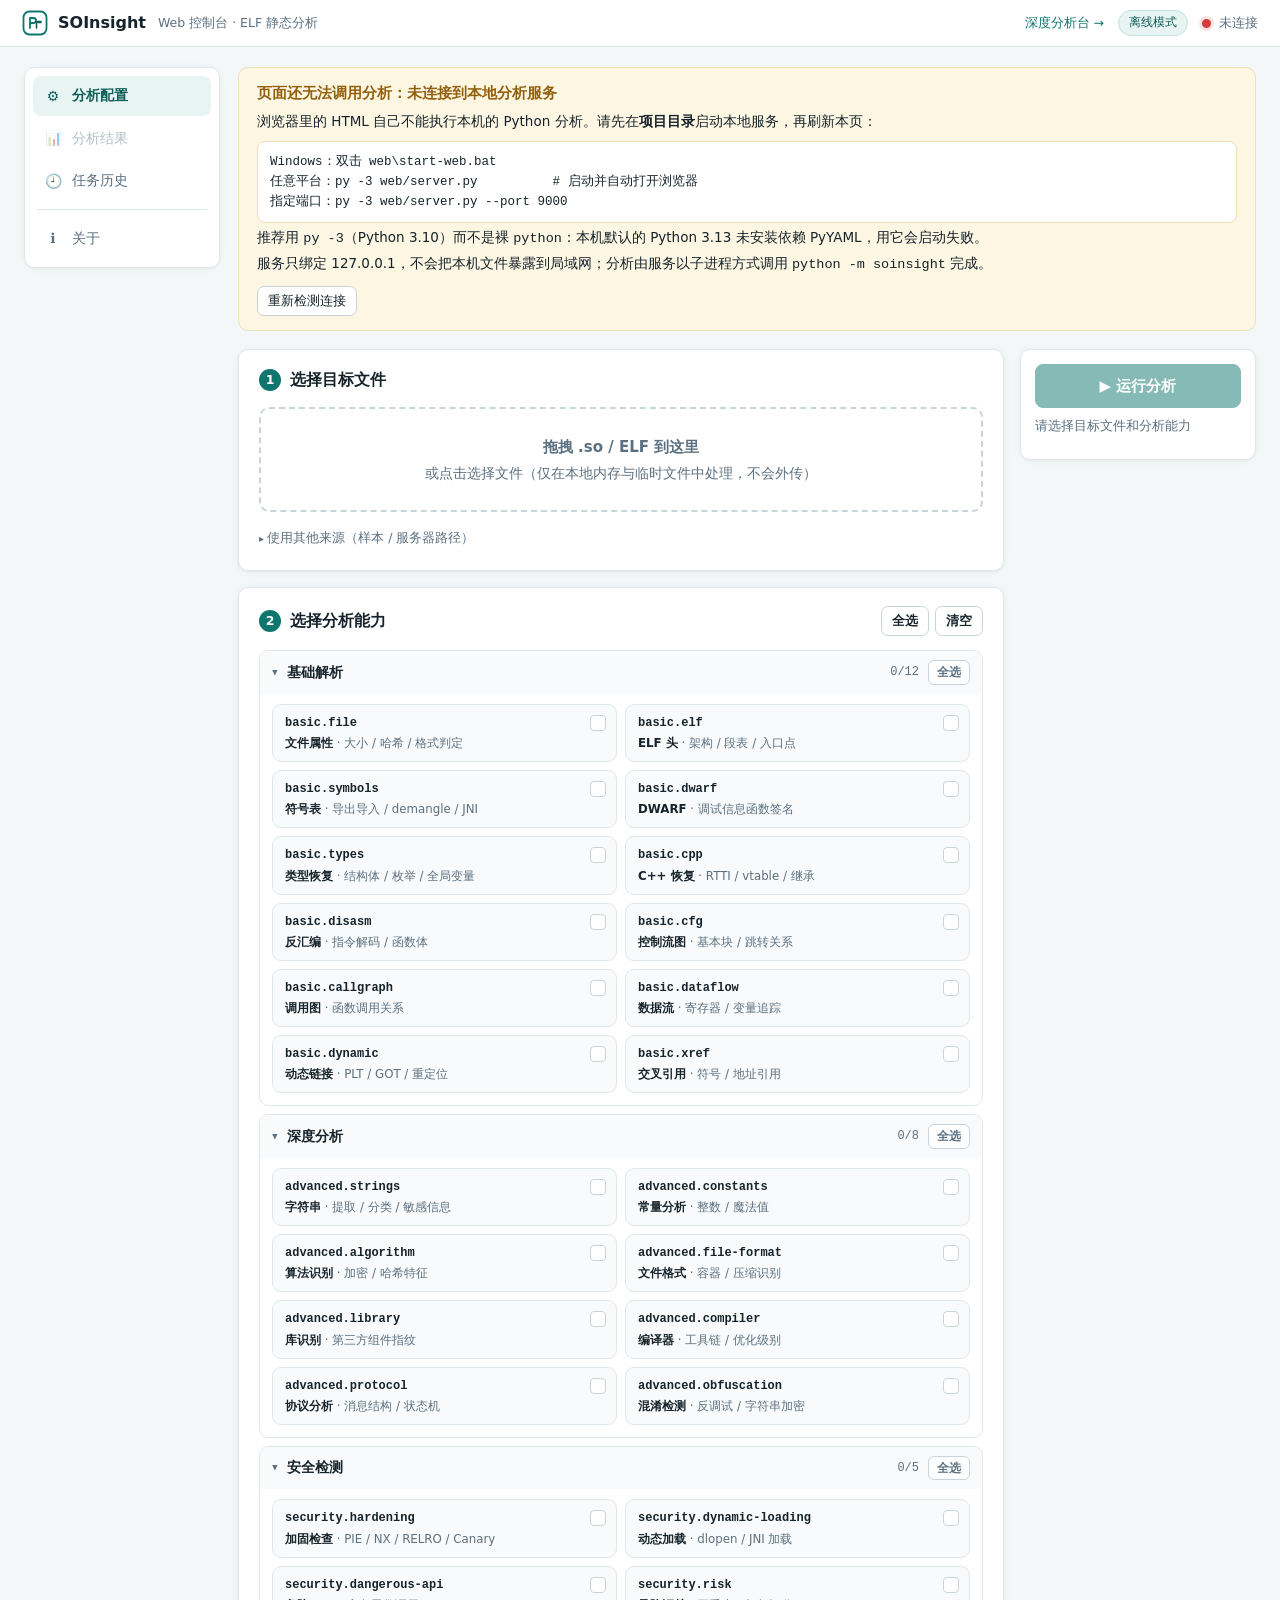
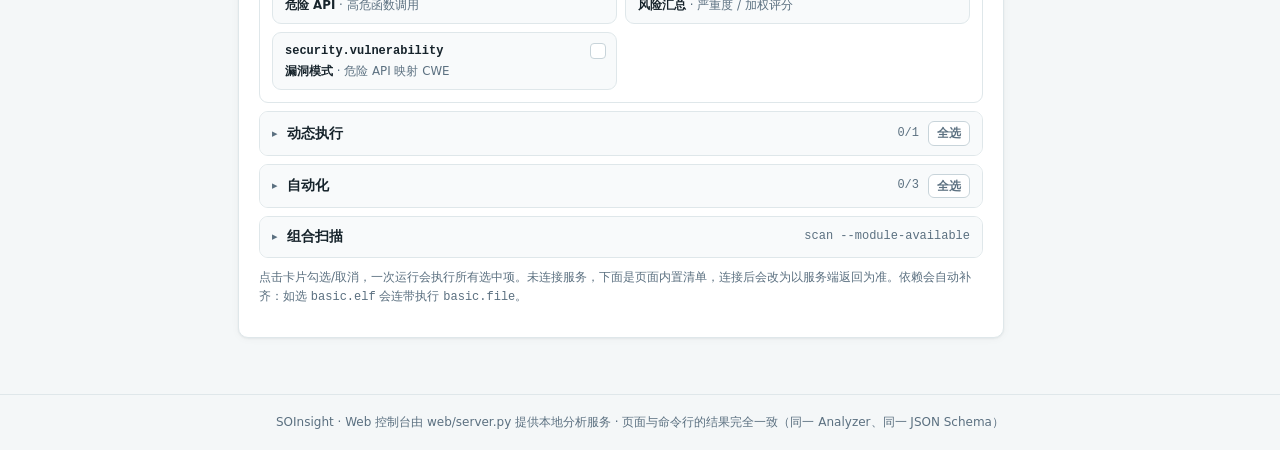
==== commit 19805f91: "feat(web): explain what each analyzer does and returns Every result tab used to open with just the a" ====
--- a/web/index.html
+++ b/web/index.html
@@ -453,6 +453,11 @@
   .panel-head b { font-size: 13.8px; }
   .panel-head .cap-id { font-family: var(--mono); font-size: 12px; color: var(--muted); }
   .panel-head .v { font-size: 12px; color: var(--muted); font-family: var(--mono); }
+  /* 面板顶部的一句话说明：这个分析做什么、能拿到什么 */
+  .panel-desc {
+    margin: -4px 0 14px; font-size: 12.8px; line-height: 1.7;
+    color: var(--muted); max-width: 92ch;
+  }
   .raw-actions { display: flex; gap: 8px; margin-bottom: 10px; }
   .result-meta {
     display: flex; align-items: center; gap: 8px; flex-wrap: wrap;
@@ -1154,37 +1159,67 @@
 };
 
 /* 静态展示元数据：服务端只提供 analyzer id，中文名与说明必须由页面维护。
-   新增 analyzer 时在这里补一条即可；没补也能正常显示（回退成 id）。 */
+   新增 analyzer 时在这里补一条即可；没补也能正常显示（回退成 id）。
+   desc 讲清楚「这个分析做什么、能拿到什么」，结果面板顶部展示。 */
 var CAP_META = {
-  "basic.file":          { name: "文件属性", brief: "大小 / 哈希 / 格式判定" },
-  "basic.elf":           { name: "ELF 头",   brief: "架构 / 段表 / 入口点" },
-  "basic.symbols":       { name: "符号表",   brief: "导出导入 / demangle / JNI" },
-  "basic.dwarf":         { name: "DWARF",    brief: "调试信息函数签名" },
-  "basic.types":         { name: "类型恢复", brief: "结构体 / 枚举 / 全局变量" },
-  "basic.cpp":           { name: "C++ 恢复", brief: "RTTI / vtable / 继承" },
-  "basic.disasm":        { name: "反汇编",   brief: "指令解码 / 函数体" },
-  "basic.cfg":           { name: "控制流图", brief: "基本块 / 跳转关系" },
-  "basic.callgraph":     { name: "调用图",   brief: "函数调用关系" },
-  "basic.dataflow":      { name: "数据流",   brief: "寄存器 / 变量追踪" },
-  "basic.dynamic":       { name: "动态链接", brief: "PLT / GOT / 重定位" },
-  "basic.xref":          { name: "交叉引用", brief: "符号 / 地址引用" },
-  "advanced.strings":    { name: "字符串",   brief: "提取 / 分类 / 敏感信息" },
-  "advanced.constants":  { name: "常量分析", brief: "整数 / 魔法值" },
-  "advanced.algorithm":  { name: "算法识别", brief: "加密 / 哈希特征" },
-  "advanced.file-format":{ name: "文件格式", brief: "容器 / 压缩识别" },
-  "advanced.library":    { name: "库识别",   brief: "第三方组件指纹" },
-  "advanced.compiler":   { name: "编译器",   brief: "工具链 / 优化级别" },
-  "advanced.protocol":   { name: "协议分析", brief: "消息结构 / 状态机" },
-  "advanced.obfuscation":{ name: "混淆检测", brief: "反调试 / 字符串加密" },
-  "dynamic.trace":       { name: "动态追踪", brief: "运行时调用记录" },
-  "security.hardening":  { name: "加固检查", brief: "PIE / NX / RELRO / Canary" },
-  "security.dynamic-loading": { name: "动态加载", brief: "dlopen / JNI 加载" },
-  "security.dangerous-api": { name: "危险 API", brief: "高危函数调用" },
-  "security.risk":       { name: "风险汇总", brief: "严重度 / 加权评分" },
-  "security.vulnerability": { name: "漏洞模式", brief: "危险 API 映射 CWE" },
-  "automation.fuzz-target": { name: "Fuzz 目标", brief: "入口函数识别" },
-  "automation.harness":  { name: "Harness",  brief: "测试桩生成" },
-  "automation.binary-diff": { name: "二进制对比", brief: "两版本符号差异" }
+  "basic.file":          { name: "文件属性", brief: "大小 / 哈希 / 格式判定",
+    desc: "读取目标文件本身的基础属性。产出文件名、字节大小、SHA-256 摘要、Magic 头与格式判定，用于确认样本身份并供后续比对。" },
+  "basic.elf":           { name: "ELF 头",   brief: "架构 / 段表 / 入口点",
+    desc: "解析 ELF 头与段表、节表。产出位数、端序、文件类型、机器架构、入口点、段与节数量，以及 GNU RELRO、NX、栈 Canary、CFI、PAC 等加固位。" },
+  "basic.symbols":       { name: "符号表",   brief: "导出导入 / demangle / JNI",
+    desc: "枚举动态符号表并恢复函数签名。产出导入与导出函数、导出数据、C++ demangle 后的可读名字、JNI 方法名及语言分类，支持搜索与导出 CSV。" },
+  "basic.dwarf":         { name: "DWARF",    brief: "调试信息函数签名",
+    desc: "解析调试信息中的编译单元与函数条目。产出函数签名、参数名与参数类型、返回值、声明文件与行号；stripped 构建会明确报告调试信息缺失。" },
+  "basic.types":         { name: "类型恢复", brief: "结构体 / 枚举 / 全局变量",
+    desc: "从 DWARF 恢复类型系统。产出函数签名清单、全局与局部变量、结构体 / 联合体 / 枚举等复合类型的定义。" },
+  "basic.cpp":           { name: "C++ 恢复", brief: "RTTI / vtable / 继承",
+    desc: "从 RTTI 与 vtable 还原 C++ 类结构。产出类名、虚函数表、继承关系、构造与析构函数、thunk 和 construction vtable，可判断是否 C++ 编写。" },
+  "basic.disasm":        { name: "反汇编",   brief: "指令解码 / 函数体",
+    desc: "反汇编可执行段并定位函数边界。产出代码区域清单、函数列表与逐条指令，是控制流图、数据流和交叉引用的基础。" },
+  "basic.cfg":           { name: "控制流图", brief: "基本块 / 跳转关系",
+    desc: "在反汇编结果上恢复过程内控制流。产出每个函数的基本块、跳转边与循环，用于判断分支复杂度和代码结构。" },
+  "basic.callgraph":     { name: "调用图",   brief: "函数调用关系",
+    desc: "解析直接调用、PLT 导入调用和间接调用点。产出 caller / callee 关系，用于判断哪些函数被谁调用、哪些入口可达。" },
+  "basic.dataflow":      { name: "数据流",   brief: "寄存器 / 变量追踪",
+    desc: "过程内 Use-Def 与可达定义分析。产出每个基本块的定义点、使用点与数据依赖，用于追踪参数在函数内部如何流动。" },
+  "basic.dynamic":       { name: "动态链接", brief: "PLT / GOT / 重定位",
+    desc: "解析动态段与重定位信息。产出依赖库（NEEDED）、SONAME、RPATH / RUNPATH、init/fini 构造函数入口和符号版本要求。" },
+  "basic.xref":          { name: "交叉引用", brief: "符号 / 地址引用",
+    desc: "把指令操作数还原为其指向的字符串字面量。产出「代码地址 → 字符串」的引用关系，用于定位报错文案、协议字段名等线索出处。" },
+  "advanced.strings":    { name: "字符串",   brief: "提取 / 分类 / 敏感信息",
+    desc: "提取、定位并分类可打印字符串。产出分类统计（URL、密钥、路径、配置项等）与完整字符串清单及所在偏移，是找线索最快的入口。" },
+  "advanced.constants":  { name: "常量分析", brief: "整数 / 魔法值",
+    desc: "扫描二进制中已知算法的常量表特征。产出命中的魔法值、所属算法族、出现偏移与所在节，是算法识别的底层证据。" },
+  "advanced.algorithm":  { name: "算法识别", brief: "加密 / 哈希特征",
+    desc: "交叉印证常量、符号名和字符串三路证据后给出判定。产出加密 / 哈希 / 密钥派生 / 压缩 / 编码等算法、证据强度（单一或已多源印证）与命中依据。" },
+  "advanced.file-format":{ name: "文件格式", brief: "容器 / 压缩识别",
+    desc: "按签名识别外层与内嵌文件格式。产出格式清单、类别统计（压缩包、镜像、证书等）以及是否已通过结构校验。" },
+  "advanced.library":    { name: "库识别",   brief: "第三方组件指纹",
+    desc: "用依赖名、符号和字符串指纹匹配第三方库。产出库名、版本线索、证据来源与置信强度，用于判断集成了哪些开源组件。" },
+  "advanced.compiler":   { name: "编译器",   brief: "工具链 / 优化级别",
+    desc: "从注释段、符号和特征识别构建工具链。产出编译器家族与版本、Build ID、Android 版本标识等线索，可反推 NDK 版本。" },
+  "advanced.protocol":   { name: "协议分析", brief: "消息结构 / 状态机",
+    desc: "识别网络协议与私有协议特征。产出协议族、消息结构线索（魔术头、长度字段、状态常量）与证据强度。" },
+  "advanced.obfuscation":{ name: "混淆检测", brief: "反调试 / 字符串加密",
+    desc: "汇总混淆与加壳证据。产出混淆信号列表（控制流扁平化、字符串加密、符号剥离、反调试等）、类别统计与印证强度。" },
+  "dynamic.trace":       { name: "动态追踪", brief: "运行时调用记录",
+    desc: "在显式授权且探测到隔离环境时，产出沙箱执行计划（超时、内存上限、执行方式）。默认拒绝执行目标，因此通常只给计划不给运行数据。" },
+  "security.hardening":  { name: "加固检查", brief: "PIE / NX / RELRO / Canary",
+    desc: "评估 ELF 安全加固位。结论汇总在「概览」Tab 的发现项中，覆盖 PIE、NX、RELRO、栈 Canary、CFI 与 PAC。" },
+  "security.dynamic-loading": { name: "动态加载", brief: "dlopen / JNI 加载",
+    desc: "评估库搜索路径与符号抢占带来的动态加载风险。产出 RPATH/RUNPATH 中的相对路径、可写路径、TEXTREL、符号抢占与 bind-now 情况。" },
+  "security.dangerous-api": { name: "危险 API", brief: "高危函数调用",
+    desc: "检测导入与导出的高危函数。产出命中的危险 API、按严重度的数量分布，以及调用点处的上下文证据。" },
+  "security.risk":       { name: "风险汇总", brief: "严重度 / 加权评分",
+    desc: "对所有 Finding 去重、聚合并加权评分。产出风险总分与等级、按严重度和置信度的分布、类别分布，以及最需要关注的 Top 发现项。" },
+  "security.vulnerability": { name: "漏洞模式", brief: "危险 API 映射 CWE",
+    desc: "由危险链接与加固事实推断漏洞类别。产出 CWE 编号映射、漏洞模式计数、加固类发现项与字符串指标。" },
+  "automation.fuzz-target": { name: "Fuzz 目标", brief: "入口函数识别",
+    desc: "从导出函数中挑选适合做模糊测试的入口。产出候选目标及其评分，以及解析器特征、缓冲区长度配对等启发式依据。" },
+  "automation.harness":  { name: "Harness",  brief: "测试桩生成",
+    desc: "为选定入口生成可编译的 Fuzz 测试桩骨架。产出 harness 源码；需要先运行 Fuzz 目标识别出可用入口。" },
+  "automation.binary-diff": { name: "二进制对比", brief: "两版本符号差异",
+    desc: "对比两个 ELF 的符号集合。产出新增、移除、移动和大小发生变化的函数清单，适合做版本回归与补丁影响面评估。" }
 };
 /* 离线兜底顺序（health 拿不到清单时用） */
 var CAP_META_ORDER = Object.keys(CAP_META);
@@ -1495,6 +1530,7 @@
       id: id,
       name: (meta && meta.name) || id,
       brief: (meta && meta.brief) || "",
+      desc: (meta && meta.desc) || "",
       unknown: !meta
     };
   });
@@ -1542,7 +1578,8 @@
   // 主行：英文能力 id；副行：中文名 + 简短说明。id 是 CLI / JSON 里的正式名称，
   // 放主位便于与服务端输出对照，中文短语只作辅助说明。
   var cardHtml = function (preset) {
-    return '<div class="cap-card" data-cap="' + esc(preset.id) + '" role="button" tabindex="0" aria-pressed="false">' +
+    return '<div class="cap-card" data-cap="' + esc(preset.id) + '" role="button" tabindex="0" aria-pressed="false"' +
+      (preset.desc ? ' title="' + esc(preset.desc) + '"' : "") + ">" +
       '<span class="check" aria-hidden="true">✓</span>' +
       '<div class="t"><span class="cmd">' + esc(preset.id) + "</span></div>" +
       '<div class="d"><b>' + esc(preset.name) + "</b>" +
@@ -2209,6 +2246,7 @@
     : "";
 
   // 耗时与起止时刻都在左侧 tab 上，这里只留分析结果本身
+  var meta = CAP_META[id] || {};
   return '<div class="panel-head">' +
     "<b>" + esc(capabilityName(id)) + "</b>" +
     '<span class="cap-id">' + esc(id) + "</span>" +
@@ -2216,6 +2254,8 @@
       esc((STATUS_LABEL[result.status] || ["未知"])[0]) + "</span>" +
     cache +
     "</div>" +
+    // 一句话说明这个分析做什么、能拿到什么，降低逐个分析器的认知成本
+    (meta.desc ? '<p class="panel-desc">' + esc(meta.desc) + "</p>" : "") +
     bodyHtml +
     textBlock +
     (diags ? '<div style="margin-top:10px">' + diags + "</div>" : "");
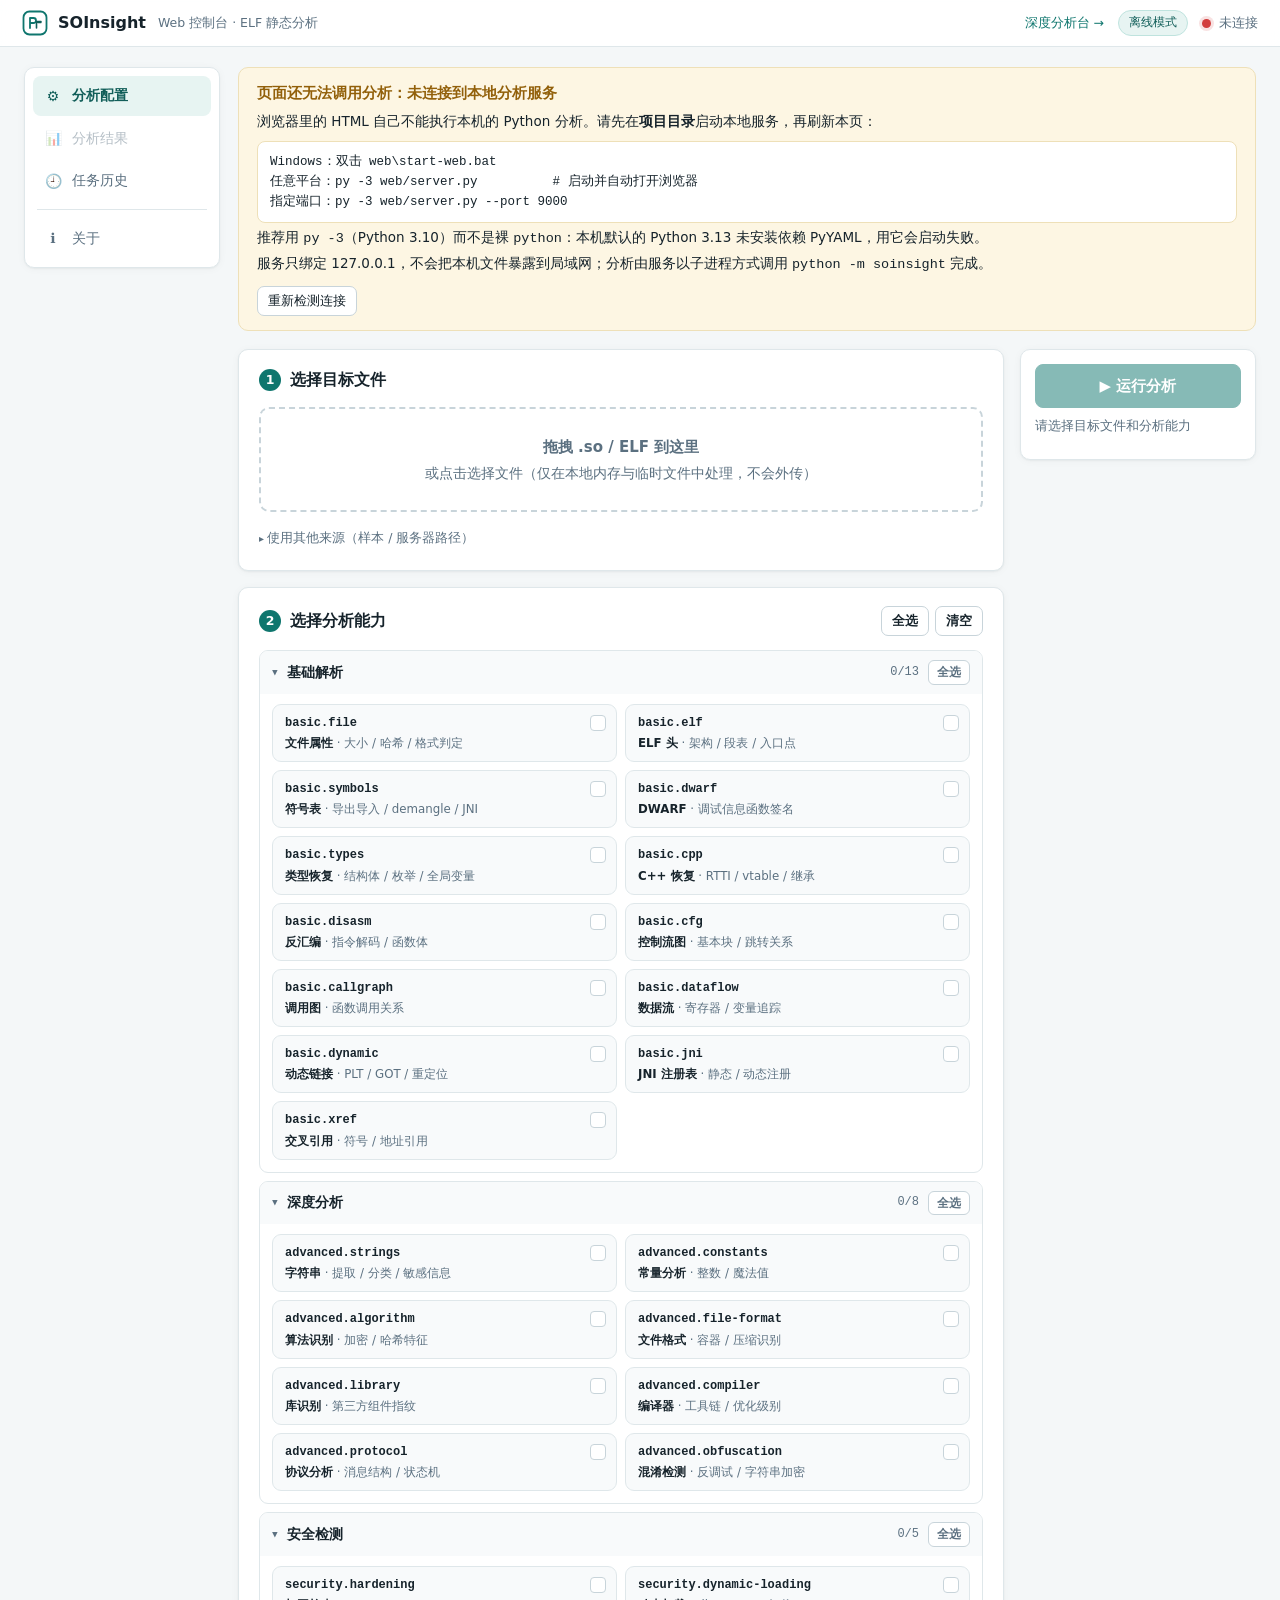
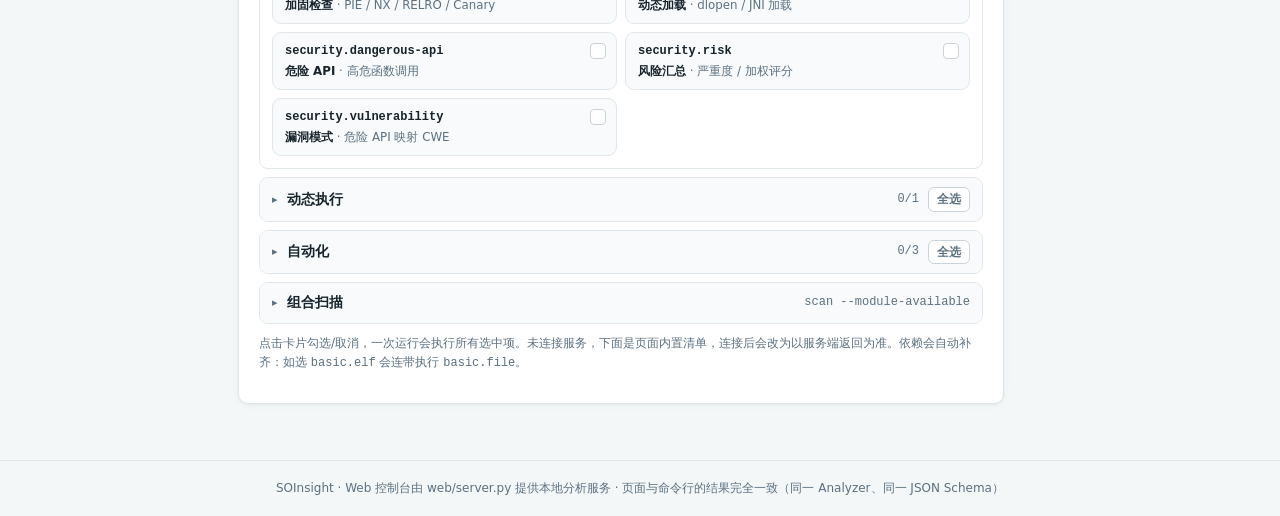
==== commit 4b466e31: "feat(web): add a JNI registration card to the console The console already ran basic.jni -- it is par" ====
--- a/web/index.html
+++ b/web/index.html
@@ -1184,6 +1184,8 @@
     desc: "过程内 Use-Def 与可达定义分析。产出每个基本块的定义点、使用点与数据依赖，用于追踪参数在函数内部如何流动。" },
   "basic.dynamic":       { name: "动态链接", brief: "PLT / GOT / 重定位",
     desc: "解析动态段与重定位信息。产出依赖库（NEEDED）、SONAME、RPATH / RUNPATH、init/fini 构造函数入口和符号版本要求。" },
+  "basic.jni":           { name: "JNI 注册表", brief: "静态 / 动态注册",
+    desc: "还原 JNI 注册表。静态侧是 Java_* 导出（包名 / 类名 / 方法名 / 参数类型），动态侧从 RegisterNatives 消费的 JNINativeMethod 数组还原方法名、Java 方法描述符与 native 函数地址；strip 后函数只剩地址并如实标注，方法名为简名时所属 Java 类需运行时 FindClass 才知道。" },
   "basic.xref":          { name: "交叉引用", brief: "符号 / 地址引用",
     desc: "把指令操作数还原为其指向的字符串字面量。产出「代码地址 → 字符串」的引用关系，用于定位报错文案、协议字段名等线索出处。" },
   "advanced.strings":    { name: "字符串",   brief: "提取 / 分类 / 敏感信息",
@@ -2228,6 +2230,7 @@
   if (id === "basic.file") bodyHtml = renderFileData(data);
   else if (id === "basic.elf") bodyHtml = renderElfData(data);
   else if (id === "basic.symbols") bodyHtml = renderSymbolsData(data);
+  else if (id === "basic.jni") bodyHtml = renderJniData(data);
   else if (id === "basic.dwarf") bodyHtml = renderDwarfData(data);
   else if (id === "advanced.strings") bodyHtml = renderStringsData(data);
   else if (id === "security.dangerous-api") bodyHtml = renderDangerousApiData(data);
@@ -2324,6 +2327,45 @@
     '<div style="margin-top:10px"><button class="small" data-role="sym-more" hidden>显示更多</button></div>';
 
   return countsHtml + toolsHtml;
+}
+
+function renderJniData(d) {
+  var regs = d.dynamic_registrations || [];
+  var countsHtml = '<div class="counts">' +
+    countBox(d.static_count, "静态注册") +
+    countBox(d.dynamic_count, "动态注册") +
+    countBox(d.dynamic_array_count, "注册数组") +
+    (d.on_load_present
+      ? '<div class="count-box"><div class="n">有</div><div class="l">JNI_OnLoad</div></div>'
+      : '<div class="count-box"><div class="n">无</div><div class="l">JNI_OnLoad</div></div>') +
+    "</div>";
+
+  var tableHtml = "";
+  if (regs.length) {
+    var rows = regs.map(function (r) {
+      var target = r.function_named ? r.function_symbol : r.function_address;
+      var nameNote = r.qualified
+        ? "全限定名"
+        : "简名 · 所属类需 FindClass";
+      return "<tr>" +
+        '<td class="wrap mono">' + esc(r.method_name) + "</td>" +
+        '<td class="wrap mono">' + esc(r.signature) + "</td>" +
+        '<td class="wrap mono">' + esc(target) + (r.function_named ? "" : "（无符号名）") + "</td>" +
+        '<td class="wrap small">' + esc(nameNote) + "</td>" +
+        '<td class="wrap small mono">' + esc(r.array_slot) + "</td>" +
+        "</tr>";
+    }).join("");
+    tableHtml = '<div class="table-wrap" style="margin-top:12px"><table class="data">' +
+      "<thead><tr><th>方法名</th><th>Java 签名</th><th>native 函数</th><th>命名</th><th>数组位置</th></tr></thead>" +
+      "<tbody>" + rows + "</tbody></table></div>";
+  } else if (d.on_load_present || d.register_natives_imported) {
+    tableHtml = '<div class="note">检测到 JNI_OnLoad / RegisterNatives，但没有找到形似 JNINativeMethod 的数组。' +
+      "数组被混淆或位于非常规位置时会出现这种情况。</div>";
+  } else {
+    tableHtml = '<div class="note">该镜像不做动态 JNI 注册（没有 JNI_OnLoad，也没有导入 RegisterNatives）。</div>';
+  }
+
+  return countsHtml + tableHtml;
 }
 
 function renderDwarfData(d) {
@@ -2459,6 +2501,12 @@
   finding: "发现项", diagnostic: "诊断", warning: "警告", protection: "保护项",
   dependency: "依赖", imported: "导入", exported: "导出", demangled: "已 demangle",
   jni: "JNI", dwarf: "DWARF", elf: "ELF",
+  static_count: "静态注册数", dynamic_count: "动态注册数",
+  dynamic_array_count: "注册数组数", dynamic_registrations: "动态注册表",
+  on_load_present: "JNI_OnLoad", register_natives_imported: "导入 RegisterNatives",
+  method_name: "方法名", signature: "Java 签名", qualified: "是否全限定名",
+  function_address: "函数地址", function_symbol: "函数符号", function_named: "是否有符号名",
+  array_slot: "数组位置", relocation_offsets: "重定位槽",
   relocation: "重定位", struct: "结构体", enum: "枚举", global: "全局变量",
   field: "字段", member: "成员", vtable: "虚表", caller: "调用方",
   callee: "被调用方", xref: "交叉引用", reference: "引用", string: "字符串",
